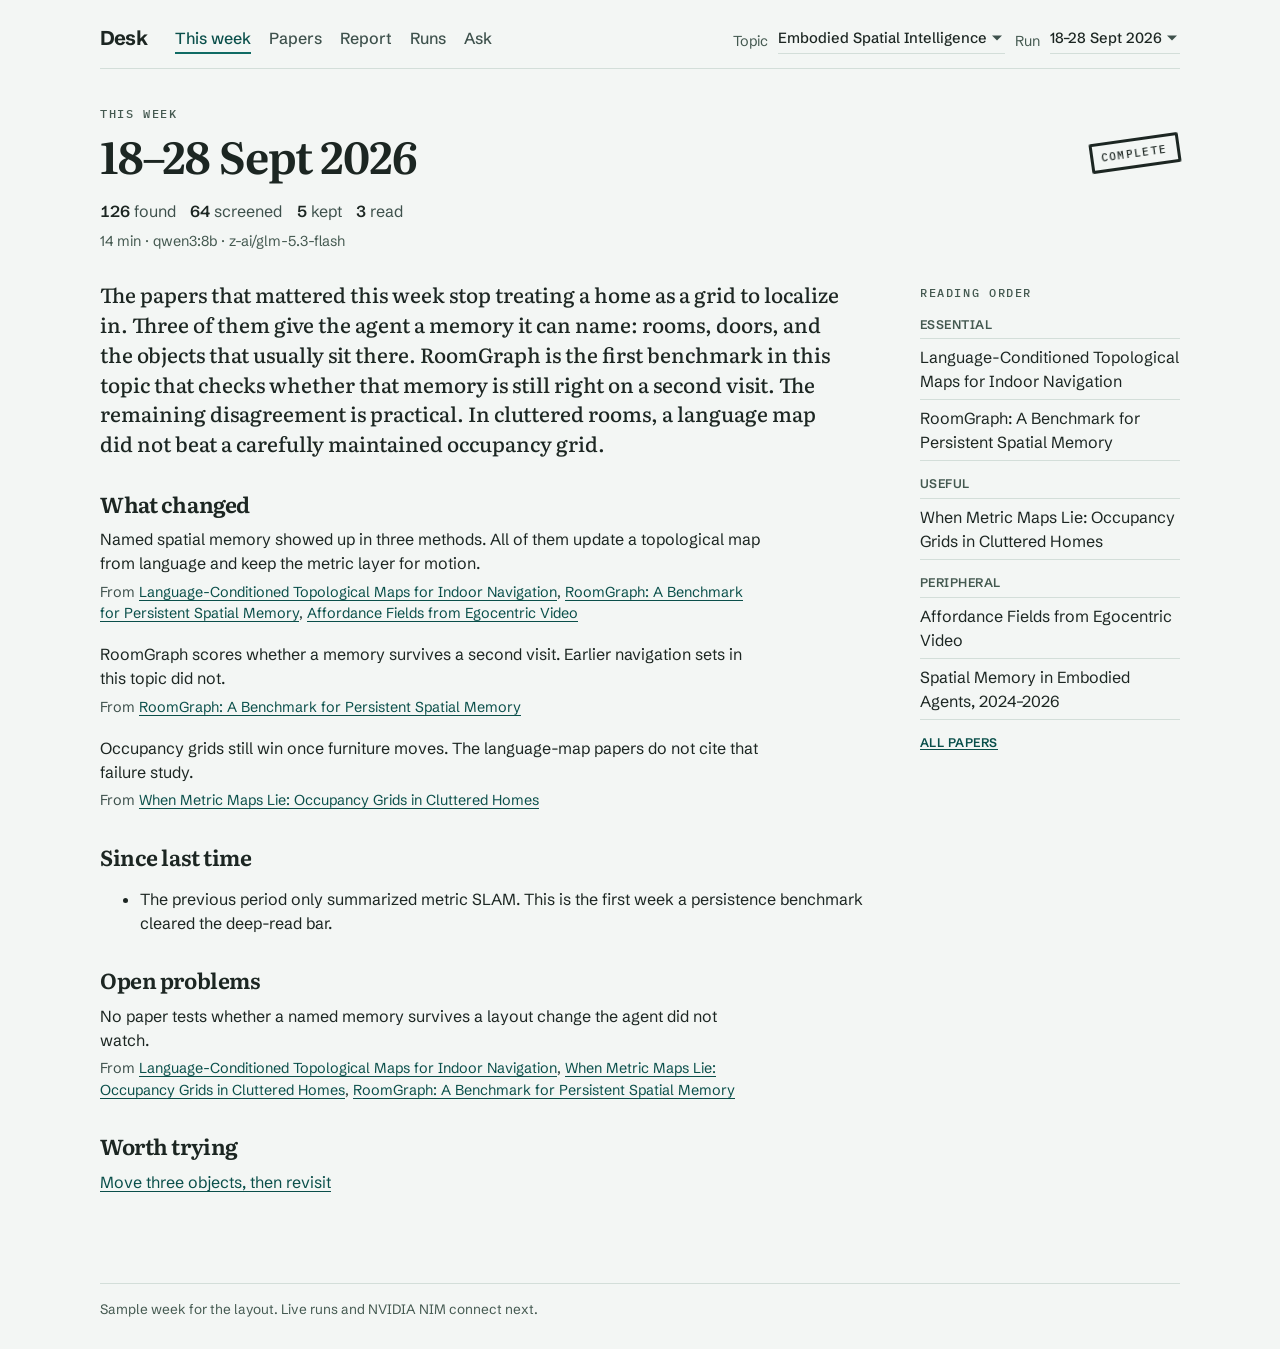
==== web/index.html @ ee6bad57 "feat(desk): add a static reading desk for weekly runs Give the local researcher a page for the week," ====
<!DOCTYPE html>
<html lang="en">
  <head>
    <meta charset="utf-8" />
    <meta name="viewport" content="width=device-width, initial-scale=1" />
    <title>Desk</title>
    <meta
      name="description"
      content="A reading desk for weekly research: runs, selected papers, the report, and questions about a paper."
    />
    <meta name="theme-color" content="#f3f6f4" />
    <link rel="preconnect" href="https://fonts.googleapis.com" />
    <link rel="preconnect" href="https://fonts.gstatic.com" crossorigin />
    <link
      href="https://fonts.googleapis.com/css2?family=IBM+Plex+Mono:wght@400;500&family=Literata:opsz,wght@7..72,480;7..72,650&family=Schibsted+Grotesk:wght@500;600;700&display=swap"
      rel="stylesheet"
    />
    <link rel="stylesheet" href="css/desk.css" />
  </head>
  <body>
    <a class="skip" href="#main">Skip to content</a>
    <div id="app" class="wrap"></div>
    <noscript>
      <p class="noscript">Desk needs JavaScript to switch topics, runs, and papers.</p>
    </noscript>
    <script src="js/data.js"></script>
    <script src="js/desk.js"></script>
  </body>
</html>
---- web/css/desk.css ----
/* Reading desk. Cool paper, ink, one tide accent. The rubber stamp is the only playful mark. */

:root {
  --paper: #f3f6f4;
  --ink: #1c2622;
  --muted: #3e514c;
  --faint: #445950;
  --line: #d3ded9;
  --card: #ffffff;
  --tide: #0f6b64;
  --tide-deep: #0a4f4a;
  --wash: #e4f2ef;
  --carmine: #9d3450;
  --sans: "Schibsted Grotesk", "Avenir Next", "Segoe UI", sans-serif;
  --serif: "Literata", "Iowan Old Style", Palatino, Georgia, serif;
  --mono: "IBM Plex Mono", ui-monospace, monospace;
  color-scheme: light;
}

*,
*::before,
*::after {
  box-sizing: border-box;
}

html {
  scroll-behavior: smooth;
}

body {
  margin: 0;
  background: var(--paper);
  color: var(--ink);
  font-family: var(--sans);
  font-size: 16px;
  line-height: 1.5;
}

::selection {
  background: var(--wash);
  color: var(--ink);
}

a {
  color: var(--tide-deep);
  text-decoration-thickness: 1px;
  text-underline-offset: 0.18em;
}

a:hover {
  color: var(--tide);
}

:focus-visible {
  outline: 2px solid var(--tide);
  outline-offset: 3px;
}

.skip {
  position: absolute;
  left: 16px;
  top: -48px;
  background: var(--ink);
  color: white;
  padding: 8px 12px;
  z-index: 5;
}

.skip:focus {
  top: 12px;
}

.wrap {
  width: min(1080px, calc(100vw - 40px));
  margin: 0 auto;
}

.topbar {
  display: grid;
  grid-template-columns: auto 1fr auto;
  grid-template-areas: "brand nav tools";
  align-items: center;
  gap: 12px 28px;
  padding: 22px 0 14px;
  position: sticky;
  top: 0;
  z-index: 3;
  background: var(--paper);
  border-bottom: 1px solid var(--line);
}

.brand {
  grid-area: brand;
  font-weight: 700;
  letter-spacing: -0.04em;
  font-size: 1.25rem;
  color: var(--ink);
  text-decoration: none;
}

.nav {
  grid-area: nav;
  display: flex;
  flex-wrap: wrap;
  gap: 6px 18px;
  min-width: 0;
}

.nav a {
  color: var(--muted);
  text-decoration: none;
  font-weight: 500;
  padding: 4px 0;
}

.nav a:hover {
  color: var(--ink);
}

.nav a[aria-current="page"] {
  color: var(--tide-deep);
  box-shadow: inset 0 -2px 0 var(--tide);
}

.tools {
  grid-area: tools;
  display: flex;
  flex-wrap: wrap;
  gap: 10px;
  justify-content: flex-end;
}

.switcher {
  appearance: none;
  font: 500 0.92rem var(--sans);
  color: var(--ink);
  background: transparent url("data:image/svg+xml,%3Csvg xmlns='http://www.w3.org/2000/svg' width='12' height='8' viewBox='0 0 12 8'%3E%3Cpath fill='%233e514c' d='M1 1.5 6 6.5 11 1.5'/%3E%3C/svg%3E") no-repeat right 2px center;
  border: none;
  border-bottom: 1px solid var(--line);
  border-radius: 0;
  padding: 6px 18px 6px 0;
  max-width: 16rem;
}

#main {
  padding: 36px 0 72px;
  outline: none;
}

.kicker {
  margin: 0 0 8px;
  font-family: var(--mono);
  font-size: 0.72rem;
  font-weight: 500;
  letter-spacing: 0.14em;
  text-transform: uppercase;
  color: var(--faint);
}

h1,
h2,
h3,
.paper-row-title {
  font-family: var(--serif);
  font-weight: 650;
  letter-spacing: -0.02em;
}

h3 {
  margin: 0 0 0.35rem;
  font-size: 1.15rem;
  line-height: 1.3;
}

h1 {
  margin: 0;
  font-size: clamp(2rem, 4vw, 2.75rem);
  line-height: 1.15;
}

h2 {
  margin: 2rem 0 0.6rem;
  font-size: 1.35rem;
  line-height: 1.25;
}

.week-head,
.page-head {
  display: flex;
  justify-content: space-between;
  align-items: flex-start;
  gap: 20px;
}

.stamp {
  flex: none;
  margin: 8px 0 0 16px;
  transform-origin: center;
  font-family: var(--mono);
  font-size: 0.68rem;
  font-weight: 500;
  letter-spacing: 0.12em;
  text-transform: uppercase;
  line-height: 1;
  padding: 0.5rem 0.7rem 0.42rem 0.55rem;
  border: 2px solid currentColor;
  box-shadow: inset 0 0 0 1px currentColor;
  border-radius: 2px;
  transform: rotate(-8deg);
}

.stamp-complete,
.stamp-running {
  color: var(--tide);
}

.stamp-degraded,
.stamp-failed {
  color: var(--carmine);
}

.stamp-land {
  animation: stamp-in 280ms ease-out both;
}

@keyframes stamp-in {
  from {
    opacity: 0;
    transform: rotate(-16deg) scale(1.06);
  }
  to {
    opacity: 1;
    transform: rotate(-8deg) scale(1);
  }
}

.funnel {
  display: flex;
  flex-wrap: wrap;
  gap: 0.35rem 0.9rem;
  margin: 18px 0 0;
  padding: 0;
  list-style: none;
  color: var(--muted);
  font-variant-numeric: tabular-nums;
}

.funnel strong {
  color: var(--ink);
  font-weight: 600;
}

.quiet {
  margin: 8px 0 0;
  color: var(--faint);
  font-size: 0.9rem;
}

.desk-grid {
  display: grid;
  grid-template-columns: minmax(0, 1fr) 260px;
  gap: 48px;
  align-items: start;
  margin-top: 28px;
}

.desk-grid > * {
  min-width: 0;
}

.lede {
  margin: 0;
  max-width: min(62ch, 100%);
  font-family: var(--serif);
  font-size: 1.28rem;
  font-weight: 480;
  line-height: 1.45;
  font-optical-sizing: auto;
}

.finding,
.idea,
.gap {
  margin: 0 0 1.1rem;
  max-width: min(66ch, 100%);
}

.finding p,
.prose p,
.gap p,
.idea p {
  margin: 0 0 0.4rem;
}

.from,
.support {
  margin: 0;
  color: var(--muted);
  font-size: 0.9rem;
}

.side {
  position: sticky;
  top: 84px;
  padding-top: 4px;
}

.shelf-label {
  margin: 14px 0 4px;
  font-size: 0.78rem;
  font-weight: 600;
  letter-spacing: 0.04em;
  text-transform: uppercase;
  color: var(--faint);
}

.shelf {
  list-style: none;
  margin: 0;
  padding: 0;
}

.shelf a {
  display: block;
  padding: 6px 0;
  text-decoration: none;
  color: var(--ink);
  border-top: 1px solid var(--line);
}

.shelf li:last-child a {
  border-bottom: 1px solid var(--line);
}

.shelf a:hover {
  color: var(--tide-deep);
}

.errors {
  margin-top: 28px;
  max-width: 66ch;
}

.errors summary {
  cursor: pointer;
  color: var(--carmine);
  font-weight: 600;
}

.error-list {
  margin: 10px 0 0;
  padding: 0;
  list-style: none;
}

.error-list li {
  padding: 8px 0;
  border-top: 1px solid var(--line);
  color: var(--muted);
}

.error-list strong {
  color: var(--ink);
  font-weight: 600;
}

.filters {
  display: flex;
  flex-wrap: wrap;
  gap: 8px;
  align-items: center;
  margin: 20px 0 8px;
}

.filters button,
.suggest button,
.button {
  font: 500 0.92rem var(--sans);
  color: var(--muted);
  background: transparent;
  border: 1px solid var(--line);
  border-radius: 999px;
  padding: 6px 12px;
  cursor: pointer;
}

.filters button[aria-pressed="true"] {
  color: var(--tide-deep);
  background: var(--wash);
  border-color: transparent;
}

.filters button:hover,
.suggest button:hover,
.button:hover {
  color: var(--ink);
  border-color: var(--muted);
}

.search {
  margin-left: auto;
  font: 500 0.95rem var(--sans);
  color: var(--ink);
  background: var(--card);
  border: 1px solid var(--line);
  border-radius: 999px;
  padding: 7px 14px;
  min-width: min(240px, 100%);
}

.paper-list {
  margin: 12px 0 0;
  padding: 0;
  list-style: none;
}

.paper-row {
  display: grid;
  grid-template-columns: 2.5rem minmax(0, 1fr);
  gap: 12px;
  padding: 16px 8px;
  border-top: 1px solid var(--line);
  text-decoration: none;
  color: inherit;
}

.paper-list li:last-child .paper-row {
  border-bottom: 1px solid var(--line);
}

.paper-row:hover {
  background: var(--wash);
}

.idx {
  font-family: var(--mono);
  font-size: 0.78rem;
  color: var(--tide);
  padding-top: 6px;
  font-variant-numeric: tabular-nums;
}

.paper-row-title {
  display: block;
  font-size: 1.25rem;
  line-height: 1.25;
  color: var(--ink);
}

.paper-row-meta,
.meta {
  display: block;
  margin-top: 4px;
  color: var(--faint);
  font-size: 0.88rem;
}

.mark {
  color: var(--carmine);
}

.paper-row-dek {
  display: block;
  margin-top: 6px;
  max-width: 68ch;
  color: var(--muted);
}

.back {
  display: inline-block;
  margin-bottom: 14px;
  font-weight: 500;
  text-decoration: none;
}

.card-block {
  margin-top: 22px;
  max-width: 68ch;
}

.card-block p,
.card-block li {
  font-family: var(--serif);
  font-size: 1.05rem;
  line-height: 1.5;
}

.card-block ul {
  margin: 0;
  padding-left: 1.1rem;
}

.claim {
  margin: 0 0 14px;
  padding: 0 0 0 14px;
  border-left: 2px solid var(--tide);
}

.claim p {
  margin: 0;
}

.claim footer {
  margin-top: 4px;
  font-family: var(--mono);
  font-size: 0.75rem;
  color: var(--faint);
}

.links {
  display: flex;
  flex-wrap: wrap;
  gap: 8px 16px;
  margin-top: 18px;
}

.run-list {
  list-style: none;
  margin: 18px 0 0;
  padding: 0;
}

.run-row {
  display: grid;
  grid-template-columns: minmax(0, 1.4fr) auto auto;
  gap: 12px 24px;
  align-items: baseline;
  padding: 16px 0;
  border-top: 1px solid var(--line);
  color: inherit;
  text-decoration: none;
}

.run-list li:last-child .run-row {
  border-bottom: 1px solid var(--line);
}

.run-row:hover .run-period {
  color: var(--tide-deep);
}

.run-period {
  font-family: var(--serif);
  font-size: 1.3rem;
  font-weight: 650;
}

.run-meta {
  color: var(--faint);
  font-variant-numeric: tabular-nums;
}

.run-row .stamp {
  transform: none;
  animation: none;
}

.ask-context {
  margin: 8px 0 0;
  color: var(--muted);
}

.suggest {
  display: flex;
  flex-wrap: wrap;
  gap: 8px;
  margin: 18px 0;
}

.thread {
  max-width: 68ch;
  margin: 0;
  padding: 0;
  list-style: none;
}

.turn {
  padding: 16px 0;
  border-top: 1px solid var(--line);
}

.turn-label {
  margin: 0 0 6px;
  font-size: 0.78rem;
  font-weight: 600;
  letter-spacing: 0.06em;
  text-transform: uppercase;
  color: var(--faint);
}

.turn p {
  margin: 0 0 0.5rem;
  font-family: var(--serif);
  font-size: 1.08rem;
  line-height: 1.5;
}

.you p {
  font-family: var(--sans);
  font-size: 1rem;
}

.cites {
  list-style: none;
  margin: 8px 0 0;
  padding: 0;
  font-family: var(--sans);
  font-size: 0.9rem;
}

.composer {
  display: flex;
  gap: 10px;
  align-items: flex-end;
  max-width: 68ch;
  margin-top: 12px;
  padding-top: 12px;
  position: sticky;
  bottom: 0;
  background: var(--paper);
}

.composer textarea {
  flex: 1;
  min-height: 52px;
  resize: vertical;
  font: 1rem/1.4 var(--sans);
  color: var(--ink);
  background: var(--card);
  border: 1px solid var(--line);
  border-radius: 8px;
  padding: 12px;
}

.primary {
  font: 600 0.95rem var(--sans);
  color: white;
  background: var(--tide);
  border: none;
  border-radius: 8px;
  padding: 12px 16px;
  cursor: pointer;
}

.primary:hover {
  background: var(--tide-deep);
}

.note {
  max-width: 68ch;
  color: var(--muted);
  font-size: 0.9rem;
}

.empty {
  margin-top: 24px;
  max-width: 48ch;
  color: var(--muted);
}

.footer {
  border-top: 1px solid var(--line);
  padding: 16px 0 28px;
  color: var(--faint);
  font-size: 0.85rem;
}

.noscript {
  width: min(1080px, calc(100% - 40px));
  margin: 24px auto;
}

@media (max-width: 860px) {
  .topbar {
    grid-template-columns: 1fr;
    grid-template-areas:
      "brand"
      "tools"
      "nav";
  }

  .tools {
    display: grid;
    grid-template-columns: auto minmax(0, 1fr);
    justify-content: stretch;
    gap: 8px 12px;
  }

  .switcher {
    width: 100%;
    max-width: none;
    min-width: 0;
  }

  .week-head,
  .page-head {
    flex-direction: column;
    align-items: flex-start;
  }

  .stamp {
    order: -1;
    margin: 0 0 10px;
  }

  .desk-grid {
    grid-template-columns: 1fr;
    gap: 28px;
  }

  .side {
    position: static;
  }

  .search {
    margin-left: 0;
    width: 100%;
  }

  .run-row {
    grid-template-columns: 1fr;
  }
}

@media (prefers-reduced-motion: reduce) {
  html {
    scroll-behavior: auto;
  }

  .stamp-land {
    animation: none;
  }
}
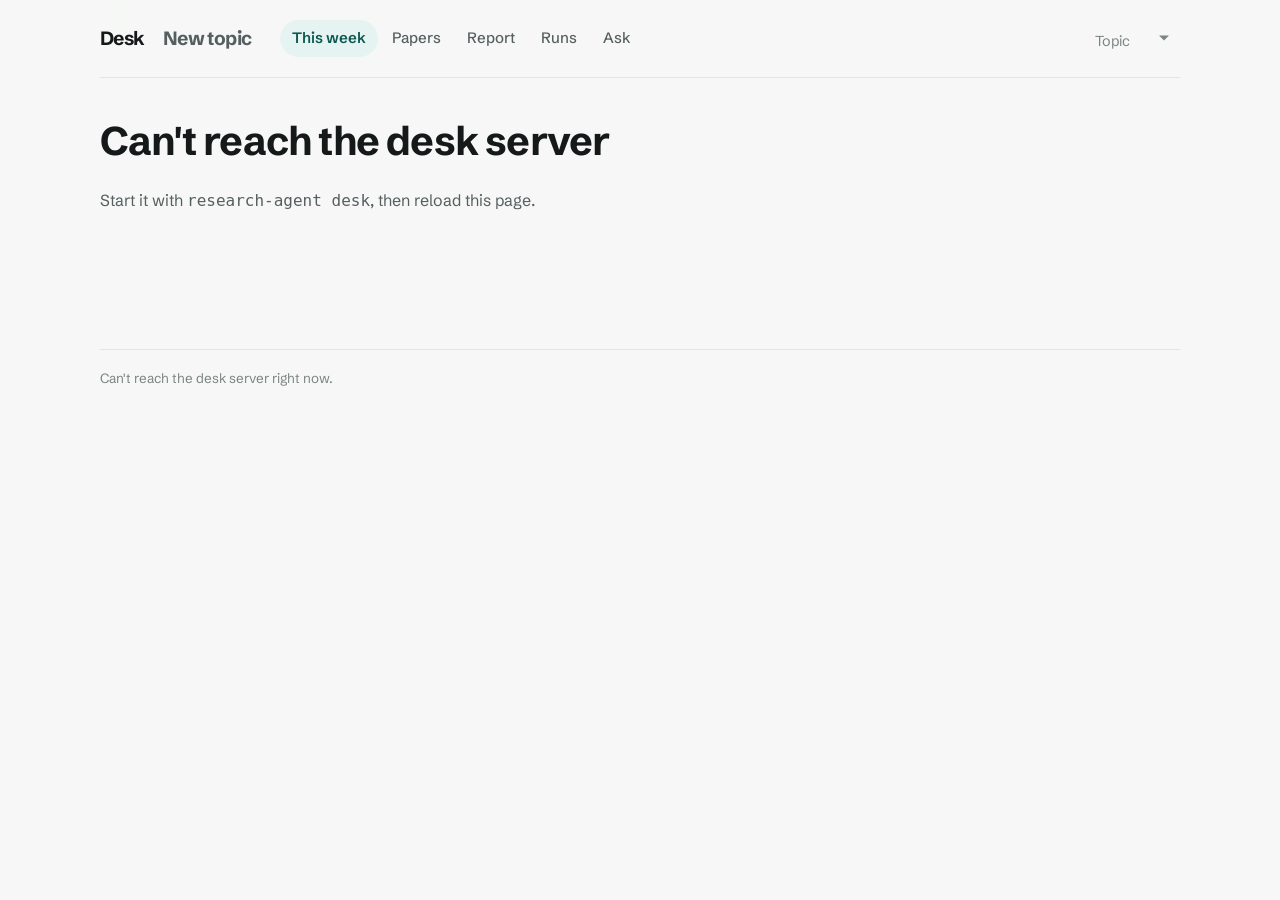
==== commit daf82a85: "feat(desk): remove sample data, add clear-data actions, fix NIM thinking mode - Deletes web/js/data." ====
--- a/web/index.html
+++ b/web/index.html
@@ -23,7 +23,6 @@
     <noscript>
       <p class="noscript">Desk needs JavaScript to switch topics, runs, and papers.</p>
     </noscript>
-    <script src="js/data.js"></script>
     <script src="js/desk.js"></script>
   </body>
 </html>
--- a/web/css/desk.css
+++ b/web/css/desk.css
@@ -1,19 +1,31 @@
-/* Reading desk. Cool paper, ink, one tide accent. The rubber stamp is the only playful mark. */
+/* Reading desk. Clean neutral surface, one accent, soft elevation. */
 
 :root {
-  --paper: #f3f6f4;
-  --ink: #1c2622;
-  --muted: #3e514c;
-  --faint: #445950;
-  --line: #d3ded9;
-  --card: #ffffff;
-  --tide: #0f6b64;
-  --tide-deep: #0a4f4a;
-  --wash: #e4f2ef;
-  --carmine: #9d3450;
+  --bg: #f6f7f6;
+  --surface: #ffffff;
+  --surface-2: #eef0ef;
+  --ink: #15191a;
+  --muted: #565f60;
+  --faint: #7c8484;
+  --line: #e3e6e4;
+  --line-strong: #d1d6d3;
+  --tide: #0e7c72;
+  --tide-deep: #0a5850;
+  --wash: #e6f4f1;
+  --carmine: #ae3155;
+  --carmine-wash: #fbe9ee;
   --sans: "Schibsted Grotesk", "Avenir Next", "Segoe UI", sans-serif;
   --serif: "Literata", "Iowan Old Style", Palatino, Georgia, serif;
   --mono: "IBM Plex Mono", ui-monospace, monospace;
+  --radius-sm: 8px;
+  --radius-md: 12px;
+  --radius-lg: 18px;
+  --shadow-sm: 0 1px 2px rgba(21, 25, 26, 0.05), 0 1px 1px rgba(21, 25, 26, 0.04);
+  --shadow-md: 0 6px 16px rgba(21, 25, 26, 0.08), 0 2px 6px rgba(21, 25, 26, 0.05);
+  --shadow-lg: 0 16px 40px rgba(21, 25, 26, 0.14), 0 4px 12px rgba(21, 25, 26, 0.06);
+  --ease: cubic-bezier(0.2, 0, 0, 1);
+  --fast: 120ms;
+  --speed: 180ms;
   color-scheme: light;
 }
 
@@ -29,11 +41,12 @@
 
 body {
   margin: 0;
-  background: var(--paper);
+  background: var(--bg);
   color: var(--ink);
   font-family: var(--sans);
   font-size: 16px;
   line-height: 1.5;
+  -webkit-font-smoothing: antialiased;
 }
 
 ::selection {
@@ -45,6 +58,7 @@
   color: var(--tide-deep);
   text-decoration-thickness: 1px;
   text-underline-offset: 0.18em;
+  transition: color var(--fast) var(--ease);
 }
 
 a:hover {
@@ -53,7 +67,8 @@
 
 :focus-visible {
   outline: 2px solid var(--tide);
-  outline-offset: 3px;
+  outline-offset: 2px;
+  border-radius: 4px;
 }
 
 .skip {
@@ -63,7 +78,9 @@
   background: var(--ink);
   color: white;
   padding: 8px 12px;
+  border-radius: var(--radius-sm);
   z-index: 5;
+  transition: top var(--speed) var(--ease);
 }
 
 .skip:focus {
@@ -81,28 +98,55 @@
   grid-template-areas: "brand nav tools";
   align-items: center;
   gap: 12px 28px;
-  padding: 22px 0 14px;
+  padding: 20px 0;
   position: sticky;
   top: 0;
   z-index: 3;
-  background: var(--paper);
+  background: color-mix(in srgb, var(--bg) 88%, transparent);
+  backdrop-filter: saturate(180%) blur(10px);
+  -webkit-backdrop-filter: saturate(180%) blur(10px);
   border-bottom: 1px solid var(--line);
 }
 
+.brand-group {
+  grid-area: brand;
+  display: flex;
+  align-items: center;
+  gap: 18px;
+  min-width: 0;
+}
+
 .brand {
-  grid-area: brand;
   font-weight: 700;
-  letter-spacing: -0.04em;
-  font-size: 1.25rem;
+  letter-spacing: -0.03em;
+  font-size: 1.2rem;
   color: var(--ink);
   text-decoration: none;
+}
+
+.brand-action {
+  font-weight: 700;
+  letter-spacing: -0.03em;
+  font-size: 1.2rem;
+  color: var(--muted);
+  text-decoration: none;
+  transition: color var(--fast) var(--ease);
+}
+
+.brand-action:hover {
+  color: var(--ink);
+}
+
+.brand-action[aria-current="page"] {
+  color: var(--tide-deep);
 }
 
 .nav {
   grid-area: nav;
   display: flex;
   flex-wrap: wrap;
-  gap: 6px 18px;
+  align-items: center;
+  gap: 2px;
   min-width: 0;
 }
 
@@ -110,16 +154,23 @@
   color: var(--muted);
   text-decoration: none;
   font-weight: 500;
-  padding: 4px 0;
+  font-size: 0.94rem;
+  padding: 7px 12px;
+  border-radius: 999px;
+  transition:
+    color var(--fast) var(--ease),
+    background-color var(--fast) var(--ease);
 }
 
 .nav a:hover {
   color: var(--ink);
+  background: var(--surface-2);
 }
 
 .nav a[aria-current="page"] {
   color: var(--tide-deep);
-  box-shadow: inset 0 -2px 0 var(--tide);
+  background: var(--wash);
+  font-weight: 600;
 }
 
 .tools {
@@ -128,22 +179,38 @@
   flex-wrap: wrap;
   gap: 10px;
   justify-content: flex-end;
+  align-items: center;
 }
 
 .switcher {
   appearance: none;
-  font: 500 0.92rem var(--sans);
-  color: var(--ink);
-  background: transparent url("data:image/svg+xml,%3Csvg xmlns='http://www.w3.org/2000/svg' width='12' height='8' viewBox='0 0 12 8'%3E%3Cpath fill='%233e514c' d='M1 1.5 6 6.5 11 1.5'/%3E%3C/svg%3E") no-repeat right 2px center;
+  font: 600 0.9rem var(--sans);
+  color: var(--muted);
+  background: transparent
+    url("data:image/svg+xml,%3Csvg xmlns='http://www.w3.org/2000/svg' width='12' height='8' viewBox='0 0 12 8'%3E%3Cpath fill='%237c8484' d='M1 1.5 6 6.5 11 1.5'/%3E%3C/svg%3E")
+    no-repeat right 10px center;
   border: none;
-  border-bottom: 1px solid var(--line);
-  border-radius: 0;
-  padding: 6px 18px 6px 0;
+  border-radius: 999px;
+  padding: 8px 28px 8px 12px;
   max-width: 16rem;
+  cursor: pointer;
+  transition:
+    background-color var(--fast) var(--ease),
+    color var(--fast) var(--ease);
+}
+
+.switcher:hover {
+  color: var(--ink);
+  background-color: var(--surface-2);
+}
+
+.switcher:focus-visible {
+  outline: none;
+  box-shadow: 0 0 0 3px var(--wash);
 }
 
 #main {
-  padding: 36px 0 72px;
+  padding: 40px 0 80px;
   outline: none;
 }
 
@@ -159,29 +226,29 @@
 
 h1,
 h2,
-h3,
-.paper-row-title {
-  font-family: var(--serif);
-  font-weight: 650;
+h3 {
+  font-family: var(--sans);
+  font-weight: 700;
   letter-spacing: -0.02em;
+  color: var(--ink);
 }
 
 h3 {
   margin: 0 0 0.35rem;
-  font-size: 1.15rem;
+  font-size: 1.1rem;
   line-height: 1.3;
 }
 
 h1 {
   margin: 0;
-  font-size: clamp(2rem, 4vw, 2.75rem);
+  font-size: clamp(1.9rem, 3.4vw, 2.5rem);
   line-height: 1.15;
 }
 
 h2 {
-  margin: 2rem 0 0.6rem;
-  font-size: 1.35rem;
-  line-height: 1.25;
+  margin: 2.2rem 0 0.7rem;
+  font-size: 1.25rem;
+  line-height: 1.3;
 }
 
 .week-head,
@@ -194,51 +261,55 @@
 
 .stamp {
   flex: none;
-  margin: 8px 0 0 16px;
-  transform-origin: center;
-  font-family: var(--mono);
-  font-size: 0.68rem;
-  font-weight: 500;
-  letter-spacing: 0.12em;
-  text-transform: uppercase;
+  display: inline-flex;
+  align-items: center;
+  gap: 6px;
+  margin: 4px 0 0;
+  font-family: var(--sans);
+  font-size: 0.78rem;
+  font-weight: 600;
+  letter-spacing: 0.02em;
   line-height: 1;
-  padding: 0.5rem 0.7rem 0.42rem 0.55rem;
-  border: 2px solid currentColor;
-  box-shadow: inset 0 0 0 1px currentColor;
-  border-radius: 2px;
-  transform: rotate(-8deg);
-}
-
-.stamp-complete,
-.stamp-running {
-  color: var(--tide);
+  padding: 7px 12px;
+  border-radius: 999px;
+  background: var(--wash);
+  color: var(--tide-deep);
+}
+
+.stamp::before {
+  content: "";
+  width: 6px;
+  height: 6px;
+  border-radius: 50%;
+  background: currentColor;
 }
 
 .stamp-degraded,
 .stamp-failed {
+  background: var(--carmine-wash);
   color: var(--carmine);
 }
 
 .stamp-land {
-  animation: stamp-in 280ms ease-out both;
+  animation: stamp-in 220ms var(--ease) both;
 }
 
 @keyframes stamp-in {
   from {
     opacity: 0;
-    transform: rotate(-16deg) scale(1.06);
+    transform: translateY(-3px);
   }
   to {
     opacity: 1;
-    transform: rotate(-8deg) scale(1);
+    transform: translateY(0);
   }
 }
 
 .funnel {
   display: flex;
   flex-wrap: wrap;
-  gap: 0.35rem 0.9rem;
-  margin: 18px 0 0;
+  gap: 0.35rem 1.1rem;
+  margin: 20px 0 0;
   padding: 0;
   list-style: none;
   color: var(--muted);
@@ -247,7 +318,7 @@
 
 .funnel strong {
   color: var(--ink);
-  font-weight: 600;
+  font-weight: 700;
 }
 
 .quiet {
@@ -272,17 +343,22 @@
   margin: 0;
   max-width: min(62ch, 100%);
   font-family: var(--serif);
-  font-size: 1.28rem;
+  font-size: 1.24rem;
   font-weight: 480;
-  line-height: 1.45;
+  line-height: 1.5;
+  color: var(--muted);
   font-optical-sizing: auto;
 }
 
 .finding,
 .idea,
 .gap {
-  margin: 0 0 1.1rem;
+  margin: 0 0 14px;
   max-width: min(66ch, 100%);
+  padding: 16px 18px;
+  background: var(--surface);
+  border: 1px solid var(--line);
+  border-radius: var(--radius-md);
 }
 
 .finding p,
@@ -296,20 +372,20 @@
 .support {
   margin: 0;
   color: var(--muted);
-  font-size: 0.9rem;
+  font-size: 0.88rem;
 }
 
 .side {
   position: sticky;
-  top: 84px;
+  top: 96px;
   padding-top: 4px;
 }
 
 .shelf-label {
-  margin: 14px 0 4px;
-  font-size: 0.78rem;
-  font-weight: 600;
-  letter-spacing: 0.04em;
+  margin: 16px 0 6px;
+  font-size: 0.76rem;
+  font-weight: 700;
+  letter-spacing: 0.05em;
   text-transform: uppercase;
   color: var(--faint);
 }
@@ -322,18 +398,17 @@
 
 .shelf a {
   display: block;
-  padding: 6px 0;
+  padding: 8px 10px;
+  margin: 0 -10px;
+  border-radius: var(--radius-sm);
   text-decoration: none;
   color: var(--ink);
-  border-top: 1px solid var(--line);
-}
-
-.shelf li:last-child a {
-  border-bottom: 1px solid var(--line);
+  transition: background-color var(--fast) var(--ease);
 }
 
 .shelf a:hover {
   color: var(--tide-deep);
+  background: var(--surface-2);
 }
 
 .errors {
@@ -354,7 +429,7 @@
 }
 
 .error-list li {
-  padding: 8px 0;
+  padding: 10px 0;
   border-top: 1px solid var(--line);
   color: var(--muted);
 }
@@ -365,71 +440,117 @@
 }
 
 .filters {
-  display: flex;
+  display: inline-flex;
   flex-wrap: wrap;
-  gap: 8px;
+  gap: 2px;
   align-items: center;
   margin: 20px 0 8px;
-}
-
-.filters button,
+  padding: 4px;
+  background: var(--surface-2);
+  border-radius: 999px;
+}
+
+.filters button {
+  font: 500 0.88rem var(--sans);
+  color: var(--muted);
+  background: transparent;
+  border: none;
+  border-radius: 999px;
+  padding: 6px 14px;
+  cursor: pointer;
+  transition:
+    color var(--fast) var(--ease),
+    background-color var(--fast) var(--ease),
+    box-shadow var(--fast) var(--ease);
+}
+
+.filters button[aria-pressed="true"] {
+  color: var(--ink);
+  background: var(--surface);
+  box-shadow: var(--shadow-sm);
+  font-weight: 600;
+}
+
+.filters button:not([aria-pressed="true"]):hover {
+  color: var(--ink);
+}
+
 .suggest button,
 .button {
-  font: 500 0.92rem var(--sans);
-  color: var(--muted);
-  background: transparent;
+  font: 500 0.9rem var(--sans);
+  color: var(--muted);
+  background: var(--surface);
   border: 1px solid var(--line);
-  border-radius: 999px;
-  padding: 6px 12px;
+  border-radius: var(--radius-sm);
+  padding: 8px 14px;
   cursor: pointer;
-}
-
-.filters button[aria-pressed="true"] {
-  color: var(--tide-deep);
-  background: var(--wash);
-  border-color: transparent;
-}
-
-.filters button:hover,
+  transition:
+    color var(--fast) var(--ease),
+    border-color var(--fast) var(--ease),
+    box-shadow var(--fast) var(--ease),
+    transform var(--fast) var(--ease);
+}
+
 .suggest button:hover,
 .button:hover {
   color: var(--ink);
-  border-color: var(--muted);
+  border-color: var(--line-strong);
+  box-shadow: var(--shadow-sm);
+}
+
+.button:active {
+  transform: scale(0.98);
 }
 
 .search {
   margin-left: auto;
-  font: 500 0.95rem var(--sans);
-  color: var(--ink);
-  background: var(--card);
+  font: 500 0.94rem var(--sans);
+  color: var(--ink);
+  background: var(--surface);
   border: 1px solid var(--line);
-  border-radius: 999px;
-  padding: 7px 14px;
+  border-radius: var(--radius-sm);
+  padding: 8px 14px;
   min-width: min(240px, 100%);
+  transition:
+    border-color var(--fast) var(--ease),
+    box-shadow var(--fast) var(--ease);
+}
+
+.search:focus-visible {
+  outline: none;
+  border-color: var(--tide);
+  box-shadow: 0 0 0 3px var(--wash);
 }
 
 .paper-list {
-  margin: 12px 0 0;
+  margin: 16px 0 0;
   padding: 0;
   list-style: none;
+  display: flex;
+  flex-direction: column;
+  gap: 8px;
 }
 
 .paper-row {
   display: grid;
   grid-template-columns: 2.5rem minmax(0, 1fr);
   gap: 12px;
-  padding: 16px 8px;
-  border-top: 1px solid var(--line);
+  padding: 16px;
+  background: var(--surface);
+  border: 1px solid var(--line);
+  border-radius: var(--radius-md);
   text-decoration: none;
   color: inherit;
-}
-
-.paper-list li:last-child .paper-row {
-  border-bottom: 1px solid var(--line);
+  transition:
+    border-color var(--fast) var(--ease),
+    box-shadow var(--speed) var(--ease),
+    transform var(--speed) var(--ease);
 }
 
 .paper-row:hover {
-  background: var(--wash);
+  border-color: var(--line-strong);
+  box-shadow: var(--shadow-md);
+  transform: translateY(-1px);
 }
 
 .idx {
@@ -442,8 +563,11 @@
 
 .paper-row-title {
   display: block;
-  font-size: 1.25rem;
-  line-height: 1.25;
+  font-family: var(--sans);
+  font-weight: 650;
+  letter-spacing: -0.01em;
+  font-size: 1.15rem;
+  line-height: 1.3;
   color: var(--ink);
 }
 
@@ -452,7 +576,7 @@
   display: block;
   margin-top: 4px;
   color: var(--faint);
-  font-size: 0.88rem;
+  font-size: 0.86rem;
 }
 
 .mark {
@@ -482,7 +606,7 @@
 .card-block li {
   font-family: var(--serif);
   font-size: 1.05rem;
-  line-height: 1.5;
+  line-height: 1.55;
 }
 
 .card-block ul {
@@ -492,7 +616,7 @@
 
 .claim {
   margin: 0 0 14px;
-  padding: 0 0 0 14px;
+  padding: 2px 0 2px 14px;
   border-left: 2px solid var(--tide);
 }
 
@@ -518,21 +642,70 @@
   list-style: none;
   margin: 18px 0 0;
   padding: 0;
+  display: flex;
+  flex-direction: column;
+  gap: 8px;
+}
+
+.run-item {
+  display: flex;
+  align-items: stretch;
+  gap: 8px;
+}
+
+.run-item .run-row {
+  flex: 1;
+  min-width: 0;
+}
+
+.run-clear {
+  flex: none;
+  align-self: center;
+  font: 500 0.82rem var(--sans);
+  color: var(--faint);
+  background: transparent;
+  border: 1px solid var(--line);
+  border-radius: var(--radius-sm);
+  padding: 8px 14px;
+  cursor: pointer;
+  transition:
+    color var(--fast) var(--ease),
+    border-color var(--fast) var(--ease);
+}
+
+.run-clear:hover {
+  color: var(--carmine);
+  border-color: var(--carmine);
+}
+
+.week-actions {
+  flex: none;
+  display: flex;
+  align-items: center;
+  gap: 10px;
 }
 
 .run-row {
   display: grid;
   grid-template-columns: minmax(0, 1.4fr) auto auto;
   gap: 12px 24px;
-  align-items: baseline;
-  padding: 16px 0;
-  border-top: 1px solid var(--line);
+  align-items: center;
+  padding: 16px;
+  background: var(--surface);
+  border: 1px solid var(--line);
+  border-radius: var(--radius-md);
   color: inherit;
   text-decoration: none;
-}
-
-.run-list li:last-child .run-row {
-  border-bottom: 1px solid var(--line);
+  transition:
+    border-color var(--fast) var(--ease),
+    box-shadow var(--speed) var(--ease),
+    transform var(--speed) var(--ease);
+}
+
+.run-row:hover {
+  border-color: var(--line-strong);
+  box-shadow: var(--shadow-md);
+  transform: translateY(-1px);
 }
 
 .run-row:hover .run-period {
@@ -540,19 +713,17 @@
 }
 
 .run-period {
-  font-family: var(--serif);
-  font-size: 1.3rem;
-  font-weight: 650;
+  font-family: var(--sans);
+  font-size: 1.15rem;
+  font-weight: 700;
+  letter-spacing: -0.01em;
+  color: var(--ink);
+  transition: color var(--fast) var(--ease);
 }
 
 .run-meta {
   color: var(--faint);
   font-variant-numeric: tabular-nums;
-}
-
-.run-row .stamp {
-  transform: none;
-  animation: none;
 }
 
 .ask-context {
@@ -575,14 +746,17 @@
 }
 
 .turn {
-  padding: 16px 0;
-  border-top: 1px solid var(--line);
+  padding: 18px 20px;
+  margin-bottom: 10px;
+  background: var(--surface);
+  border: 1px solid var(--line);
+  border-radius: var(--radius-md);
 }
 
 .turn-label {
   margin: 0 0 6px;
-  font-size: 0.78rem;
-  font-weight: 600;
+  font-size: 0.76rem;
+  font-weight: 700;
   letter-spacing: 0.06em;
   text-transform: uppercase;
   color: var(--faint);
@@ -591,13 +765,18 @@
 .turn p {
   margin: 0 0 0.5rem;
   font-family: var(--serif);
-  font-size: 1.08rem;
-  line-height: 1.5;
+  font-size: 1.06rem;
+  line-height: 1.55;
 }
 
 .you p {
   font-family: var(--sans);
   font-size: 1rem;
+}
+
+.you {
+  background: var(--surface-2);
+  border-color: transparent;
 }
 
 .cites {
@@ -613,37 +792,60 @@
   gap: 10px;
   align-items: flex-end;
   max-width: 68ch;
-  margin-top: 12px;
-  padding-top: 12px;
+  margin-top: 16px;
+  padding: 12px;
   position: sticky;
-  bottom: 0;
-  background: var(--paper);
+  bottom: 16px;
+  background: var(--surface);
+  border: 1px solid var(--line);
+  border-radius: var(--radius-lg);
+  box-shadow: var(--shadow-lg);
 }
 
 .composer textarea {
   flex: 1;
-  min-height: 52px;
+  min-height: 48px;
   resize: vertical;
   font: 1rem/1.4 var(--sans);
   color: var(--ink);
-  background: var(--card);
-  border: 1px solid var(--line);
-  border-radius: 8px;
-  padding: 12px;
+  background: transparent;
+  border: none;
+  padding: 8px;
+}
+
+.composer textarea:focus-visible {
+  outline: none;
 }
 
 .primary {
-  font: 600 0.95rem var(--sans);
+  font: 600 0.92rem var(--sans);
   color: white;
   background: var(--tide);
   border: none;
-  border-radius: 8px;
-  padding: 12px 16px;
+  border-radius: var(--radius-sm);
+  padding: 11px 18px;
   cursor: pointer;
+  box-shadow: var(--shadow-sm);
+  transition:
+    background-color var(--fast) var(--ease),
+    box-shadow var(--fast) var(--ease),
+    transform var(--fast) var(--ease);
 }
 
 .primary:hover {
   background: var(--tide-deep);
+  box-shadow: var(--shadow-md);
+}
+
+.primary:active {
+  transform: scale(0.98);
+}
+
+.primary:disabled {
+  opacity: 0.6;
+  cursor: not-allowed;
+  box-shadow: none;
+  transform: none;
 }
 
 .note {
@@ -660,9 +862,112 @@
 
 .footer {
   border-top: 1px solid var(--line);
-  padding: 16px 0 28px;
+  margin-top: 40px;
+  padding: 18px 0 32px;
   color: var(--faint);
-  font-size: 0.85rem;
+  font-size: 0.84rem;
+}
+
+.panel {
+  margin-top: 28px;
+  max-width: 520px;
+  padding: 28px;
+  background: var(--surface);
+  border: 1px solid var(--line);
+  border-radius: var(--radius-lg);
+  box-shadow: var(--shadow-sm);
+}
+
+.topic-form {
+  display: flex;
+  flex-direction: column;
+  gap: 20px;
+}
+
+.field {
+  display: flex;
+  flex-direction: column;
+  gap: 6px;
+}
+
+.field label {
+  font: 600 0.85rem var(--sans);
+  color: var(--muted);
+}
+
+.field input[type="text"],
+.field textarea {
+  font: 1rem/1.4 var(--sans);
+  color: var(--ink);
+  background: var(--surface);
+  border: 1px solid var(--line);
+  border-radius: var(--radius-sm);
+  padding: 10px 12px;
+  transition:
+    border-color var(--fast) var(--ease),
+    box-shadow var(--fast) var(--ease);
+}
+
+.field input[type="text"]:focus-visible,
+.field textarea:focus-visible {
+  outline: none;
+  border-color: var(--tide);
+  box-shadow: 0 0 0 3px var(--wash);
+}
+
+.field textarea {
+  resize: vertical;
+  min-height: 76px;
+}
+
+.form-actions {
+  display: flex;
+  gap: 10px;
+  margin-top: 4px;
+}
+
+.keyword-review {
+  margin-top: 28px;
+  max-width: 520px;
+}
+
+.keyword-chips {
+  display: flex;
+  flex-wrap: wrap;
+  gap: 8px;
+  margin: 14px 0 24px;
+  padding: 0;
+  list-style: none;
+}
+
+.keyword-chip {
+  font: 500 0.86rem var(--sans);
+  color: var(--tide-deep);
+  background: var(--wash);
+  border-radius: 999px;
+  padding: 6px 14px;
+}
+
+.keyword-chip[data-empty="true"] {
+  color: var(--faint);
+  background: transparent;
+  border: 1px dashed var(--line-strong);
+}
+
+.status-line {
+  margin-top: 18px;
+  max-width: 520px;
+  font-size: 0.9rem;
+  color: var(--muted);
+  min-height: 1.2em;
+}
+
+.status-line[data-tone="error"] {
+  color: var(--carmine);
+}
+
+.status-line[data-tone="success"] {
+  color: var(--tide-deep);
 }
 
 .noscript {
@@ -720,6 +1025,10 @@
   .run-row {
     grid-template-columns: 1fr;
   }
+
+  .panel {
+    padding: 20px;
+  }
 }
 
 @media (prefers-reduced-motion: reduce) {
@@ -727,7 +1036,12 @@
     scroll-behavior: auto;
   }
 
-  .stamp-land {
-    animation: none;
-  }
-}
+  *,
+  *::before,
+  *::after {
+    animation-duration: 0.01ms !important;
+    animation-iteration-count: 1 !important;
+    transition-duration: 0.01ms !important;
+    scroll-behavior: auto !important;
+  }
+}
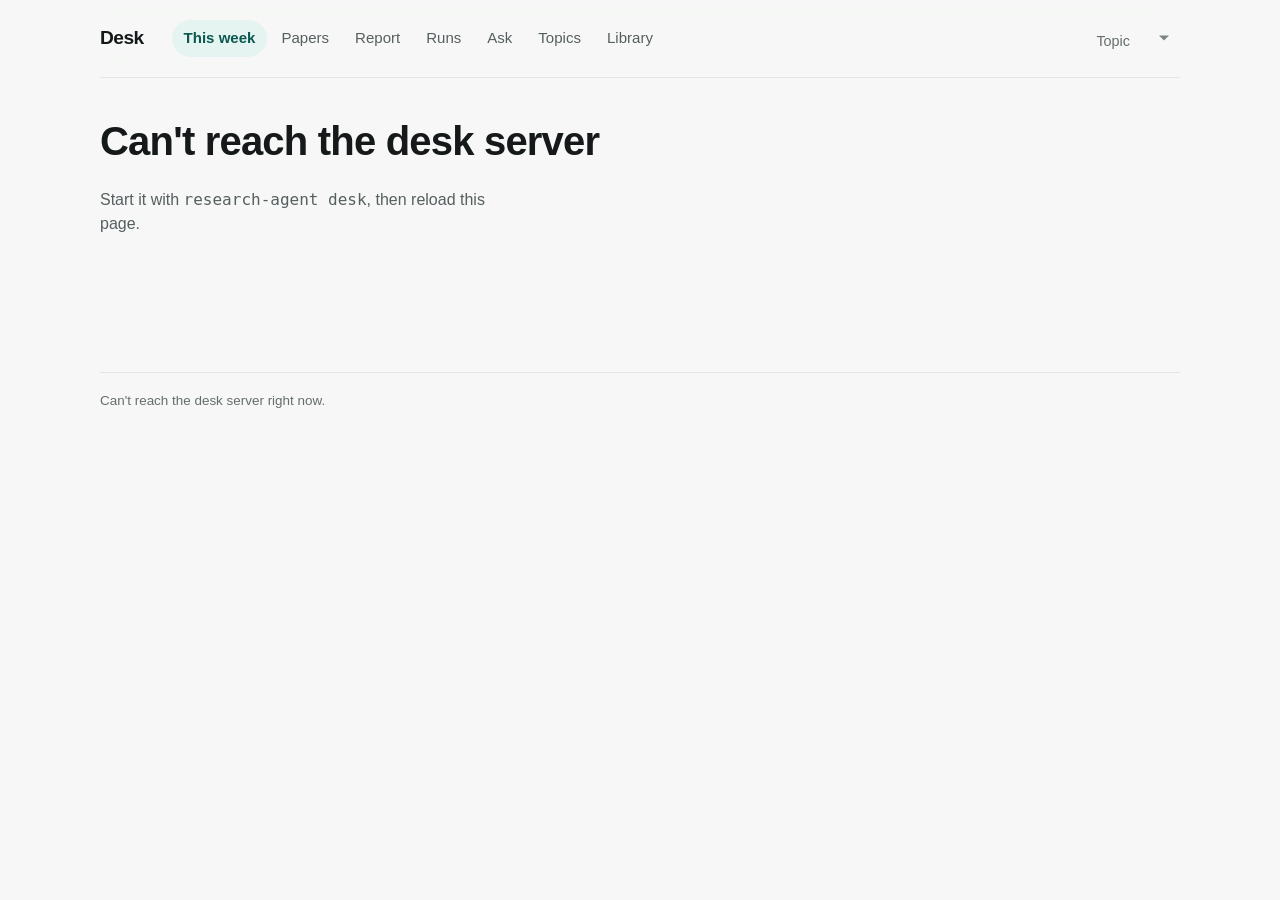
==== commit 6a604e90: "feat(desk): self-host fonts, add a favicon, fix period labels and contrast The page makes no third-p" ====
--- a/web/index.html
+++ b/web/index.html
@@ -9,12 +9,8 @@
       content="A reading desk for weekly research: runs, selected papers, the report, and questions about a paper."
     />
     <meta name="theme-color" content="#f3f6f4" />
-    <link rel="preconnect" href="https://fonts.googleapis.com" />
-    <link rel="preconnect" href="https://fonts.gstatic.com" crossorigin />
-    <link
-      href="https://fonts.googleapis.com/css2?family=IBM+Plex+Mono:wght@400;500&family=Literata:opsz,wght@7..72,480;7..72,650&family=Schibsted+Grotesk:wght@500;600;700&display=swap"
-      rel="stylesheet"
-    />
+    <link rel="icon" href="favicon.svg" type="image/svg+xml" />
+    <link rel="stylesheet" href="fonts/fonts.css" />
     <link rel="stylesheet" href="css/desk.css" />
   </head>
   <body>
--- a/web/fonts/fonts.css
+++ b/web/fonts/fonts.css
@@ -0,0 +1,141 @@
+/* Self-hosted Google Fonts (latin and latin-ext subsets), SIL Open Font License 1.1: see OFL-*.txt. */
+
+/* IBM Plex Mono 400, latin-ext */
+@font-face {
+  font-family: "IBM Plex Mono";
+  font-style: normal;
+  font-weight: 400;
+  font-display: swap;
+  src: url("ibm-plex-mono-400-latin-ext.woff2") format("woff2");
+  unicode-range: U+0100-02BA, U+02BD-02C5, U+02C7-02CC, U+02CE-02D7, U+02DD-02FF, U+0304, U+0308, U+0329, U+1D00-1DBF, U+1E00-1E9F, U+1EF2-1EFF, U+2020, U+20A0-20AB, U+20AD-20C4, U+2113, U+2C60-2C7F, U+A720-A7FF;
+}
+
+/* IBM Plex Mono 400, latin */
+@font-face {
+  font-family: "IBM Plex Mono";
+  font-style: normal;
+  font-weight: 400;
+  font-display: swap;
+  src: url("ibm-plex-mono-400-latin.woff2") format("woff2");
+  unicode-range: U+0000-00FF, U+0131, U+0152-0153, U+02BB-02BC, U+02C6, U+02DA, U+02DC, U+0304, U+0308, U+0329, U+2000-206F, U+20AC, U+2122, U+2191, U+2193, U+2212, U+2215, U+FEFF, U+FFFD;
+}
+
+/* IBM Plex Mono 500, latin-ext */
+@font-face {
+  font-family: "IBM Plex Mono";
+  font-style: normal;
+  font-weight: 500;
+  font-display: swap;
+  src: url("ibm-plex-mono-500-latin-ext.woff2") format("woff2");
+  unicode-range: U+0100-02BA, U+02BD-02C5, U+02C7-02CC, U+02CE-02D7, U+02DD-02FF, U+0304, U+0308, U+0329, U+1D00-1DBF, U+1E00-1E9F, U+1EF2-1EFF, U+2020, U+20A0-20AB, U+20AD-20C4, U+2113, U+2C60-2C7F, U+A720-A7FF;
+}
+
+/* IBM Plex Mono 500, latin */
+@font-face {
+  font-family: "IBM Plex Mono";
+  font-style: normal;
+  font-weight: 500;
+  font-display: swap;
+  src: url("ibm-plex-mono-500-latin.woff2") format("woff2");
+  unicode-range: U+0000-00FF, U+0131, U+0152-0153, U+02BB-02BC, U+02C6, U+02DA, U+02DC, U+0304, U+0308, U+0329, U+2000-206F, U+20AC, U+2122, U+2191, U+2193, U+2212, U+2215, U+FEFF, U+FFFD;
+}
+
+/* Literata 480, latin-ext */
+@font-face {
+  font-family: "Literata";
+  font-style: normal;
+  font-weight: 480;
+  font-display: swap;
+  src: url("literata-var-latin-ext.woff2") format("woff2");
+  unicode-range: U+0100-02BA, U+02BD-02C5, U+02C7-02CC, U+02CE-02D7, U+02DD-02FF, U+0304, U+0308, U+0329, U+1D00-1DBF, U+1E00-1E9F, U+1EF2-1EFF, U+2020, U+20A0-20AB, U+20AD-20C4, U+2113, U+2C60-2C7F, U+A720-A7FF;
+}
+
+/* Literata 480, latin */
+@font-face {
+  font-family: "Literata";
+  font-style: normal;
+  font-weight: 480;
+  font-display: swap;
+  src: url("literata-var-latin.woff2") format("woff2");
+  unicode-range: U+0000-00FF, U+0131, U+0152-0153, U+02BB-02BC, U+02C6, U+02DA, U+02DC, U+0304, U+0308, U+0329, U+2000-206F, U+20AC, U+2122, U+2191, U+2193, U+2212, U+2215, U+FEFF, U+FFFD;
+}
+
+/* Literata 650, latin-ext */
+@font-face {
+  font-family: "Literata";
+  font-style: normal;
+  font-weight: 650;
+  font-display: swap;
+  src: url("literata-var-latin-ext.woff2") format("woff2");
+  unicode-range: U+0100-02BA, U+02BD-02C5, U+02C7-02CC, U+02CE-02D7, U+02DD-02FF, U+0304, U+0308, U+0329, U+1D00-1DBF, U+1E00-1E9F, U+1EF2-1EFF, U+2020, U+20A0-20AB, U+20AD-20C4, U+2113, U+2C60-2C7F, U+A720-A7FF;
+}
+
+/* Literata 650, latin */
+@font-face {
+  font-family: "Literata";
+  font-style: normal;
+  font-weight: 650;
+  font-display: swap;
+  src: url("literata-var-latin.woff2") format("woff2");
+  unicode-range: U+0000-00FF, U+0131, U+0152-0153, U+02BB-02BC, U+02C6, U+02DA, U+02DC, U+0304, U+0308, U+0329, U+2000-206F, U+20AC, U+2122, U+2191, U+2193, U+2212, U+2215, U+FEFF, U+FFFD;
+}
+
+/* Schibsted Grotesk 500, latin-ext */
+@font-face {
+  font-family: "Schibsted Grotesk";
+  font-style: normal;
+  font-weight: 500;
+  font-display: swap;
+  src: url("schibsted-grotesk-var-latin-ext.woff2") format("woff2");
+  unicode-range: U+0100-02BA, U+02BD-02C5, U+02C7-02CC, U+02CE-02D7, U+02DD-02FF, U+0304, U+0308, U+0329, U+1D00-1DBF, U+1E00-1E9F, U+1EF2-1EFF, U+2020, U+20A0-20AB, U+20AD-20C4, U+2113, U+2C60-2C7F, U+A720-A7FF;
+}
+
+/* Schibsted Grotesk 500, latin */
+@font-face {
+  font-family: "Schibsted Grotesk";
+  font-style: normal;
+  font-weight: 500;
+  font-display: swap;
+  src: url("schibsted-grotesk-var-latin.woff2") format("woff2");
+  unicode-range: U+0000-00FF, U+0131, U+0152-0153, U+02BB-02BC, U+02C6, U+02DA, U+02DC, U+0304, U+0308, U+0329, U+2000-206F, U+20AC, U+2122, U+2191, U+2193, U+2212, U+2215, U+FEFF, U+FFFD;
+}
+
+/* Schibsted Grotesk 600, latin-ext */
+@font-face {
+  font-family: "Schibsted Grotesk";
+  font-style: normal;
+  font-weight: 600;
+  font-display: swap;
+  src: url("schibsted-grotesk-var-latin-ext.woff2") format("woff2");
+  unicode-range: U+0100-02BA, U+02BD-02C5, U+02C7-02CC, U+02CE-02D7, U+02DD-02FF, U+0304, U+0308, U+0329, U+1D00-1DBF, U+1E00-1E9F, U+1EF2-1EFF, U+2020, U+20A0-20AB, U+20AD-20C4, U+2113, U+2C60-2C7F, U+A720-A7FF;
+}
+
+/* Schibsted Grotesk 600, latin */
+@font-face {
+  font-family: "Schibsted Grotesk";
+  font-style: normal;
+  font-weight: 600;
+  font-display: swap;
+  src: url("schibsted-grotesk-var-latin.woff2") format("woff2");
+  unicode-range: U+0000-00FF, U+0131, U+0152-0153, U+02BB-02BC, U+02C6, U+02DA, U+02DC, U+0304, U+0308, U+0329, U+2000-206F, U+20AC, U+2122, U+2191, U+2193, U+2212, U+2215, U+FEFF, U+FFFD;
+}
+
+/* Schibsted Grotesk 700, latin-ext */
+@font-face {
+  font-family: "Schibsted Grotesk";
+  font-style: normal;
+  font-weight: 700;
+  font-display: swap;
+  src: url("schibsted-grotesk-var-latin-ext.woff2") format("woff2");
+  unicode-range: U+0100-02BA, U+02BD-02C5, U+02C7-02CC, U+02CE-02D7, U+02DD-02FF, U+0304, U+0308, U+0329, U+1D00-1DBF, U+1E00-1E9F, U+1EF2-1EFF, U+2020, U+20A0-20AB, U+20AD-20C4, U+2113, U+2C60-2C7F, U+A720-A7FF;
+}
+
+/* Schibsted Grotesk 700, latin */
+@font-face {
+  font-family: "Schibsted Grotesk";
+  font-style: normal;
+  font-weight: 700;
+  font-display: swap;
+  src: url("schibsted-grotesk-var-latin.woff2") format("woff2");
+  unicode-range: U+0000-00FF, U+0131, U+0152-0153, U+02BB-02BC, U+02C6, U+02DA, U+02DC, U+0304, U+0308, U+0329, U+2000-206F, U+20AC, U+2122, U+2191, U+2193, U+2212, U+2215, U+FEFF, U+FFFD;
+}
--- a/web/css/desk.css
+++ b/web/css/desk.css
@@ -6,7 +6,7 @@
   --surface-2: #eef0ef;
   --ink: #15191a;
   --muted: #565f60;
-  --faint: #7c8484;
+  --faint: #656d6d;
   --line: #e3e6e4;
   --line-strong: #d1d6d3;
   --tide: #0e7c72;
@@ -124,23 +124,6 @@
   text-decoration: none;
 }
 
-.brand-action {
-  font-weight: 700;
-  letter-spacing: -0.03em;
-  font-size: 1.2rem;
-  color: var(--muted);
-  text-decoration: none;
-  transition: color var(--fast) var(--ease);
-}
-
-.brand-action:hover {
-  color: var(--ink);
-}
-
-.brand-action[aria-current="page"] {
-  color: var(--tide-deep);
-}
-
 .nav {
   grid-area: nav;
   display: flex;
@@ -192,7 +175,10 @@
   border: none;
   border-radius: 999px;
   padding: 8px 28px 8px 12px;
-  max-width: 16rem;
+  max-width: 11rem;
+  overflow: hidden;
+  white-space: nowrap;
+  text-overflow: ellipsis;
   cursor: pointer;
   transition:
     background-color var(--fast) var(--ease),
@@ -896,6 +882,8 @@
 }
 
 .field input[type="text"],
+.field input[type="number"],
+.field select,
 .field textarea {
   font: 1rem/1.4 var(--sans);
   color: var(--ink);
@@ -909,6 +897,8 @@
 }
 
 .field input[type="text"]:focus-visible,
+.field input[type="number"]:focus-visible,
+.field select:focus-visible,
 .field textarea:focus-visible {
   outline: none;
   border-color: var(--tide);
@@ -918,6 +908,259 @@
 .field textarea {
   resize: vertical;
   min-height: 76px;
+}
+
+fieldset.field {
+  margin: 0;
+  padding: 0;
+  border: none;
+}
+
+.field legend {
+  font: 600 0.85rem var(--sans);
+  color: var(--muted);
+  padding: 0;
+  margin-bottom: 10px;
+}
+
+.field-row {
+  display: grid;
+  grid-template-columns: repeat(2, minmax(0, 1fr));
+  gap: 16px;
+}
+
+.checks {
+  display: flex;
+  flex-wrap: wrap;
+  gap: 8px 18px;
+}
+
+.check {
+  display: flex;
+  align-items: center;
+  gap: 8px;
+  font: 500 0.92rem var(--sans);
+  color: var(--ink);
+}
+
+.check input {
+  accent-color: var(--tide);
+  width: 16px;
+  height: 16px;
+}
+
+a.button,
+a.primary {
+  display: inline-flex;
+  align-items: center;
+  text-decoration: none;
+}
+
+.health-list + .form-actions {
+  margin-top: 18px;
+}
+
+.button:disabled {
+  opacity: 0.5;
+  cursor: not-allowed;
+  box-shadow: none;
+}
+
+.topic-row:hover {
+  transform: none;
+}
+
+.topic-row .run-meta {
+  display: block;
+  margin-top: 4px;
+  font-variant-numeric: normal;
+}
+
+.reading-bar {
+  display: flex;
+  gap: 8px;
+  margin-top: 12px;
+}
+
+.vote[aria-pressed="true"] {
+  color: var(--tide-deep);
+  background: var(--wash);
+  border-color: var(--tide);
+}
+
+.screen-row .reading-bar {
+  margin-top: 8px;
+}
+
+.vote-hint {
+  margin-top: 6px;
+  font-size: 0.85rem;
+}
+
+.unread-dot {
+  display: inline-block;
+  width: 8px;
+  height: 8px;
+  margin-right: 8px;
+  vertical-align: middle;
+  border-radius: 50%;
+  background: var(--tide);
+}
+
+.saved-mark {
+  color: var(--tide-deep);
+}
+
+.visually-hidden {
+  position: absolute;
+  width: 1px;
+  height: 1px;
+  overflow: hidden;
+  clip: rect(0 0 0 0);
+  white-space: nowrap;
+}
+
+.screen-list {
+  list-style: none;
+  margin: 18px 0 0;
+  padding: 0;
+  display: flex;
+  flex-direction: column;
+  gap: 8px;
+  max-width: 820px;
+}
+
+.screen-row {
+  display: grid;
+  grid-template-columns: 52px minmax(0, 1fr);
+  gap: 14px;
+  padding: 14px 16px;
+  background: var(--surface);
+  border: 1px solid var(--line);
+  border-radius: var(--radius-md);
+}
+
+.screen-row[data-kept="false"] {
+  background: transparent;
+}
+
+.screen-row p {
+  margin: 0;
+}
+
+.screen-title {
+  font: 600 0.98rem var(--sans);
+}
+
+.screen-title a {
+  color: var(--ink);
+}
+
+.screen-score {
+  font: 600 0.92rem var(--mono, monospace);
+  font-variant-numeric: tabular-nums;
+  color: var(--tide-deep);
+}
+
+.screen-row[data-kept="false"] .screen-score {
+  color: var(--faint);
+}
+
+.health-list {
+  list-style: none;
+  margin: 20px 0 0;
+  padding: 0;
+  display: flex;
+  flex-direction: column;
+  gap: 10px;
+  max-width: 760px;
+}
+
+.health-item {
+  display: grid;
+  grid-template-columns: 88px minmax(0, 1fr);
+  gap: 14px;
+  align-items: start;
+  padding: 14px 16px;
+  background: var(--surface);
+  border: 1px solid var(--line);
+  border-radius: var(--radius-md);
+}
+
+.health-item p {
+  margin: 0;
+}
+
+.health-name {
+  font: 600 0.98rem var(--sans);
+  color: var(--ink);
+}
+
+.health-fix {
+  margin-top: 6px !important;
+  font-size: 0.9rem;
+  color: var(--ink);
+}
+
+.health-status {
+  justify-self: start;
+  font: 600 0.78rem var(--sans);
+  border-radius: 999px;
+  padding: 4px 10px;
+  color: var(--tide-deep);
+  background: var(--wash);
+}
+
+.health-status[data-status="warn"] {
+  color: #8a5a00;
+  background: #fbf1dc;
+}
+
+.health-status[data-status="fail"] {
+  color: white;
+  background: var(--carmine);
+}
+
+.footer a {
+  color: inherit;
+  margin-left: 8px;
+}
+
+.run-banner {
+  margin-top: 18px;
+  padding: 12px 16px;
+  background: var(--wash);
+  border-radius: var(--radius-md);
+  font: 500 0.92rem var(--sans);
+  color: var(--tide-deep);
+}
+
+.run-banner p {
+  margin: 0;
+}
+
+.run-banner p + p {
+  margin-top: 6px;
+}
+
+.banner-notice[data-tone="error"] {
+  color: var(--carmine);
+}
+
+.banner-dismiss {
+  margin-left: 6px;
+  font: 600 0.95rem/1 var(--sans);
+  color: inherit;
+  background: transparent;
+  border: none;
+  cursor: pointer;
+}
+
+.topic-actions {
+  display: flex;
+  flex-wrap: wrap;
+  justify-content: flex-end;
+  gap: 8px;
 }
 
 .form-actions {
@@ -948,6 +1191,47 @@
   padding: 6px 14px;
 }
 
+.keyword-chip {
+  display: inline-flex;
+  align-items: center;
+  gap: 6px;
+}
+
+.chip-remove {
+  font: 600 0.95rem/1 var(--sans);
+  color: var(--tide-deep);
+  background: transparent;
+  border: none;
+  border-radius: 999px;
+  padding: 0 2px;
+  cursor: pointer;
+}
+
+.chip-remove:hover,
+.chip-remove:focus-visible {
+  color: var(--carmine);
+}
+
+.keyword-add {
+  display: flex;
+  gap: 8px;
+}
+
+.keyword-add input {
+  flex: 1;
+  min-width: 0;
+}
+
+.advanced summary {
+  font: 600 0.85rem var(--sans);
+  color: var(--muted);
+  cursor: pointer;
+}
+
+.advanced[open] summary {
+  margin-bottom: 16px;
+}
+
 .keyword-chip[data-empty="true"] {
   color: var(--faint);
   background: transparent;
@@ -975,7 +1259,8 @@
   margin: 24px auto;
 }
 
-@media (max-width: 860px) {
+/* The header stacks before the body does: brand, six links and two switchers need ~1080px. */
+@media (max-width: 1080px) {
   .topbar {
     grid-template-columns: 1fr;
     grid-template-areas:
@@ -996,7 +1281,9 @@
     max-width: none;
     min-width: 0;
   }
-
+}
+
+@media (max-width: 860px) {
   .week-head,
   .page-head {
     flex-direction: column;
@@ -1028,6 +1315,70 @@
 
   .panel {
     padding: 20px;
+  }
+}
+
+.library-list .paper-row {
+  grid-template-columns: 1fr;
+}
+
+.pager {
+  display: flex;
+  align-items: center;
+  justify-content: flex-end;
+  gap: 8px;
+  margin-top: 18px;
+}
+
+.pager .quiet {
+  margin-right: auto;
+}
+
+.export-line {
+  margin-top: 20px;
+}
+
+.report-actions {
+  display: flex;
+  gap: 8px;
+  margin-top: 14px;
+}
+
+/* A printed or saved-as-PDF report is the report alone: no navigation, buttons or banners. */
+@page {
+  margin: 18mm 16mm;
+}
+
+@media print {
+  .topbar,
+  .footer,
+  #run-banner,
+  .skip,
+  .report-actions,
+  .reading-bar,
+  .vote-hint,
+  .filters,
+  .stamp {
+    display: none !important;
+  }
+
+  body {
+    background: white;
+    color: black;
+  }
+
+  #main {
+    padding: 0;
+  }
+
+  a {
+    color: inherit;
+    text-decoration: none;
+  }
+
+  section,
+  article {
+    break-inside: avoid;
   }
 }
 
@@ -1045,3 +1396,48 @@
     scroll-behavior: auto !important;
   }
 }
+
+/* Confirm dialog for destructive actions; see confirmAction() in desk.js. */
+.confirm {
+  max-width: min(28rem, calc(100vw - 32px));
+  padding: 22px 24px;
+  color: var(--ink);
+  background: var(--surface);
+  border: 1px solid var(--line);
+  border-radius: var(--radius-lg);
+  box-shadow: var(--shadow-lg);
+}
+
+.confirm::backdrop {
+  background: rgba(21, 25, 26, 0.32);
+}
+
+.confirm p {
+  margin: 0 0 18px;
+  font: 1rem/1.5 var(--sans);
+}
+
+.confirm .form-actions {
+  justify-content: flex-end;
+  margin: 0;
+}
+
+.danger {
+  font: 600 0.92rem var(--sans);
+  color: white;
+  background: var(--carmine);
+  border: none;
+  border-radius: var(--radius-sm);
+  padding: 9px 16px;
+  cursor: pointer;
+}
+
+.danger:hover {
+  background: #8f2645;
+}
+
+.danger:focus-visible,
+.confirm .button:focus-visible {
+  outline: 2px solid var(--tide);
+  outline-offset: 2px;
+}
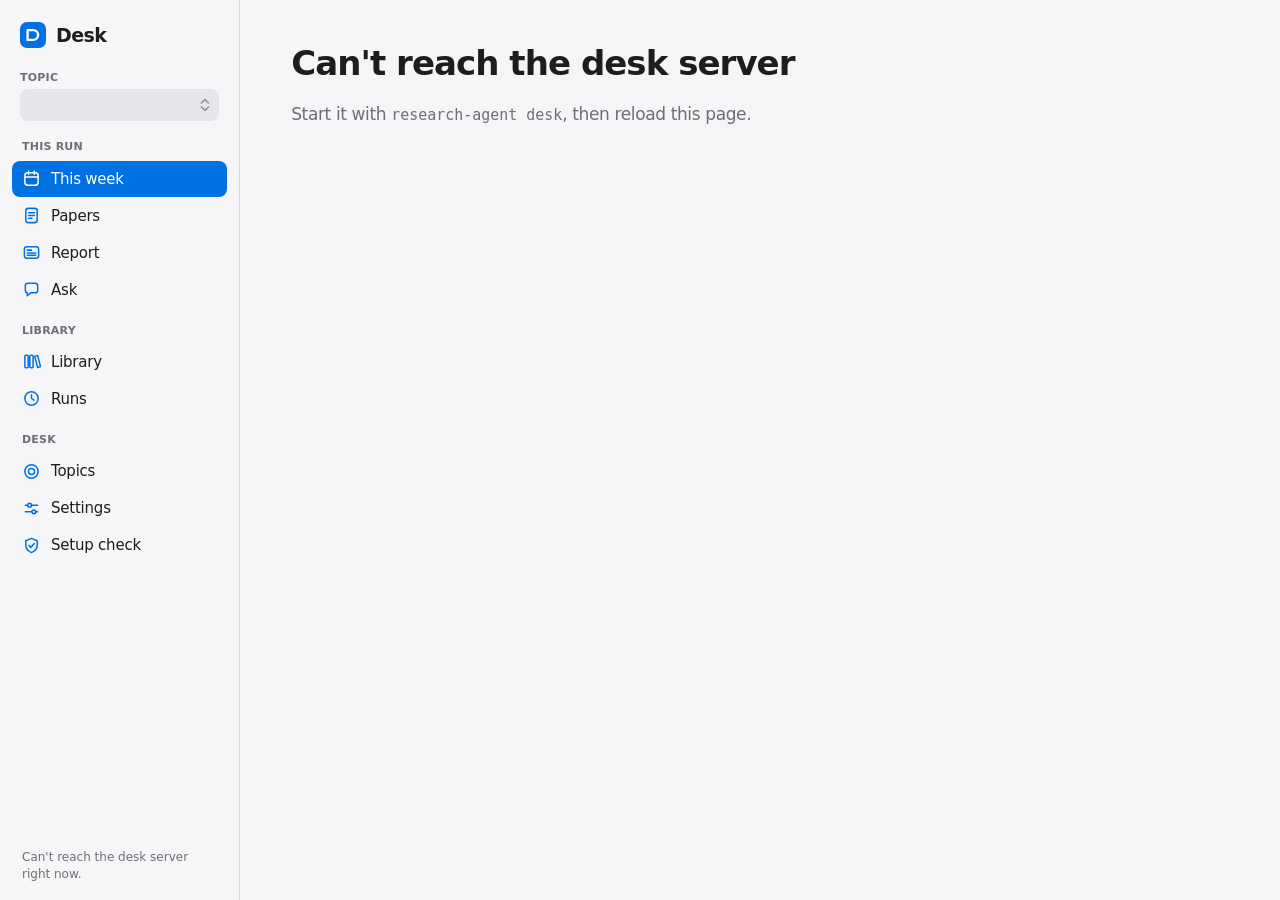
==== commit fb91f2c6: "feat(desk): redesign the desk in the Apple manner System font with size-specific tracking, system co" ====
--- a/web/index.html
+++ b/web/index.html
@@ -8,14 +8,14 @@
       name="description"
       content="A reading desk for weekly research: runs, selected papers, the report, and questions about a paper."
     />
-    <meta name="theme-color" content="#f3f6f4" />
+    <meta name="theme-color" content="#f5f5f7" media="(prefers-color-scheme: light)" />
+    <meta name="theme-color" content="#000000" media="(prefers-color-scheme: dark)" />
     <link rel="icon" href="favicon.svg" type="image/svg+xml" />
-    <link rel="stylesheet" href="fonts/fonts.css" />
     <link rel="stylesheet" href="css/desk.css" />
   </head>
   <body>
     <a class="skip" href="#main">Skip to content</a>
-    <div id="app" class="wrap"></div>
+    <div id="app" class="app"></div>
     <noscript>
       <p class="noscript">Desk needs JavaScript to switch topics, runs, and papers.</p>
     </noscript>
--- a/web/css/desk.css
+++ b/web/css/desk.css
@@ -1,32 +1,75 @@
-/* Reading desk. Clean neutral surface, one accent, soft elevation. */
+/* Reading desk, in the Apple manner (see .claude/skills/apple-design).
+
+   The system font with size-specific tracking; neutral system surfaces that adapt to light and
+   dark; translucent chrome with content underneath; grouped inset lists instead of bordered
+   cards; feedback on press, not on release. Every colour pair meets WCAG AA. */
 
 :root {
-  --bg: #f6f7f6;
+  --bg: #f5f5f7;
   --surface: #ffffff;
-  --surface-2: #eef0ef;
-  --ink: #15191a;
-  --muted: #565f60;
-  --faint: #656d6d;
-  --line: #e3e6e4;
-  --line-strong: #d1d6d3;
-  --tide: #0e7c72;
-  --tide-deep: #0a5850;
-  --wash: #e6f4f1;
-  --carmine: #ae3155;
-  --carmine-wash: #fbe9ee;
-  --sans: "Schibsted Grotesk", "Avenir Next", "Segoe UI", sans-serif;
-  --serif: "Literata", "Iowan Old Style", Palatino, Georgia, serif;
-  --mono: "IBM Plex Mono", ui-monospace, monospace;
-  --radius-sm: 8px;
-  --radius-md: 12px;
-  --radius-lg: 18px;
-  --shadow-sm: 0 1px 2px rgba(21, 25, 26, 0.05), 0 1px 1px rgba(21, 25, 26, 0.04);
-  --shadow-md: 0 6px 16px rgba(21, 25, 26, 0.08), 0 2px 6px rgba(21, 25, 26, 0.05);
-  --shadow-lg: 0 16px 40px rgba(21, 25, 26, 0.14), 0 4px 12px rgba(21, 25, 26, 0.06);
-  --ease: cubic-bezier(0.2, 0, 0, 1);
+  --fill: rgba(118, 118, 128, 0.12);
+  --fill-strong: rgba(118, 118, 128, 0.2);
+  --label: #1d1d1f;
+  --secondary: #6e6e73;
+  --separator: rgba(60, 60, 67, 0.16);
+  --accent: #0071e3;
+  --link: #0066cc;
+  --on-accent: #ffffff;
+  --accent-tint: #e5f0fd;
+  --accent-text: #0058b0;
+  --green: #1b7a33;
+  --green-tint: #e3f3e7;
+  --orange: #9a4500;
+  --orange-tint: #fdeedc;
+  --red: #c00012;
+  --red-fill: #d70015;
+  --red-tint: #fde8ea;
+  --material: rgba(246, 246, 248, 0.78);
+  --material-edge: rgba(255, 255, 255, 0.6);
+  --scrim: rgba(0, 0, 0, 0.28);
+  --shadow-card: 0 1px 2px rgba(0, 0, 0, 0.04);
+  --shadow-float: 0 12px 32px rgba(0, 0, 0, 0.12), 0 2px 6px rgba(0, 0, 0, 0.06);
+  --sidebar-bg: #f0f0f3;
+  --focus: 0 0 0 4px rgba(0, 113, 227, 0.35);
+  --font: -apple-system, BlinkMacSystemFont, "SF Pro Text", system-ui, "Segoe UI", Roboto, "Helvetica Neue", Arial, sans-serif;
+  --font-display: -apple-system, BlinkMacSystemFont, "SF Pro Display", system-ui, "Segoe UI", Roboto, "Helvetica Neue", Arial, sans-serif;
+  --mono: ui-monospace, "SF Mono", SFMono-Regular, Menlo, Consolas, monospace;
+  --r-control: 8px;
+  --r-card: 14px;
+  --r-group: 12px;
+  --r-pill: 980px;
+  --ease: cubic-bezier(0.25, 0.1, 0.25, 1);
   --fast: 120ms;
-  --speed: 180ms;
-  color-scheme: light;
+  --speed: 220ms;
+  --sidebar-width: 15rem;
+  color-scheme: light dark;
+}
+
+@media (prefers-color-scheme: dark) {
+  :root {
+    --bg: #000000;
+    --surface: #1c1c1e;
+    --fill: rgba(118, 118, 128, 0.24);
+    --fill-strong: rgba(118, 118, 128, 0.36);
+    --label: #f5f5f7;
+    --secondary: #a1a1a6;
+    --separator: rgba(84, 84, 88, 0.6);
+    --link: #2997ff;
+    --accent-tint: #0d2640;
+    --accent-text: #5eb1ff;
+    --green: #30d158;
+    --green-tint: #0f2e19;
+    --orange: #ffb340;
+    --orange-tint: #33230a;
+    --red: #ff6961;
+    --red-tint: #3a1513;
+    --material: rgba(28, 28, 30, 0.78);
+    --material-edge: rgba(255, 255, 255, 0.08);
+    --scrim: rgba(0, 0, 0, 0.5);
+    --shadow-card: none;
+    --shadow-float: 0 12px 32px rgba(0, 0, 0, 0.5);
+    --sidebar-bg: #1c1c1e;
+  }
 }
 
 *,
@@ -36,979 +79,75 @@
 }
 
 html {
-  scroll-behavior: smooth;
+  -webkit-text-size-adjust: 100%;
 }
 
 body {
   margin: 0;
   background: var(--bg);
-  color: var(--ink);
-  font-family: var(--sans);
-  font-size: 16px;
-  line-height: 1.5;
+  color: var(--label);
+  font: 400 1.0625rem/1.47 var(--font);
+  letter-spacing: -0.022em;
   -webkit-font-smoothing: antialiased;
+  -moz-osx-font-smoothing: grayscale;
 }
 
 ::selection {
-  background: var(--wash);
-  color: var(--ink);
+  background: var(--accent-tint);
 }
 
 a {
-  color: var(--tide-deep);
-  text-decoration-thickness: 1px;
+  color: var(--link);
+  text-decoration: none;
+}
+
+a:hover {
+  text-decoration: underline;
   text-underline-offset: 0.18em;
-  transition: color var(--fast) var(--ease);
-}
-
-a:hover {
-  color: var(--tide);
 }
 
 :focus-visible {
-  outline: 2px solid var(--tide);
-  outline-offset: 2px;
-  border-radius: 4px;
-}
-
-.skip {
-  position: absolute;
-  left: 16px;
-  top: -48px;
-  background: var(--ink);
-  color: white;
-  padding: 8px 12px;
-  border-radius: var(--radius-sm);
-  z-index: 5;
-  transition: top var(--speed) var(--ease);
-}
-
-.skip:focus {
-  top: 12px;
-}
-
-.wrap {
-  width: min(1080px, calc(100vw - 40px));
-  margin: 0 auto;
-}
-
-.topbar {
-  display: grid;
-  grid-template-columns: auto 1fr auto;
-  grid-template-areas: "brand nav tools";
-  align-items: center;
-  gap: 12px 28px;
-  padding: 20px 0;
-  position: sticky;
-  top: 0;
-  z-index: 3;
-  background: color-mix(in srgb, var(--bg) 88%, transparent);
-  backdrop-filter: saturate(180%) blur(10px);
-  -webkit-backdrop-filter: saturate(180%) blur(10px);
-  border-bottom: 1px solid var(--line);
-}
-
-.brand-group {
-  grid-area: brand;
-  display: flex;
-  align-items: center;
-  gap: 18px;
-  min-width: 0;
-}
-
-.brand {
-  font-weight: 700;
-  letter-spacing: -0.03em;
-  font-size: 1.2rem;
-  color: var(--ink);
-  text-decoration: none;
-}
-
-.nav {
-  grid-area: nav;
-  display: flex;
-  flex-wrap: wrap;
-  align-items: center;
-  gap: 2px;
-  min-width: 0;
-}
-
-.nav a {
-  color: var(--muted);
-  text-decoration: none;
-  font-weight: 500;
-  font-size: 0.94rem;
-  padding: 7px 12px;
-  border-radius: 999px;
-  transition:
-    color var(--fast) var(--ease),
-    background-color var(--fast) var(--ease);
-}
-
-.nav a:hover {
-  color: var(--ink);
-  background: var(--surface-2);
-}
-
-.nav a[aria-current="page"] {
-  color: var(--tide-deep);
-  background: var(--wash);
-  font-weight: 600;
-}
-
-.tools {
-  grid-area: tools;
-  display: flex;
-  flex-wrap: wrap;
-  gap: 10px;
-  justify-content: flex-end;
-  align-items: center;
-}
-
-.switcher {
-  appearance: none;
-  font: 600 0.9rem var(--sans);
-  color: var(--muted);
-  background: transparent
-    url("data:image/svg+xml,%3Csvg xmlns='http://www.w3.org/2000/svg' width='12' height='8' viewBox='0 0 12 8'%3E%3Cpath fill='%237c8484' d='M1 1.5 6 6.5 11 1.5'/%3E%3C/svg%3E")
-    no-repeat right 10px center;
-  border: none;
-  border-radius: 999px;
-  padding: 8px 28px 8px 12px;
-  max-width: 11rem;
-  overflow: hidden;
-  white-space: nowrap;
-  text-overflow: ellipsis;
-  cursor: pointer;
-  transition:
-    background-color var(--fast) var(--ease),
-    color var(--fast) var(--ease);
-}
-
-.switcher:hover {
-  color: var(--ink);
-  background-color: var(--surface-2);
-}
-
-.switcher:focus-visible {
   outline: none;
-  box-shadow: 0 0 0 3px var(--wash);
-}
-
-#main {
-  padding: 40px 0 80px;
-  outline: none;
-}
-
-.kicker {
-  margin: 0 0 8px;
-  font-family: var(--mono);
-  font-size: 0.72rem;
-  font-weight: 500;
-  letter-spacing: 0.14em;
-  text-transform: uppercase;
-  color: var(--faint);
+  box-shadow: var(--focus);
+  border-radius: var(--r-control);
 }
 
 h1,
 h2,
 h3 {
-  font-family: var(--sans);
+  font-family: var(--font-display);
+  color: var(--label);
+}
+
+/* Tracking and leading change with size: tight and negative for large type, near zero for body. */
+h1 {
+  margin: 0;
+  font-size: clamp(1.75rem, 3vw, 2.125rem);
   font-weight: 700;
+  line-height: 1.12;
+  letter-spacing: -0.028em;
+  text-wrap: balance;
+}
+
+h2 {
+  margin: 2.25rem 0 0.75rem;
+  font-size: 1.375rem;
+  font-weight: 700;
+  line-height: 1.25;
   letter-spacing: -0.02em;
-  color: var(--ink);
 }
 
 h3 {
   margin: 0 0 0.35rem;
-  font-size: 1.1rem;
+  font-size: 1.0625rem;
+  font-weight: 600;
   line-height: 1.3;
 }
 
-h1 {
-  margin: 0;
-  font-size: clamp(1.9rem, 3.4vw, 2.5rem);
-  line-height: 1.15;
-}
-
-h2 {
-  margin: 2.2rem 0 0.7rem;
-  font-size: 1.25rem;
-  line-height: 1.3;
-}
-
-.week-head,
-.page-head {
-  display: flex;
-  justify-content: space-between;
-  align-items: flex-start;
-  gap: 20px;
-}
-
-.stamp {
-  flex: none;
-  display: inline-flex;
-  align-items: center;
-  gap: 6px;
-  margin: 4px 0 0;
-  font-family: var(--sans);
-  font-size: 0.78rem;
-  font-weight: 600;
-  letter-spacing: 0.02em;
-  line-height: 1;
-  padding: 7px 12px;
-  border-radius: 999px;
-  background: var(--wash);
-  color: var(--tide-deep);
-}
-
-.stamp::before {
-  content: "";
-  width: 6px;
-  height: 6px;
-  border-radius: 50%;
-  background: currentColor;
-}
-
-.stamp-degraded,
-.stamp-failed {
-  background: var(--carmine-wash);
-  color: var(--carmine);
-}
-
-.stamp-land {
-  animation: stamp-in 220ms var(--ease) both;
-}
-
-@keyframes stamp-in {
-  from {
-    opacity: 0;
-    transform: translateY(-3px);
-  }
-  to {
-    opacity: 1;
-    transform: translateY(0);
-  }
-}
-
-.funnel {
-  display: flex;
-  flex-wrap: wrap;
-  gap: 0.35rem 1.1rem;
-  margin: 20px 0 0;
-  padding: 0;
-  list-style: none;
-  color: var(--muted);
-  font-variant-numeric: tabular-nums;
-}
-
-.funnel strong {
-  color: var(--ink);
-  font-weight: 700;
-}
-
-.quiet {
-  margin: 8px 0 0;
-  color: var(--faint);
-  font-size: 0.9rem;
-}
-
-.desk-grid {
-  display: grid;
-  grid-template-columns: minmax(0, 1fr) 260px;
-  gap: 48px;
-  align-items: start;
-  margin-top: 28px;
-}
-
-.desk-grid > * {
-  min-width: 0;
-}
-
-.lede {
-  margin: 0;
-  max-width: min(62ch, 100%);
-  font-family: var(--serif);
-  font-size: 1.24rem;
-  font-weight: 480;
-  line-height: 1.5;
-  color: var(--muted);
-  font-optical-sizing: auto;
-}
-
-.finding,
-.idea,
-.gap {
-  margin: 0 0 14px;
-  max-width: min(66ch, 100%);
-  padding: 16px 18px;
-  background: var(--surface);
-  border: 1px solid var(--line);
-  border-radius: var(--radius-md);
-}
-
-.finding p,
-.prose p,
-.gap p,
-.idea p {
-  margin: 0 0 0.4rem;
-}
-
-.from,
-.support {
-  margin: 0;
-  color: var(--muted);
-  font-size: 0.88rem;
-}
-
-.side {
-  position: sticky;
-  top: 96px;
-  padding-top: 4px;
-}
-
-.shelf-label {
-  margin: 16px 0 6px;
-  font-size: 0.76rem;
-  font-weight: 700;
-  letter-spacing: 0.05em;
-  text-transform: uppercase;
-  color: var(--faint);
-}
-
-.shelf {
-  list-style: none;
-  margin: 0;
-  padding: 0;
-}
-
-.shelf a {
-  display: block;
-  padding: 8px 10px;
-  margin: 0 -10px;
-  border-radius: var(--radius-sm);
-  text-decoration: none;
-  color: var(--ink);
-  transition: background-color var(--fast) var(--ease);
-}
-
-.shelf a:hover {
-  color: var(--tide-deep);
-  background: var(--surface-2);
-}
-
-.errors {
-  margin-top: 28px;
-  max-width: 66ch;
-}
-
-.errors summary {
-  cursor: pointer;
-  color: var(--carmine);
-  font-weight: 600;
-}
-
-.error-list {
-  margin: 10px 0 0;
-  padding: 0;
-  list-style: none;
-}
-
-.error-list li {
-  padding: 10px 0;
-  border-top: 1px solid var(--line);
-  color: var(--muted);
-}
-
-.error-list strong {
-  color: var(--ink);
-  font-weight: 600;
-}
-
-.filters {
-  display: inline-flex;
-  flex-wrap: wrap;
-  gap: 2px;
-  align-items: center;
-  margin: 20px 0 8px;
-  padding: 4px;
-  background: var(--surface-2);
-  border-radius: 999px;
-}
-
-.filters button {
-  font: 500 0.88rem var(--sans);
-  color: var(--muted);
-  background: transparent;
-  border: none;
-  border-radius: 999px;
-  padding: 6px 14px;
-  cursor: pointer;
-  transition:
-    color var(--fast) var(--ease),
-    background-color var(--fast) var(--ease),
-    box-shadow var(--fast) var(--ease);
-}
-
-.filters button[aria-pressed="true"] {
-  color: var(--ink);
-  background: var(--surface);
-  box-shadow: var(--shadow-sm);
-  font-weight: 600;
-}
-
-.filters button:not([aria-pressed="true"]):hover {
-  color: var(--ink);
-}
-
-.suggest button,
-.button {
-  font: 500 0.9rem var(--sans);
-  color: var(--muted);
-  background: var(--surface);
-  border: 1px solid var(--line);
-  border-radius: var(--radius-sm);
-  padding: 8px 14px;
-  cursor: pointer;
-  transition:
-    color var(--fast) var(--ease),
-    border-color var(--fast) var(--ease),
-    box-shadow var(--fast) var(--ease),
-    transform var(--fast) var(--ease);
-}
-
-.suggest button:hover,
-.button:hover {
-  color: var(--ink);
-  border-color: var(--line-strong);
-  box-shadow: var(--shadow-sm);
-}
-
-.button:active {
-  transform: scale(0.98);
-}
-
-.search {
-  margin-left: auto;
-  font: 500 0.94rem var(--sans);
-  color: var(--ink);
-  background: var(--surface);
-  border: 1px solid var(--line);
-  border-radius: var(--radius-sm);
-  padding: 8px 14px;
-  min-width: min(240px, 100%);
-  transition:
-    border-color var(--fast) var(--ease),
-    box-shadow var(--fast) var(--ease);
-}
-
-.search:focus-visible {
-  outline: none;
-  border-color: var(--tide);
-  box-shadow: 0 0 0 3px var(--wash);
-}
-
-.paper-list {
-  margin: 16px 0 0;
-  padding: 0;
-  list-style: none;
-  display: flex;
-  flex-direction: column;
-  gap: 8px;
-}
-
-.paper-row {
-  display: grid;
-  grid-template-columns: 2.5rem minmax(0, 1fr);
-  gap: 12px;
-  padding: 16px;
-  background: var(--surface);
-  border: 1px solid var(--line);
-  border-radius: var(--radius-md);
-  text-decoration: none;
-  color: inherit;
-  transition:
-    border-color var(--fast) var(--ease),
-    box-shadow var(--speed) var(--ease),
-    transform var(--speed) var(--ease);
-}
-
-.paper-row:hover {
-  border-color: var(--line-strong);
-  box-shadow: var(--shadow-md);
-  transform: translateY(-1px);
-}
-
-.idx {
-  font-family: var(--mono);
-  font-size: 0.78rem;
-  color: var(--tide);
-  padding-top: 6px;
-  font-variant-numeric: tabular-nums;
-}
-
-.paper-row-title {
-  display: block;
-  font-family: var(--sans);
-  font-weight: 650;
-  letter-spacing: -0.01em;
-  font-size: 1.15rem;
-  line-height: 1.3;
-  color: var(--ink);
-}
-
-.paper-row-meta,
-.meta {
-  display: block;
-  margin-top: 4px;
-  color: var(--faint);
-  font-size: 0.86rem;
-}
-
-.mark {
-  color: var(--carmine);
-}
-
-.paper-row-dek {
-  display: block;
-  margin-top: 6px;
-  max-width: 68ch;
-  color: var(--muted);
-}
-
-.back {
-  display: inline-block;
-  margin-bottom: 14px;
-  font-weight: 500;
-  text-decoration: none;
-}
-
-.card-block {
-  margin-top: 22px;
-  max-width: 68ch;
-}
-
-.card-block p,
-.card-block li {
-  font-family: var(--serif);
-  font-size: 1.05rem;
-  line-height: 1.55;
-}
-
-.card-block ul {
-  margin: 0;
-  padding-left: 1.1rem;
-}
-
-.claim {
-  margin: 0 0 14px;
-  padding: 2px 0 2px 14px;
-  border-left: 2px solid var(--tide);
-}
-
-.claim p {
-  margin: 0;
-}
-
-.claim footer {
-  margin-top: 4px;
-  font-family: var(--mono);
-  font-size: 0.75rem;
-  color: var(--faint);
-}
-
-.links {
-  display: flex;
-  flex-wrap: wrap;
-  gap: 8px 16px;
-  margin-top: 18px;
-}
-
-.run-list {
-  list-style: none;
-  margin: 18px 0 0;
-  padding: 0;
-  display: flex;
-  flex-direction: column;
-  gap: 8px;
-}
-
-.run-item {
-  display: flex;
-  align-items: stretch;
-  gap: 8px;
-}
-
-.run-item .run-row {
-  flex: 1;
-  min-width: 0;
-}
-
-.run-clear {
-  flex: none;
-  align-self: center;
-  font: 500 0.82rem var(--sans);
-  color: var(--faint);
-  background: transparent;
-  border: 1px solid var(--line);
-  border-radius: var(--radius-sm);
-  padding: 8px 14px;
-  cursor: pointer;
-  transition:
-    color var(--fast) var(--ease),
-    border-color var(--fast) var(--ease);
-}
-
-.run-clear:hover {
-  color: var(--carmine);
-  border-color: var(--carmine);
-}
-
-.week-actions {
-  flex: none;
-  display: flex;
-  align-items: center;
-  gap: 10px;
-}
-
-.run-row {
-  display: grid;
-  grid-template-columns: minmax(0, 1.4fr) auto auto;
-  gap: 12px 24px;
-  align-items: center;
-  padding: 16px;
-  background: var(--surface);
-  border: 1px solid var(--line);
-  border-radius: var(--radius-md);
-  color: inherit;
-  text-decoration: none;
-  transition:
-    border-color var(--fast) var(--ease),
-    box-shadow var(--speed) var(--ease),
-    transform var(--speed) var(--ease);
-}
-
-.run-row:hover {
-  border-color: var(--line-strong);
-  box-shadow: var(--shadow-md);
-  transform: translateY(-1px);
-}
-
-.run-row:hover .run-period {
-  color: var(--tide-deep);
-}
-
-.run-period {
-  font-family: var(--sans);
-  font-size: 1.15rem;
-  font-weight: 700;
-  letter-spacing: -0.01em;
-  color: var(--ink);
-  transition: color var(--fast) var(--ease);
-}
-
-.run-meta {
-  color: var(--faint);
-  font-variant-numeric: tabular-nums;
-}
-
-.ask-context {
-  margin: 8px 0 0;
-  color: var(--muted);
-}
-
-.suggest {
-  display: flex;
-  flex-wrap: wrap;
-  gap: 8px;
-  margin: 18px 0;
-}
-
-.thread {
-  max-width: 68ch;
-  margin: 0;
-  padding: 0;
-  list-style: none;
-}
-
-.turn {
-  padding: 18px 20px;
-  margin-bottom: 10px;
-  background: var(--surface);
-  border: 1px solid var(--line);
-  border-radius: var(--radius-md);
-}
-
-.turn-label {
-  margin: 0 0 6px;
-  font-size: 0.76rem;
-  font-weight: 700;
-  letter-spacing: 0.06em;
-  text-transform: uppercase;
-  color: var(--faint);
-}
-
-.turn p {
-  margin: 0 0 0.5rem;
-  font-family: var(--serif);
-  font-size: 1.06rem;
-  line-height: 1.55;
-}
-
-.you p {
-  font-family: var(--sans);
-  font-size: 1rem;
-}
-
-.you {
-  background: var(--surface-2);
-  border-color: transparent;
-}
-
-.cites {
-  list-style: none;
-  margin: 8px 0 0;
-  padding: 0;
-  font-family: var(--sans);
-  font-size: 0.9rem;
-}
-
-.composer {
-  display: flex;
-  gap: 10px;
-  align-items: flex-end;
-  max-width: 68ch;
-  margin-top: 16px;
-  padding: 12px;
-  position: sticky;
-  bottom: 16px;
-  background: var(--surface);
-  border: 1px solid var(--line);
-  border-radius: var(--radius-lg);
-  box-shadow: var(--shadow-lg);
-}
-
-.composer textarea {
-  flex: 1;
-  min-height: 48px;
-  resize: vertical;
-  font: 1rem/1.4 var(--sans);
-  color: var(--ink);
-  background: transparent;
-  border: none;
-  padding: 8px;
-}
-
-.composer textarea:focus-visible {
-  outline: none;
-}
-
-.primary {
-  font: 600 0.92rem var(--sans);
-  color: white;
-  background: var(--tide);
-  border: none;
-  border-radius: var(--radius-sm);
-  padding: 11px 18px;
-  cursor: pointer;
-  box-shadow: var(--shadow-sm);
-  transition:
-    background-color var(--fast) var(--ease),
-    box-shadow var(--fast) var(--ease),
-    transform var(--fast) var(--ease);
-}
-
-.primary:hover {
-  background: var(--tide-deep);
-  box-shadow: var(--shadow-md);
-}
-
-.primary:active {
-  transform: scale(0.98);
-}
-
-.primary:disabled {
-  opacity: 0.6;
-  cursor: not-allowed;
-  box-shadow: none;
-  transform: none;
-}
-
-.note {
-  max-width: 68ch;
-  color: var(--muted);
-  font-size: 0.9rem;
-}
-
-.empty {
-  margin-top: 24px;
-  max-width: 48ch;
-  color: var(--muted);
-}
-
-.footer {
-  border-top: 1px solid var(--line);
-  margin-top: 40px;
-  padding: 18px 0 32px;
-  color: var(--faint);
-  font-size: 0.84rem;
-}
-
-.panel {
-  margin-top: 28px;
-  max-width: 520px;
-  padding: 28px;
-  background: var(--surface);
-  border: 1px solid var(--line);
-  border-radius: var(--radius-lg);
-  box-shadow: var(--shadow-sm);
-}
-
-.topic-form {
-  display: flex;
-  flex-direction: column;
-  gap: 20px;
-}
-
-.field {
-  display: flex;
-  flex-direction: column;
-  gap: 6px;
-}
-
-.field label {
-  font: 600 0.85rem var(--sans);
-  color: var(--muted);
-}
-
-.field input[type="text"],
-.field input[type="number"],
-.field select,
-.field textarea {
-  font: 1rem/1.4 var(--sans);
-  color: var(--ink);
-  background: var(--surface);
-  border: 1px solid var(--line);
-  border-radius: var(--radius-sm);
-  padding: 10px 12px;
-  transition:
-    border-color var(--fast) var(--ease),
-    box-shadow var(--fast) var(--ease);
-}
-
-.field input[type="text"]:focus-visible,
-.field input[type="number"]:focus-visible,
-.field select:focus-visible,
-.field textarea:focus-visible {
-  outline: none;
-  border-color: var(--tide);
-  box-shadow: 0 0 0 3px var(--wash);
-}
-
-.field textarea {
-  resize: vertical;
-  min-height: 76px;
-}
-
-fieldset.field {
-  margin: 0;
-  padding: 0;
-  border: none;
-}
-
-.field legend {
-  font: 600 0.85rem var(--sans);
-  color: var(--muted);
-  padding: 0;
-  margin-bottom: 10px;
-}
-
-.field-row {
-  display: grid;
-  grid-template-columns: repeat(2, minmax(0, 1fr));
-  gap: 16px;
-}
-
-.checks {
-  display: flex;
-  flex-wrap: wrap;
-  gap: 8px 18px;
-}
-
-.check {
-  display: flex;
-  align-items: center;
-  gap: 8px;
-  font: 500 0.92rem var(--sans);
-  color: var(--ink);
-}
-
-.check input {
-  accent-color: var(--tide);
-  width: 16px;
-  height: 16px;
-}
-
-a.button,
-a.primary {
-  display: inline-flex;
-  align-items: center;
-  text-decoration: none;
-}
-
-.health-list + .form-actions {
-  margin-top: 18px;
-}
-
-.button:disabled {
-  opacity: 0.5;
-  cursor: not-allowed;
-  box-shadow: none;
-}
-
-.topic-row:hover {
-  transform: none;
-}
-
-.topic-row .run-meta {
-  display: block;
-  margin-top: 4px;
-  font-variant-numeric: normal;
-}
-
-.reading-bar {
-  display: flex;
-  gap: 8px;
-  margin-top: 12px;
-}
-
-.vote[aria-pressed="true"] {
-  color: var(--tide-deep);
-  background: var(--wash);
-  border-color: var(--tide);
-}
-
-.screen-row .reading-bar {
-  margin-top: 8px;
-}
-
-.vote-hint {
-  margin-top: 6px;
-  font-size: 0.85rem;
-}
-
-.unread-dot {
-  display: inline-block;
-  width: 8px;
-  height: 8px;
-  margin-right: 8px;
-  vertical-align: middle;
-  border-radius: 50%;
-  background: var(--tide);
-}
-
-.saved-mark {
-  color: var(--tide-deep);
+code {
+  font: 0.88em var(--mono);
+  letter-spacing: 0;
+  overflow-wrap: anywhere;
 }
 
 .visually-hidden {
@@ -1020,28 +159,991 @@
   white-space: nowrap;
 }
 
-.screen-list {
+.skip {
+  position: fixed;
+  left: 16px;
+  top: -60px;
+  z-index: 20;
+  padding: 10px 16px;
+  border-radius: var(--r-pill);
+  background: var(--accent);
+  color: var(--on-accent);
+  font-weight: 600;
+}
+
+.skip:focus {
+  top: 12px;
+}
+
+.noscript {
+  margin: 24px;
+}
+
+/* ------------------------------------------------------------------ app shell */
+
+.app {
+  display: grid;
+  grid-template-columns: var(--sidebar-width) minmax(0, 1fr);
+  min-height: 100vh;
+}
+
+/* A translucent material layer, like a macOS source list: structure without stealing focus. */
+.sidebar {
+  position: sticky;
+  top: 0;
+  height: 100vh;
+  display: flex;
+  flex-direction: column;
+  gap: 18px;
+  padding: 18px 12px 16px;
+  overflow-y: auto;
+  background: var(--material);
+  -webkit-backdrop-filter: blur(24px) saturate(180%);
+  backdrop-filter: blur(24px) saturate(180%);
+  border-right: 1px solid var(--separator);
+}
+
+.brand {
+  display: flex;
+  align-items: center;
+  gap: 10px;
+  padding: 4px 8px;
+  color: var(--label);
+  font: 700 1.1875rem/1 var(--font-display);
+  letter-spacing: -0.03em;
+}
+
+.brand:hover {
+  text-decoration: none;
+}
+
+.brand-mark {
+  width: 26px;
+  height: 26px;
+  color: var(--accent);
+  flex: none;
+}
+
+.pickers {
+  display: flex;
+  flex-direction: column;
+  gap: 8px;
+}
+
+.picker {
+  display: flex;
+  flex-direction: column;
+  gap: 3px;
+  padding: 0 8px;
+}
+
+.picker > span {
+  font-size: 0.6875rem;
+  font-weight: 600;
+  letter-spacing: 0.02em;
+  text-transform: uppercase;
+  color: var(--secondary);
+}
+
+/* A pop-up button: one tinted control with the chevron drawn in, not a bare browser select. */
+.switcher {
+  appearance: none;
+  width: 100%;
+  min-width: 0;
+  font: 500 0.875rem/1.3 var(--font);
+  letter-spacing: -0.01em;
+  color: var(--label);
+  background:
+    url("data:image/svg+xml,%3Csvg xmlns='http://www.w3.org/2000/svg' width='10' height='14' viewBox='0 0 10 14'%3E%3Cpath d='M1.5 5 5 1.5 8.5 5M1.5 9 5 12.5 8.5 9' fill='none' stroke='%238e8e93' stroke-width='1.6' stroke-linecap='round' stroke-linejoin='round'/%3E%3C/svg%3E")
+      no-repeat right 9px center,
+    var(--fill);
+  border: none;
+  border-radius: var(--r-control);
+  padding: 7px 26px 7px 10px;
+  overflow: hidden;
+  white-space: nowrap;
+  text-overflow: ellipsis;
+  cursor: pointer;
+  transition: background-color var(--fast) var(--ease);
+}
+
+.switcher:hover {
+  background-color: var(--fill-strong);
+}
+
+.nav {
+  display: flex;
+  flex-direction: column;
+  gap: 1px;
+}
+
+.nav-group {
+  margin: 14px 10px 4px;
+  font-size: 0.6875rem;
+  font-weight: 600;
+  letter-spacing: 0.02em;
+  text-transform: uppercase;
+  color: var(--secondary);
+}
+
+.nav-group:first-child {
+  margin-top: 0;
+}
+
+.nav a {
+  display: flex;
+  align-items: center;
+  gap: 10px;
+  padding: 7px 10px;
+  border-radius: var(--r-control);
+  color: var(--label);
+  font-size: 0.9375rem;
+  font-weight: 500;
+  letter-spacing: -0.015em;
+  transition: background-color var(--fast) var(--ease);
+}
+
+.nav a:hover {
+  text-decoration: none;
+  background: var(--fill);
+}
+
+.nav a:active {
+  background: var(--fill-strong);
+}
+
+.nav .icon {
+  width: 19px;
+  height: 19px;
+  flex: none;
+  color: var(--accent);
+}
+
+.nav a[aria-current="page"] {
+  background: var(--accent);
+  color: var(--on-accent);
+}
+
+.nav a[aria-current="page"] .icon {
+  color: inherit;
+}
+
+.sidebar-foot {
+  margin: auto 10px 0;
+  font-size: 0.75rem;
+  letter-spacing: 0;
+  color: var(--secondary);
+}
+
+.content {
+  min-width: 0;
+  padding: 0 clamp(20px, 4vw, 56px);
+}
+
+#main {
+  max-width: 1040px;
+  padding: 44px 0 96px;
+  outline: none;
+}
+
+/* ------------------------------------------------------------------ headings and text */
+
+.kicker {
+  margin: 0 0 4px;
+  font-size: 0.8125rem;
+  font-weight: 600;
+  letter-spacing: -0.005em;
+  color: var(--secondary);
+}
+
+.week-head,
+.page-head {
+  display: flex;
+  justify-content: space-between;
+  align-items: flex-start;
+  gap: 20px;
+}
+
+.week-actions,
+.report-actions {
+  flex: none;
+  display: flex;
+  align-items: center;
+  flex-wrap: wrap;
+  gap: 8px;
+}
+
+.report-actions {
+  margin-top: 14px;
+}
+
+.quiet,
+.meta,
+.paper-row-meta,
+.run-meta,
+.note {
+  color: var(--secondary);
+  font-size: 0.875rem;
+  letter-spacing: -0.006em;
+}
+
+.quiet {
+  margin: 8px 0 0;
+}
+
+.meta {
+  display: block;
+  margin-top: 6px;
+}
+
+.lede {
+  margin: 0;
+  max-width: 68ch;
+  font-size: 1.0625rem;
+  line-height: 1.55;
+  letter-spacing: -0.018em;
+  color: var(--label);
+}
+
+.empty {
+  margin-top: 20px;
+  max-width: 52ch;
+  color: var(--secondary);
+}
+
+.back {
+  display: inline-flex;
+  align-items: center;
+  gap: 4px;
+  margin-bottom: 12px;
+  font-size: 0.9375rem;
+  font-weight: 500;
+}
+
+.back::before {
+  content: "";
+  width: 8px;
+  height: 8px;
+  border-left: 2px solid currentColor;
+  border-bottom: 2px solid currentColor;
+  transform: rotate(45deg);
+  margin-right: 2px;
+}
+
+.mark {
+  color: var(--orange);
+  font-weight: 500;
+}
+
+/* ------------------------------------------------------------------ status */
+
+.stamp {
+  flex: none;
+  display: inline-flex;
+  align-items: center;
+  gap: 6px;
+  padding: 5px 11px;
+  border-radius: var(--r-pill);
+  font-size: 0.8125rem;
+  font-weight: 600;
+  letter-spacing: -0.005em;
+  line-height: 1.2;
+  background: var(--green-tint);
+  color: var(--green);
+}
+
+.stamp::before {
+  content: "";
+  width: 7px;
+  height: 7px;
+  border-radius: 50%;
+  background: currentColor;
+}
+
+.stamp-degraded {
+  background: var(--orange-tint);
+  color: var(--orange);
+}
+
+.stamp-failed {
+  background: var(--red-tint);
+  color: var(--red);
+}
+
+.stamp-running,
+.stamp-paused {
+  background: var(--fill);
+  color: var(--label);
+}
+
+.stamp-land {
+  animation: materialize 320ms var(--ease) both;
+}
+
+@keyframes materialize {
+  from {
+    opacity: 0;
+    transform: scale(0.94);
+  }
+  to {
+    opacity: 1;
+    transform: scale(1);
+  }
+}
+
+/* The funnel, drawn like a storage meter: read, kept, only screened, found but unscreened. */
+.sieve {
+  display: flex;
+  gap: 2px;
+  height: 10px;
+  margin: 26px 0 0;
+  max-width: 640px;
+  border-radius: var(--r-pill);
+  overflow: hidden;
+  background: var(--fill);
+}
+
+.sieve span {
+  min-width: 3px;
+}
+
+.sieve-read {
+  background: var(--accent);
+}
+
+.sieve-kept {
+  background: #5e9ff0;
+}
+
+.sieve-screened {
+  background: var(--fill-strong);
+}
+
+.sieve-found {
+  background: transparent;
+}
+
+.funnel {
+  display: flex;
+  flex-wrap: wrap;
+  gap: 8px 36px;
+  margin: 14px 0 0;
+}
+
+.stat {
+  display: flex;
+  flex-direction: column-reverse;
+}
+
+.stat dt {
+  display: flex;
+  align-items: center;
+  gap: 6px;
+  font-size: 0.8125rem;
+  color: var(--secondary);
+  letter-spacing: -0.005em;
+}
+
+.stat dt::before {
+  content: "";
+  width: 8px;
+  height: 8px;
+  border-radius: 2px;
+  background: var(--fill-strong);
+}
+
+.stat-read dt::before {
+  background: var(--accent);
+}
+
+.stat-kept dt::before {
+  background: #5e9ff0;
+}
+
+.stat-found dt::before {
+  background: transparent;
+  box-shadow: inset 0 0 0 1px var(--secondary);
+}
+
+.stat dd {
+  margin: 0;
+  font: 600 1.75rem/1.1 var(--font-display);
+  letter-spacing: -0.03em;
+  font-variant-numeric: tabular-nums;
+}
+
+.usage {
+  margin: 10px 0 0;
+  font-size: 0.875rem;
+  color: var(--secondary);
+}
+
+.usage summary {
+  width: fit-content;
+  cursor: pointer;
+  border-radius: var(--r-control);
+}
+
+.usage ul {
+  margin: 8px 0 0;
+  padding-left: 1.2rem;
+}
+
+/* The live run, in a floating capsule above the page. */
+#run-banner {
+  position: sticky;
+  top: 12px;
+  z-index: 4;
+}
+
+.run-banner {
+  margin: 16px 0 0;
+  padding: 12px 18px;
+  border-radius: var(--r-card);
+  background: var(--material);
+  -webkit-backdrop-filter: blur(24px) saturate(180%);
+  backdrop-filter: blur(24px) saturate(180%);
+  box-shadow: var(--shadow-float), inset 0 1px 0 var(--material-edge);
+  font-size: 0.9375rem;
+  font-weight: 500;
+}
+
+.run-banner p {
+  margin: 0;
+}
+
+.run-banner p + p {
+  margin-top: 6px;
+}
+
+.banner-notice[data-tone="error"] {
+  color: var(--red);
+}
+
+.banner-dismiss {
+  margin-left: 6px;
+  border: none;
+  background: none;
+  color: var(--secondary);
+  font: 600 1rem/1 var(--font);
+  cursor: pointer;
+}
+
+.status-line {
+  margin-top: 16px;
+  max-width: 560px;
+  min-height: 1.2em;
+  font-size: 0.9375rem;
+  color: var(--secondary);
+}
+
+.status-line[data-tone="error"] {
+  color: var(--red);
+}
+
+.status-line[data-tone="success"] {
+  color: var(--green);
+}
+
+/* ------------------------------------------------------------------ controls */
+
+/* Feedback lives on the press, and it is instant. */
+.primary,
+.button,
+.danger,
+.run-clear,
+.suggest button {
+  display: inline-flex;
+  align-items: center;
+  justify-content: center;
+  gap: 6px;
+  min-height: 34px;
+  padding: 7px 16px;
+  border: none;
+  border-radius: var(--r-pill);
+  font: 500 0.9375rem/1.2 var(--font);
+  letter-spacing: -0.015em;
+  cursor: pointer;
+  transition:
+    transform 100ms ease-out,
+    background-color var(--fast) var(--ease);
+}
+
+.primary:active,
+.button:active,
+.danger:active,
+.run-clear:active,
+.suggest button:active {
+  transform: scale(0.97);
+}
+
+.primary {
+  background: var(--accent);
+  color: var(--on-accent);
+  font-weight: 600;
+}
+
+.primary:hover {
+  background: #0077ed;
+  text-decoration: none;
+}
+
+.button,
+.suggest button {
+  background: var(--fill);
+  color: var(--label);
+}
+
+.button:hover,
+.suggest button:hover {
+  background: var(--fill-strong);
+  text-decoration: none;
+}
+
+.danger {
+  background: var(--red-fill);
+  color: #ffffff;
+  font-weight: 600;
+}
+
+.run-clear {
+  background: transparent;
+  color: var(--red);
+}
+
+.run-clear:hover {
+  background: var(--red-tint);
+}
+
+.primary:disabled,
+.button:disabled,
+.danger:disabled {
+  opacity: 0.45;
+  cursor: not-allowed;
+  transform: none;
+}
+
+/* Segmented control: one tinted track, the chosen segment raised in white. */
+.filters {
+  display: inline-flex;
+  flex-wrap: wrap;
+  gap: 2px;
+  margin: 22px 0 6px;
+  padding: 2px;
+  border-radius: 9px;
+  background: var(--fill);
+}
+
+.filters button {
+  min-height: 28px;
+  padding: 4px 14px;
+  border: none;
+  border-radius: 7px;
+  background: transparent;
+  color: var(--label);
+  font: 500 0.8125rem/1.2 var(--font);
+  letter-spacing: -0.005em;
+  cursor: pointer;
+  transition: background-color var(--fast) var(--ease);
+}
+
+.filters button[aria-pressed="true"] {
+  background: var(--surface);
+  font-weight: 600;
+  box-shadow: 0 3px 8px rgba(0, 0, 0, 0.12), 0 0 0 0.5px rgba(0, 0, 0, 0.04);
+}
+
+.filters button:not([aria-pressed="true"]):hover {
+  background: var(--fill);
+}
+
+.search,
+.field input[type="text"],
+.field input[type="number"],
+.field select,
+.field textarea {
+  font: 400 1rem/1.4 var(--font);
+  letter-spacing: -0.015em;
+  color: var(--label);
+  background: var(--surface);
+  border: 1px solid var(--separator);
+  border-radius: 10px;
+  padding: 9px 12px;
+  transition: box-shadow var(--fast) var(--ease), border-color var(--fast) var(--ease);
+}
+
+.search {
+  min-width: min(280px, 100%);
+  padding-left: 34px;
+  background:
+    url("data:image/svg+xml,%3Csvg xmlns='http://www.w3.org/2000/svg' width='16' height='16' viewBox='0 0 16 16'%3E%3Ccircle cx='7' cy='7' r='5' fill='none' stroke='%238e8e93' stroke-width='1.6'/%3E%3Cpath d='m11 11 3.5 3.5' stroke='%238e8e93' stroke-width='1.6' stroke-linecap='round'/%3E%3C/svg%3E")
+      no-repeat 12px center,
+    var(--fill);
+  border-color: transparent;
+}
+
+.search:focus-visible,
+.field input:focus-visible,
+.field select:focus-visible,
+.field textarea:focus-visible {
+  border-color: var(--accent);
+  box-shadow: var(--focus);
+}
+
+.field input:disabled,
+.field select:disabled {
+  color: var(--secondary);
+  background: var(--fill);
+  cursor: not-allowed;
+}
+
+.check input,
+.breadth-option input {
+  accent-color: var(--accent);
+  width: 18px;
+  height: 18px;
+}
+
+/* ------------------------------------------------------------------ the week */
+
+.desk-grid {
+  display: grid;
+  grid-template-columns: minmax(0, 1fr) 280px;
+  gap: 48px;
+  align-items: start;
+  margin-top: 32px;
+}
+
+.desk-grid > * {
+  min-width: 0;
+}
+
+/* Findings read as one grouped list, not a stack of bordered cards. */
+.finding,
+.gap,
+.idea {
+  margin: 0;
+  padding: 16px 18px;
+  background: var(--surface);
+  box-shadow: var(--shadow-card);
+}
+
+.finding + .finding,
+.gap + .gap,
+.idea + .idea {
+  border-top: 1px solid var(--separator);
+}
+
+section > .finding:first-of-type,
+section > .gap:first-of-type,
+section > .idea:first-of-type {
+  border-top-left-radius: var(--r-group);
+  border-top-right-radius: var(--r-group);
+}
+
+section > .finding:last-of-type,
+section > .gap:last-of-type,
+section > .idea:last-of-type {
+  border-bottom-left-radius: var(--r-group);
+  border-bottom-right-radius: var(--r-group);
+}
+
+.finding p,
+.gap p,
+.idea p,
+.prose p {
+  margin: 0;
+}
+
+.from {
+  display: flex;
+  flex-wrap: wrap;
+  gap: 6px;
+  margin: 10px 0 0;
+  padding: 0;
   list-style: none;
+}
+
+/* A citation is a tappable token: short name, full title on hover. */
+.chip {
+  display: inline-flex;
+  align-items: center;
+  max-width: 100%;
+  padding: 3px 10px;
+  border-radius: var(--r-pill);
+  background: var(--accent-tint);
+  color: var(--accent-text);
+  font-size: 0.8125rem;
+  font-weight: 500;
+  letter-spacing: -0.005em;
+  white-space: nowrap;
+  overflow: hidden;
+  text-overflow: ellipsis;
+  transition: transform 100ms ease-out;
+}
+
+.chip:hover {
+  text-decoration: none;
+  filter: brightness(0.97);
+}
+
+.chip:active {
+  transform: scale(0.96);
+}
+
+.side {
+  position: sticky;
+  top: 24px;
+  padding: 16px 18px 18px;
+  border-radius: var(--r-card);
+  background: var(--surface);
+  box-shadow: var(--shadow-card);
+}
+
+.side > .kicker {
+  color: var(--label);
+  font-size: 1.0625rem;
+  font-weight: 700;
+  letter-spacing: -0.02em;
+}
+
+.shelf-label {
+  margin: 14px 0 4px;
+  font-size: 0.75rem;
+  font-weight: 600;
+  letter-spacing: 0.02em;
+  text-transform: uppercase;
+  color: var(--secondary);
+}
+
+.shelf {
+  margin: 0;
+  padding: 0;
+  list-style: none;
+}
+
+.shelf a {
+  display: block;
+  padding: 7px 0;
+  border-bottom: 1px solid var(--separator);
+  color: var(--label);
+  font-size: 0.9375rem;
+  line-height: 1.35;
+  letter-spacing: -0.015em;
+}
+
+.shelf li:last-child a {
+  border-bottom: none;
+}
+
+.shelf a:hover {
+  color: var(--link);
+  text-decoration: none;
+}
+
+.errors {
+  margin-top: 28px;
+  max-width: 68ch;
+  padding: 14px 18px;
+  border-radius: var(--r-group);
+  background: var(--orange-tint);
+}
+
+.errors summary {
+  cursor: pointer;
+  color: var(--orange);
+  font-weight: 600;
+  border-radius: var(--r-control);
+}
+
+.error-list {
+  margin: 10px 0 0;
+  padding: 0;
+  list-style: none;
+}
+
+.error-list li {
+  padding: 8px 0;
+  border-top: 1px solid var(--separator);
+  font-size: 0.875rem;
+  overflow-wrap: anywhere;
+}
+
+/* ------------------------------------------------------------------ lists */
+
+/* Inset grouped lists: one rounded surface, rows split by hairlines. */
+.paper-list,
+.run-list,
+.screen-list,
+.health-list,
+.thread {
   margin: 18px 0 0;
   padding: 0;
-  display: flex;
-  flex-direction: column;
+  list-style: none;
+}
+
+.paper-list,
+.run-list,
+.screen-list,
+.health-list {
+  border-radius: var(--r-group);
+  background: var(--surface);
+  box-shadow: var(--shadow-card);
+  overflow: hidden;
+}
+
+.paper-list > li + li,
+.run-list > li + li,
+.screen-list > li + li,
+.health-list > li + li {
+  border-top: 1px solid var(--separator);
+}
+
+.paper-row {
+  display: grid;
+  grid-template-columns: 2.25rem minmax(0, 1fr);
+  gap: 12px;
+  padding: 14px 18px;
+  color: inherit;
+  transition: background-color var(--fast) var(--ease);
+}
+
+.paper-row:hover {
+  text-decoration: none;
+  background: var(--fill);
+}
+
+.paper-row:active {
+  background: var(--fill-strong);
+}
+
+.library-list .paper-row {
+  grid-template-columns: 1fr;
+}
+
+.idx {
+  padding-top: 2px;
+  font: 500 0.8125rem/1.5 var(--mono);
+  letter-spacing: 0;
+  color: var(--secondary);
+  font-variant-numeric: tabular-nums;
+}
+
+.paper-row-title {
+  display: block;
+  font-size: 1.0625rem;
+  font-weight: 600;
+  line-height: 1.3;
+  letter-spacing: -0.02em;
+  color: var(--label);
+}
+
+.paper-row-meta {
+  display: block;
+  margin-top: 3px;
+}
+
+.paper-row-dek {
+  display: block;
+  margin-top: 5px;
+  max-width: 72ch;
+  color: var(--secondary);
+  font-size: 0.9375rem;
+  line-height: 1.45;
+  letter-spacing: -0.012em;
+  display: -webkit-box;
+  -webkit-line-clamp: 2;
+  -webkit-box-orient: vertical;
+  overflow: hidden;
+}
+
+.unread-dot {
+  display: inline-block;
+  width: 9px;
+  height: 9px;
+  margin-right: 8px;
+  vertical-align: 1px;
+  border-radius: 50%;
+  background: var(--accent);
+}
+
+.saved-mark {
+  color: var(--orange);
+}
+
+.run-item {
+  display: flex;
+  align-items: center;
   gap: 8px;
-  max-width: 820px;
+  padding-right: 12px;
+}
+
+.run-item .run-row {
+  flex: 1;
+  min-width: 0;
+}
+
+.run-row {
+  display: grid;
+  grid-template-columns: minmax(0, 1.4fr) auto auto;
+  gap: 8px 24px;
+  align-items: center;
+  padding: 14px 18px;
+  color: inherit;
+  transition: background-color var(--fast) var(--ease);
+}
+
+.run-row:hover {
+  text-decoration: none;
+  background: var(--fill);
+}
+
+.run-row:hover .run-period {
+  color: var(--label);
+}
+
+.run-period {
+  font-size: 1.0625rem;
+  font-weight: 600;
+  letter-spacing: -0.02em;
+  color: var(--label);
+}
+
+.run-meta {
+  font-variant-numeric: tabular-nums;
+}
+
+.topic-row .run-meta {
+  display: block;
+  margin-top: 3px;
+  font-variant-numeric: normal;
+}
+
+.topic-actions {
+  display: flex;
+  flex-wrap: wrap;
+  justify-content: flex-end;
+  gap: 6px;
+}
+
+.topic-actions .button,
+.topic-actions .run-clear,
+.topic-actions .primary {
+  min-height: 30px;
+  padding: 5px 13px;
+  font-size: 0.875rem;
 }
 
 .screen-row {
   display: grid;
   grid-template-columns: 52px minmax(0, 1fr);
   gap: 14px;
-  padding: 14px 16px;
-  background: var(--surface);
-  border: 1px solid var(--line);
-  border-radius: var(--radius-md);
-}
-
-.screen-row[data-kept="false"] {
-  background: transparent;
+  padding: 14px 18px;
+}
+
+.screen-row[data-kept="false"] .screen-title,
+.screen-row[data-kept="false"] .screen-title a {
+  color: var(--secondary);
 }
 
 .screen-row p {
@@ -1049,263 +1151,596 @@
 }
 
 .screen-title {
-  font: 600 0.98rem var(--sans);
+  font-size: 0.9375rem;
+  font-weight: 600;
+  letter-spacing: -0.015em;
 }
 
 .screen-title a {
-  color: var(--ink);
+  color: var(--label);
 }
 
 .screen-score {
-  font: 600 0.92rem var(--mono, monospace);
+  font: 600 0.9375rem/1.4 var(--mono);
+  letter-spacing: 0;
   font-variant-numeric: tabular-nums;
-  color: var(--tide-deep);
+  color: var(--accent-text);
 }
 
 .screen-row[data-kept="false"] .screen-score {
-  color: var(--faint);
-}
-
-.health-list {
-  list-style: none;
-  margin: 20px 0 0;
-  padding: 0;
+  color: var(--secondary);
+}
+
+.health-item {
+  display: grid;
+  grid-template-columns: 92px minmax(0, 1fr);
+  gap: 14px;
+  align-items: start;
+  padding: 14px 18px;
+}
+
+.health-item p {
+  margin: 0;
+}
+
+.health-name {
+  font-weight: 600;
+}
+
+.health-fix {
+  margin-top: 6px !important;
+  font-size: 0.9375rem;
+}
+
+.health-status {
+  justify-self: start;
+  padding: 3px 10px;
+  border-radius: var(--r-pill);
+  font-size: 0.8125rem;
+  font-weight: 600;
+  background: var(--green-tint);
+  color: var(--green);
+}
+
+.health-status[data-status="warn"] {
+  background: var(--orange-tint);
+  color: var(--orange);
+}
+
+.health-status[data-status="fail"] {
+  background: var(--red-tint);
+  color: var(--red);
+}
+
+.health-list + .form-actions {
+  margin-top: 18px;
+}
+
+.pager {
+  display: flex;
+  align-items: center;
+  justify-content: flex-end;
+  gap: 8px;
+  margin-top: 18px;
+}
+
+.pager .quiet {
+  margin: 0 auto 0 0;
+}
+
+.export-line {
+  margin-top: 20px;
+}
+
+/* ------------------------------------------------------------------ a paper */
+
+.links {
+  display: flex;
+  flex-wrap: wrap;
+  gap: 8px;
+  margin-top: 18px;
+}
+
+.links a {
+  display: inline-flex;
+  align-items: center;
+  min-height: 32px;
+  padding: 5px 14px;
+  border-radius: var(--r-pill);
+  background: var(--fill);
+  color: var(--link);
+  font-size: 0.9375rem;
+  font-weight: 500;
+  transition: transform 100ms ease-out;
+}
+
+.links a:hover {
+  text-decoration: none;
+  background: var(--fill-strong);
+}
+
+.links a:active {
+  transform: scale(0.97);
+}
+
+.reading-bar {
+  display: flex;
+  flex-wrap: wrap;
+  gap: 8px;
+  margin-top: 12px;
+}
+
+.vote[aria-pressed="true"] {
+  background: var(--accent-tint);
+  color: var(--accent-text);
+}
+
+.vote-hint {
+  margin-top: 8px;
+}
+
+.card-block {
+  margin-top: 14px;
+  max-width: 72ch;
+  padding: 18px 20px;
+  border-radius: var(--r-card);
+  background: var(--surface);
+  box-shadow: var(--shadow-card);
+}
+
+.card-block h2 {
+  margin: 0 0 8px;
+  font-size: 1.0625rem;
+  font-weight: 600;
+  letter-spacing: -0.02em;
+}
+
+.card-block p,
+.card-block li {
+  margin: 0;
+  line-height: 1.5;
+}
+
+.card-block ul {
+  margin: 0;
+  padding-left: 1.2rem;
+}
+
+.card-block li + li {
+  margin-top: 4px;
+}
+
+.claim {
+  margin: 0;
+  padding: 10px 0 10px 14px;
+  border-left: 3px solid var(--accent);
+}
+
+.claim + .claim {
+  margin-top: 10px;
+}
+
+.claim footer {
+  margin-top: 4px;
+  font-size: 0.8125rem;
+  color: var(--secondary);
+}
+
+/* ------------------------------------------------------------------ ask */
+
+.ask-context {
+  margin: 8px 0 0;
+  color: var(--secondary);
+}
+
+.suggest {
+  display: flex;
+  flex-wrap: wrap;
+  gap: 8px;
+  margin: 18px 0;
+}
+
+.thread {
+  max-width: 72ch;
   display: flex;
   flex-direction: column;
   gap: 10px;
-  max-width: 760px;
-}
-
-.health-item {
+}
+
+/* Messages: the reader's question on the trailing side, the answer as a full-width card. */
+.turn {
+  padding: 14px 18px;
+  border-radius: 18px;
+  background: var(--surface);
+  box-shadow: var(--shadow-card);
+}
+
+.turn p {
+  margin: 0 0 8px;
+  line-height: 1.5;
+}
+
+.turn p:last-child {
+  margin-bottom: 0;
+}
+
+.turn.you {
+  align-self: flex-end;
+  max-width: 82%;
+  background: var(--accent);
+  color: var(--on-accent);
+  box-shadow: none;
+}
+
+.turn.you .turn-label {
+  color: rgba(255, 255, 255, 0.85);
+}
+
+.turn-label {
+  margin: 0 0 4px !important;
+  font-size: 0.75rem;
+  font-weight: 600;
+  letter-spacing: 0.01em;
+  color: var(--secondary);
+}
+
+.cites {
+  display: flex;
+  flex-wrap: wrap;
+  gap: 6px;
+  margin: 10px 0 0;
+  padding: 0;
+  list-style: none;
+  font-size: 0.875rem;
+}
+
+.cites a {
+  display: inline-flex;
+  padding: 3px 10px;
+  border-radius: var(--r-pill);
+  background: var(--accent-tint);
+  color: var(--accent-text);
+}
+
+/* The composer floats as a material over the thread, the way a toolbar does. */
+.composer {
+  position: sticky;
+  bottom: 16px;
+  display: flex;
+  align-items: flex-end;
+  gap: 10px;
+  max-width: 72ch;
+  margin-top: 16px;
+  padding: 8px 8px 8px 16px;
+  border-radius: 22px;
+  background: var(--material);
+  -webkit-backdrop-filter: blur(24px) saturate(180%);
+  backdrop-filter: blur(24px) saturate(180%);
+  box-shadow: var(--shadow-float), inset 0 1px 0 var(--material-edge);
+}
+
+.composer textarea {
+  flex: 1;
+  min-height: 40px;
+  padding: 8px 0;
+  border: none;
+  background: transparent;
+  color: var(--label);
+  font: 400 1rem/1.4 var(--font);
+  letter-spacing: -0.015em;
+  resize: none;
+}
+
+.composer textarea:focus-visible {
+  box-shadow: none;
+}
+
+.composer:focus-within {
+  box-shadow: var(--shadow-float), var(--focus);
+}
+
+.note {
+  max-width: 72ch;
+  margin-top: 14px;
+}
+
+/* ------------------------------------------------------------------ forms */
+
+.panel {
+  max-width: 560px;
+  margin-top: 24px;
+  padding: 24px;
+  border-radius: var(--r-card);
+  background: var(--surface);
+  box-shadow: var(--shadow-card);
+}
+
+.topic-form {
+  display: flex;
+  flex-direction: column;
+  gap: 20px;
+}
+
+.field {
+  display: flex;
+  flex-direction: column;
+  gap: 6px;
+}
+
+.field label,
+.field legend {
+  font-size: 0.875rem;
+  font-weight: 600;
+  letter-spacing: -0.01em;
+  color: var(--label);
+}
+
+fieldset.field {
+  margin: 0;
+  padding: 0;
+  border: none;
+}
+
+.field legend {
+  margin-bottom: 8px;
+  padding: 0;
+}
+
+.field textarea {
+  min-height: 80px;
+  resize: vertical;
+}
+
+.field-row {
   display: grid;
-  grid-template-columns: 88px minmax(0, 1fr);
+  grid-template-columns: repeat(2, minmax(0, 1fr));
   gap: 14px;
-  align-items: start;
-  padding: 14px 16px;
-  background: var(--surface);
-  border: 1px solid var(--line);
-  border-radius: var(--radius-md);
-}
-
-.health-item p {
-  margin: 0;
-}
-
-.health-name {
-  font: 600 0.98rem var(--sans);
-  color: var(--ink);
-}
-
-.health-fix {
-  margin-top: 6px !important;
-  font-size: 0.9rem;
-  color: var(--ink);
-}
-
-.health-status {
-  justify-self: start;
-  font: 600 0.78rem var(--sans);
-  border-radius: 999px;
-  padding: 4px 10px;
-  color: var(--tide-deep);
-  background: var(--wash);
-}
-
-.health-status[data-status="warn"] {
-  color: #8a5a00;
-  background: #fbf1dc;
-}
-
-.health-status[data-status="fail"] {
-  color: white;
-  background: var(--carmine);
-}
-
-.footer a {
-  color: inherit;
-  margin-left: 8px;
-}
-
-.run-banner {
-  margin-top: 18px;
-  padding: 12px 16px;
-  background: var(--wash);
-  border-radius: var(--radius-md);
-  font: 500 0.92rem var(--sans);
-  color: var(--tide-deep);
-}
-
-.run-banner p {
-  margin: 0;
-}
-
-.run-banner p + p {
-  margin-top: 6px;
-}
-
-.banner-notice[data-tone="error"] {
-  color: var(--carmine);
-}
-
-.banner-dismiss {
-  margin-left: 6px;
-  font: 600 0.95rem/1 var(--sans);
-  color: inherit;
-  background: transparent;
-  border: none;
-  cursor: pointer;
-}
-
-.topic-actions {
+}
+
+.checks {
   display: flex;
   flex-wrap: wrap;
-  justify-content: flex-end;
+  gap: 8px 20px;
+}
+
+.check {
+  display: flex;
+  align-items: center;
   gap: 8px;
+  font-size: 0.9375rem;
 }
 
 .form-actions {
   display: flex;
+  flex-wrap: wrap;
   gap: 10px;
   margin-top: 4px;
 }
 
-.keyword-review {
-  margin-top: 28px;
-  max-width: 520px;
-}
-
-.keyword-chips {
-  display: flex;
-  flex-wrap: wrap;
-  gap: 8px;
-  margin: 14px 0 24px;
-  padding: 0;
-  list-style: none;
-}
-
-.keyword-chip {
-  font: 500 0.86rem var(--sans);
-  color: var(--tide-deep);
-  background: var(--wash);
-  border-radius: 999px;
-  padding: 6px 14px;
-}
-
-.keyword-chip {
-  display: inline-flex;
-  align-items: center;
-  gap: 6px;
-}
-
-.chip-remove {
-  font: 600 0.95rem/1 var(--sans);
-  color: var(--tide-deep);
-  background: transparent;
-  border: none;
-  border-radius: 999px;
-  padding: 0 2px;
+.advanced summary {
+  width: fit-content;
+  font-size: 0.9375rem;
+  font-weight: 500;
+  color: var(--link);
   cursor: pointer;
-}
-
-.chip-remove:hover,
-.chip-remove:focus-visible {
-  color: var(--carmine);
-}
-
-.keyword-add {
-  display: flex;
-  gap: 8px;
-}
-
-.keyword-add input {
-  flex: 1;
-  min-width: 0;
-}
-
-.advanced summary {
-  font: 600 0.85rem var(--sans);
-  color: var(--muted);
-  cursor: pointer;
+  border-radius: var(--r-control);
 }
 
 .advanced[open] summary {
   margin-bottom: 16px;
 }
 
-.keyword-chip[data-empty="true"] {
-  color: var(--faint);
-  background: transparent;
-  border: 1px dashed var(--line-strong);
-}
-
-.status-line {
-  margin-top: 18px;
-  max-width: 520px;
-  font-size: 0.9rem;
-  color: var(--muted);
-  min-height: 1.2em;
-}
-
-.status-line[data-tone="error"] {
-  color: var(--carmine);
-}
-
-.status-line[data-tone="success"] {
-  color: var(--tide-deep);
-}
-
-.noscript {
-  width: min(1080px, calc(100% - 40px));
-  margin: 24px auto;
-}
-
-/* The header stacks before the body does: brand, six links and two switchers need ~1080px. */
-@media (max-width: 1080px) {
-  .topbar {
+/* Breadth reads as a list of choices with the chosen row checked, like a settings picker. */
+.breadth-options {
+  display: flex;
+  flex-direction: column;
+  border-radius: var(--r-group);
+  background: var(--bg);
+  overflow: hidden;
+}
+
+.breadth-option {
+  display: flex;
+  align-items: flex-start;
+  gap: 12px;
+  padding: 12px 14px;
+  font-size: 0.9375rem;
+  line-height: 1.4;
+  cursor: pointer;
+  transition: background-color var(--fast) var(--ease);
+}
+
+.breadth-option + .breadth-option {
+  border-top: 1px solid var(--separator);
+}
+
+.breadth-option:has(input:checked) {
+  background: var(--accent-tint);
+}
+
+.breadth-option input {
+  margin-top: 1px;
+}
+
+/* Settings: grouped sections, like a system settings pane. */
+#settings-form {
+  max-width: 44rem;
+}
+
+#settings-form > fieldset {
+  gap: 14px;
+  padding: 18px 20px 20px;
+  border: none;
+  border-radius: var(--r-card);
+  background: var(--surface);
+  box-shadow: var(--shadow-card);
+}
+
+#settings-form > fieldset > legend {
+  float: left;
+  width: 100%;
+  margin-bottom: 4px;
+  font-size: 1.0625rem;
+  font-weight: 700;
+  letter-spacing: -0.02em;
+}
+
+#settings-form .field .quiet {
+  margin: 0;
+  font-size: 0.8125rem;
+}
+
+.secret-list {
+  margin: 8px 0 0;
+  padding-left: 1.2rem;
+  font-size: 0.9375rem;
+}
+
+.secret-list,
+#settings-form .quiet {
+  overflow-wrap: anywhere;
+}
+
+/* ------------------------------------------------------------------ dialog */
+
+/* A sheet anchored to the middle of the window; it materializes rather than just fading in. */
+.confirm {
+  max-width: min(26rem, calc(100vw - 32px));
+  padding: 22px 22px 18px;
+  border: none;
+  border-radius: 16px;
+  background: var(--surface);
+  color: var(--label);
+  box-shadow: var(--shadow-float);
+}
+
+.confirm[open] {
+  animation: materialize 220ms var(--ease) both;
+}
+
+.confirm::backdrop {
+  background: var(--scrim);
+  -webkit-backdrop-filter: blur(2px);
+  backdrop-filter: blur(2px);
+}
+
+.confirm p {
+  margin: 0 0 18px;
+  font-size: 0.9375rem;
+  line-height: 1.45;
+}
+
+.confirm .form-actions {
+  justify-content: flex-end;
+  margin: 0;
+}
+
+/* ------------------------------------------------------------------ narrow windows */
+
+@media (max-width: 1100px) {
+  .desk-grid {
     grid-template-columns: 1fr;
-    grid-template-areas:
-      "brand"
-      "tools"
-      "nav";
-  }
-
-  .tools {
-    display: grid;
-    grid-template-columns: auto minmax(0, 1fr);
-    justify-content: stretch;
-    gap: 8px 12px;
-  }
-
-  .switcher {
-    width: 100%;
-    max-width: none;
+    gap: 28px;
+  }
+
+  .side {
+    position: static;
+  }
+}
+
+/* On a phone the sidebar becomes a translucent bar that content scrolls under. */
+@media (max-width: 760px) {
+  .app {
+    grid-template-columns: minmax(0, 1fr);
+  }
+
+  .sidebar {
     min-width: 0;
   }
-}
-
-@media (max-width: 860px) {
+
+  .sidebar {
+    position: sticky;
+    top: 0;
+    z-index: 6;
+    height: auto;
+    flex-direction: row;
+    flex-wrap: wrap;
+    align-items: center;
+    gap: 10px;
+    padding: 10px 16px 8px;
+    border-right: none;
+    border-bottom: 1px solid var(--separator);
+    overflow: visible;
+  }
+
+  .pickers {
+    flex: 1 1 0;
+    flex-direction: row;
+    min-width: 0;
+  }
+
+  .picker {
+    flex: 1 1 0;
+    min-width: 0;
+    padding: 0;
+  }
+
+  .picker > span {
+    position: absolute;
+    width: 1px;
+    height: 1px;
+    overflow: hidden;
+    clip: rect(0 0 0 0);
+  }
+
+  .nav {
+    order: 3;
+    flex: 1 0 100%;
+    flex-direction: row;
+    gap: 4px;
+    overflow-x: auto;
+    scrollbar-width: none;
+    /* A scroll-edge fade instead of a hard cut where the row runs off the screen. */
+    -webkit-mask-image: linear-gradient(to right, #000 88%, transparent);
+    mask-image: linear-gradient(to right, #000 88%, transparent);
+  }
+
+  .nav::-webkit-scrollbar {
+    display: none;
+  }
+
+  .nav-group,
+  .nav .icon,
+  .sidebar-foot {
+    display: none;
+  }
+
+  .nav a {
+    flex: none;
+    padding: 6px 12px;
+    border-radius: var(--r-pill);
+    font-size: 0.875rem;
+  }
+
+  .content {
+    padding: 0 16px;
+  }
+
+  #main {
+    padding-top: 24px;
+  }
+
+  #run-banner {
+    top: 112px;
+  }
+
   .week-head,
   .page-head {
     flex-direction: column;
     align-items: flex-start;
   }
 
-  .stamp {
-    order: -1;
-    margin: 0 0 10px;
-  }
-
-  .desk-grid {
-    grid-template-columns: 1fr;
-    gap: 28px;
-  }
-
-  .side {
-    position: static;
-  }
-
   .search {
-    margin-left: 0;
     width: 100%;
   }
 
@@ -1313,45 +1748,81 @@
     grid-template-columns: 1fr;
   }
 
+  .run-item {
+    flex-wrap: wrap;
+    padding: 0 12px 12px 0;
+  }
+
+  .field-row {
+    grid-template-columns: 1fr;
+  }
+
   .panel {
-    padding: 20px;
-  }
-}
-
-.library-list .paper-row {
-  grid-template-columns: 1fr;
-}
-
-.pager {
-  display: flex;
-  align-items: center;
-  justify-content: flex-end;
-  gap: 8px;
-  margin-top: 18px;
-}
-
-.pager .quiet {
-  margin-right: auto;
-}
-
-.export-line {
-  margin-top: 20px;
-}
-
-.report-actions {
-  display: flex;
-  gap: 8px;
-  margin-top: 14px;
-}
-
-/* A printed or saved-as-PDF report is the report alone: no navigation, buttons or banners. */
+    padding: 18px;
+  }
+
+  .funnel {
+    gap: 8px 22px;
+  }
+}
+
+/* ------------------------------------------------------------------ preferences */
+
+@media (prefers-reduced-motion: reduce) {
+  *,
+  *::before,
+  *::after {
+    animation: none !important;
+    transition-duration: 0.01ms !important;
+  }
+
+  .primary:active,
+  .button:active,
+  .danger:active,
+  .run-clear:active,
+  .chip:active,
+  .links a:active {
+    transform: none;
+  }
+}
+
+@media (prefers-reduced-transparency: reduce) {
+  .sidebar,
+  .run-banner,
+  .composer {
+    background: var(--sidebar-bg);
+    -webkit-backdrop-filter: none;
+    backdrop-filter: none;
+  }
+}
+
+@media (prefers-contrast: more) {
+  :root {
+    --separator: rgba(60, 60, 67, 0.5);
+    --secondary: #48484a;
+  }
+
+  .paper-list,
+  .run-list,
+  .screen-list,
+  .health-list,
+  .card-block,
+  .panel,
+  .side,
+  .finding,
+  .gap,
+  .idea {
+    outline: 1px solid var(--separator);
+  }
+}
+
+/* A printed or saved-as-PDF report is the report alone. */
 @page {
   margin: 18mm 16mm;
 }
 
 @media print {
-  .topbar,
-  .footer,
+  .sidebar,
   #run-banner,
   .skip,
   .report-actions,
@@ -1362,6 +1833,10 @@
     display: none !important;
   }
 
+  .app {
+    display: block;
+  }
+
   body {
     background: white;
     color: black;
@@ -1371,9 +1846,17 @@
     padding: 0;
   }
 
+  .card-block,
+  .finding,
+  .gap,
+  .idea,
+  .side {
+    box-shadow: none;
+    padding-left: 0;
+  }
+
   a {
     color: inherit;
-    text-decoration: none;
   }
 
   section,
@@ -1382,62 +1865,89 @@
   }
 }
 
-@media (prefers-reduced-motion: reduce) {
-  html {
-    scroll-behavior: auto;
-  }
-
-  *,
-  *::before,
-  *::after {
-    animation-duration: 0.01ms !important;
-    animation-iteration-count: 1 !important;
-    transition-duration: 0.01ms !important;
-    scroll-behavior: auto !important;
-  }
-}
-
-/* Confirm dialog for destructive actions; see confirmAction() in desk.js. */
-.confirm {
-  max-width: min(28rem, calc(100vw - 32px));
-  padding: 22px 24px;
-  color: var(--ink);
+/* The report page: the same grouped sections at a reading measure. */
+.prose {
+  max-width: 78ch;
+}
+
+.prose > section > ul {
+  margin: 0;
+  padding: 14px 18px 14px 36px;
+  border-radius: var(--r-group);
   background: var(--surface);
-  border: 1px solid var(--line);
-  border-radius: var(--radius-lg);
-  box-shadow: var(--shadow-lg);
-}
-
-.confirm::backdrop {
-  background: rgba(21, 25, 26, 0.32);
-}
-
-.confirm p {
-  margin: 0 0 18px;
-  font: 1rem/1.5 var(--sans);
-}
-
-.confirm .form-actions {
-  justify-content: flex-end;
+  box-shadow: var(--shadow-card);
+}
+
+.gap h3,
+.idea h3 {
+  margin-bottom: 6px;
+}
+
+/* A list toolbar: segmented filter, then any picker and the search field on the same line. */
+.toolbar {
+  display: flex;
+  flex-wrap: wrap;
+  align-items: center;
+  gap: 10px;
+  margin: 22px 0 6px;
+}
+
+.toolbar .filters {
   margin: 0;
 }
 
-.danger {
-  font: 600 0.92rem var(--sans);
-  color: white;
-  background: var(--carmine);
-  border: none;
-  border-radius: var(--radius-sm);
-  padding: 9px 16px;
-  cursor: pointer;
-}
-
-.danger:hover {
-  background: #8f2645;
-}
-
-.danger:focus-visible,
-.confirm .button:focus-visible {
-  outline: 2px solid var(--tide);
-  outline-offset: 2px;
-}
+.toolbar .switcher {
+  width: auto;
+  max-width: 14rem;
+}
+
+.toolbar .search {
+  flex: 1;
+  min-width: min(240px, 100%);
+}
+
+/* The content area takes focus on navigation for screen readers; it never shows a ring. */
+#main:focus,
+#main:focus-visible {
+  box-shadow: none;
+}
+
+.breadth-option {
+  font-weight: 400;
+}
+
+.breadth-option strong {
+  display: block;
+  font-weight: 600;
+  color: var(--label);
+}
+
+.breadth-option .quiet {
+  display: block;
+  margin: 2px 0 0;
+}
+
+.field select {
+  appearance: none;
+  padding-right: 34px;
+  background:
+    url("data:image/svg+xml,%3Csvg xmlns='http://www.w3.org/2000/svg' width='10' height='14' viewBox='0 0 10 14'%3E%3Cpath d='M1.5 5 5 1.5 8.5 5M1.5 9 5 12.5 8.5 9' fill='none' stroke='%238e8e93' stroke-width='1.6' stroke-linecap='round' stroke-linejoin='round'/%3E%3C/svg%3E")
+      no-repeat right 12px center,
+    var(--surface);
+}
+
+/* Links inside running text are underlined, so colour is never the only cue. */
+p a:not(.chip):not(.button):not(.primary) {
+  text-decoration: underline;
+  text-decoration-thickness: 1px;
+  text-underline-offset: 0.18em;
+}
+
+p.links a {
+  text-decoration: none;
+  color: var(--accent-text);
+}
+
+.breadth-option:has(input:checked) .quiet {
+  color: var(--label);
+}
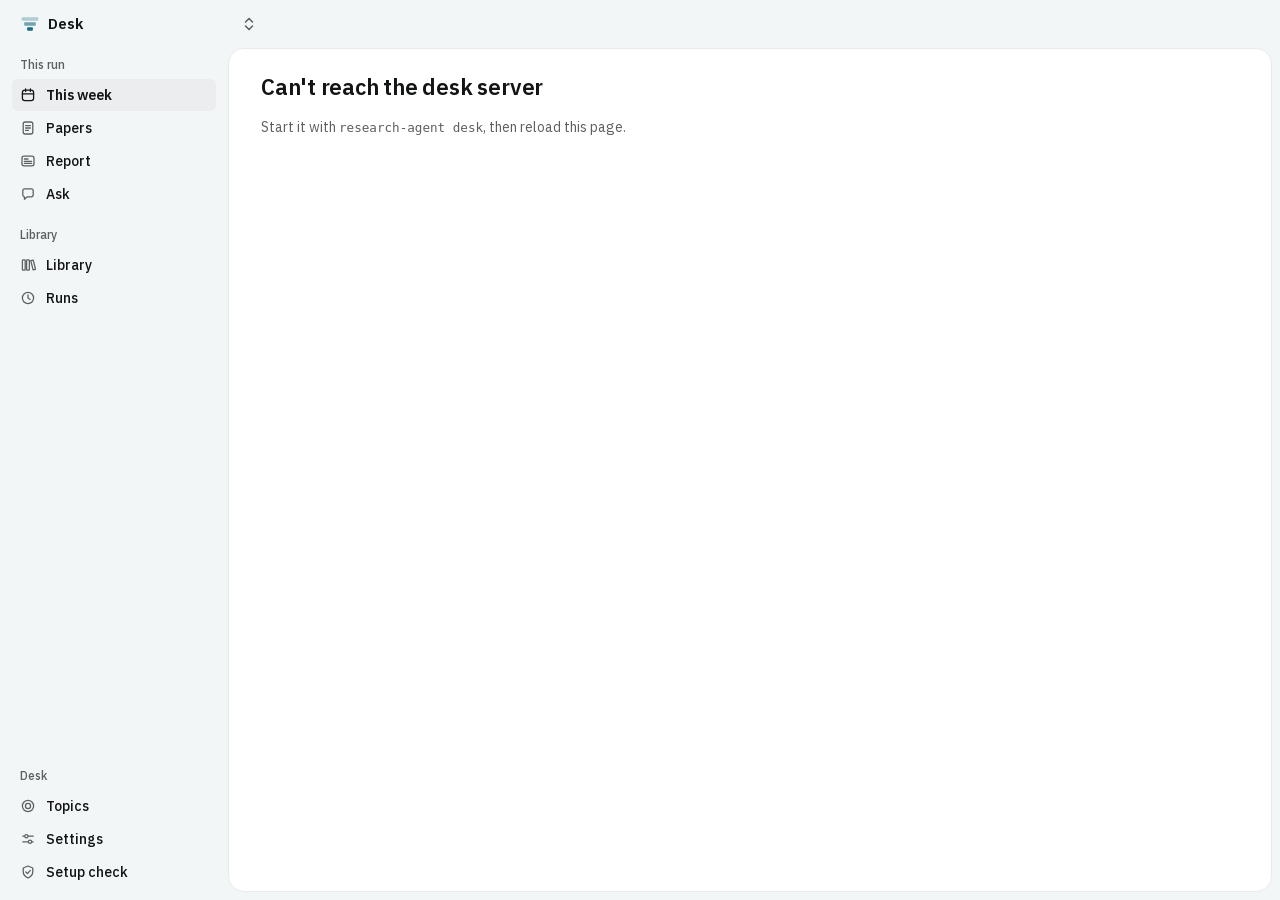
==== commit 6da3fa62: "feat(desk): framed-sheet redesign with the sieve as signature Apply the taste-skill framed-sheet app" ====
--- a/web/index.html
+++ b/web/index.html
@@ -8,9 +8,10 @@
       name="description"
       content="A reading desk for weekly research: runs, selected papers, the report, and questions about a paper."
     />
-    <meta name="theme-color" content="#f5f5f7" media="(prefers-color-scheme: light)" />
-    <meta name="theme-color" content="#000000" media="(prefers-color-scheme: dark)" />
+    <meta name="theme-color" content="#f2f6f6" media="(prefers-color-scheme: light)" />
+    <meta name="theme-color" content="#0b0d0e" media="(prefers-color-scheme: dark)" />
     <link rel="icon" href="favicon.svg" type="image/svg+xml" />
+    <link rel="stylesheet" href="fonts/fonts.css" />
     <link rel="stylesheet" href="css/desk.css" />
   </head>
   <body>
--- a/web/fonts/fonts.css
+++ b/web/fonts/fonts.css
@@ -0,0 +1,19 @@
+/* IBM Plex Sans, self-hosted (latin and latin-ext), SIL Open Font License 1.1: see OFL-ibm-plex-sans.txt. */
+
+@font-face {
+  font-family: "IBM Plex Sans";
+  font-style: normal;
+  font-weight: 400 600;
+  font-display: swap;
+  src: url("ibm-plex-sans-latin-ext.woff2") format("woff2");
+  unicode-range: U+0100-02BA, U+02BD-02C5, U+02C7-02CC, U+02CE-02D7, U+02DD-02FF, U+0304, U+0308, U+0329, U+1D00-1DBF, U+1E00-1E9F, U+1EF2-1EFF, U+2020, U+20A0-20AB, U+20AD-20C4, U+2113, U+2C60-2C7F, U+A720-A7FF;
+}
+
+@font-face {
+  font-family: "IBM Plex Sans";
+  font-style: normal;
+  font-weight: 400 600;
+  font-display: swap;
+  src: url("ibm-plex-sans-latin.woff2") format("woff2");
+  unicode-range: U+0000-00FF, U+0131, U+0152-0153, U+02BB-02BC, U+02C6, U+02DA, U+02DC, U+0304, U+0308, U+0329, U+2000-206F, U+20AC, U+2122, U+2191, U+2193, U+2212, U+2215, U+FEFF, U+FFFD;
+}
--- a/web/css/desk.css
+++ b/web/css/desk.css
@@ -1,74 +1,81 @@
-/* Reading desk, in the Apple manner (see .claude/skills/apple-design).
-
-   The system font with size-specific tracking; neutral system surfaces that adapt to light and
-   dark; translucent chrome with content underneath; grouped inset lists instead of bordered
-   cards; feedback on press, not on release. Every colour pair meets WCAG AA. */
+/* Reading desk: a framed sheet (taste-skill app style "framed-sheet", seed 893340841).
+
+   A teal-tinted L-frame (sidebar and top bar, no rule between them) holds one white sheet: the
+   week's paper on the desk. Colour goes on data, not chrome: the sieve, scores and citations carry
+   the accent; navigation, controls and rules stay neutral. Flat at rest; only floating things (the
+   composer, a dialog) cast a shadow. Every colour pair meets WCAG AA in both themes. */
 
 :root {
-  --bg: #f5f5f7;
+  --face: #f2f6f6;
   --surface: #ffffff;
-  --fill: rgba(118, 118, 128, 0.12);
-  --fill-strong: rgba(118, 118, 128, 0.2);
-  --label: #1d1d1f;
-  --secondary: #6e6e73;
-  --separator: rgba(60, 60, 67, 0.16);
-  --accent: #0071e3;
-  --link: #0066cc;
-  --on-accent: #ffffff;
-  --accent-tint: #e5f0fd;
-  --accent-text: #0058b0;
-  --green: #1b7a33;
-  --green-tint: #e3f3e7;
-  --orange: #9a4500;
-  --orange-tint: #fdeedc;
-  --red: #c00012;
-  --red-fill: #d70015;
-  --red-tint: #fde8ea;
-  --material: rgba(246, 246, 248, 0.78);
-  --material-edge: rgba(255, 255, 255, 0.6);
-  --scrim: rgba(0, 0, 0, 0.28);
-  --shadow-card: 0 1px 2px rgba(0, 0, 0, 0.04);
-  --shadow-float: 0 12px 32px rgba(0, 0, 0, 0.12), 0 2px 6px rgba(0, 0, 0, 0.06);
-  --sidebar-bg: #f0f0f3;
-  --focus: 0 0 0 4px rgba(0, 113, 227, 0.35);
-  --font: -apple-system, BlinkMacSystemFont, "SF Pro Text", system-ui, "Segoe UI", Roboto, "Helvetica Neue", Arial, sans-serif;
-  --font-display: -apple-system, BlinkMacSystemFont, "SF Pro Display", system-ui, "Segoe UI", Roboto, "Helvetica Neue", Arial, sans-serif;
-  --mono: ui-monospace, "SF Mono", SFMono-Regular, Menlo, Consolas, monospace;
-  --r-control: 8px;
-  --r-card: 14px;
-  --r-group: 12px;
-  --r-pill: 980px;
+  --raised: #f4f6f8;
+  --active: #ebedee;
+  --border: #e8eaec;
+  --rule: #f0f1f2;
+  --control: #cdced1;
+  --text: #131416;
+  --muted: #5d5f60;
+  --accent: #1b6c80;
+  --accent-soft: #8fbac4;
+  --accent-tint: #e3eff1;
+  --ink: #131416;
+  --on-ink: #ffffff;
+  --positive: #dcfae5;
+  --positive-ink: #04250e;
+  --negative: #ffedea;
+  --negative-ink: #831c1e;
+  --warning: #fffbeb;
+  --warning-ink: #92400e;
+  --neutral: #ebedee;
+  --neutral-ink: #353736;
+  --danger: #b4232a;
+  --scrim: rgba(19, 20, 22, 0.32);
+  --float: 0 12px 32px rgba(19, 20, 22, 0.12), 0 2px 6px rgba(19, 20, 22, 0.06);
+  --focus: 0 0 0 3px rgba(27, 108, 128, 0.35);
+  --font: "IBM Plex Sans", system-ui, "Segoe UI", Roboto, "Helvetica Neue", Arial, sans-serif;
+  --mono: ui-monospace, "SF Mono", SFMono-Regular, Menlo, Consolas, monospace; /* taste-skill-ignore: literal code only */
+  --r-lg: 16px;
+  --r: 8px;
+  --r-sm: 6px;
+  --r-xs: 4px;
+  --pad: 24px;
+  --control-h: 32px;
+  --sidebar: 228px;
+  --bar: 48px;
   --ease: cubic-bezier(0.25, 0.1, 0.25, 1);
   --fast: 120ms;
-  --speed: 220ms;
-  --sidebar-width: 15rem;
   color-scheme: light dark;
 }
 
+/* Dark is true neutral; only the accent keeps its hue. */
 @media (prefers-color-scheme: dark) {
   :root {
-    --bg: #000000;
-    --surface: #1c1c1e;
-    --fill: rgba(118, 118, 128, 0.24);
-    --fill-strong: rgba(118, 118, 128, 0.36);
-    --label: #f5f5f7;
-    --secondary: #a1a1a6;
-    --separator: rgba(84, 84, 88, 0.6);
-    --link: #2997ff;
-    --accent-tint: #0d2640;
-    --accent-text: #5eb1ff;
-    --green: #30d158;
-    --green-tint: #0f2e19;
-    --orange: #ffb340;
-    --orange-tint: #33230a;
-    --red: #ff6961;
-    --red-tint: #3a1513;
-    --material: rgba(28, 28, 30, 0.78);
-    --material-edge: rgba(255, 255, 255, 0.08);
-    --scrim: rgba(0, 0, 0, 0.5);
-    --shadow-card: none;
-    --shadow-float: 0 12px 32px rgba(0, 0, 0, 0.5);
-    --sidebar-bg: #1c1c1e;
+    --face: #0b0d0e;
+    --surface: #111314;
+    --raised: #181b1c;
+    --active: #22262a;
+    --border: #24282a;
+    --rule: #1c1f21;
+    --control: #3a3f42;
+    --text: #eceeef;
+    --muted: #a8adb0;
+    --accent: #5cbcd0;
+    --accent-soft: #2f6b78;
+    --accent-tint: #12292e;
+    --ink: #eceeef;
+    --on-ink: #111314;
+    --positive: #0f2e19;
+    --positive-ink: #8ee5ab;
+    --negative: #3a1513;
+    --negative-ink: #ffa39c;
+    --warning: #33230a;
+    --warning-ink: #ffcb6b;
+    --neutral: #22262a;
+    --neutral-ink: #c9cdd0;
+    --danger: #ff8a82;
+    --scrim: rgba(0, 0, 0, 0.55);
+    --float: 0 12px 32px rgba(0, 0, 0, 0.55);
+    --focus: 0 0 0 3px rgba(92, 188, 208, 0.45);
   }
 }
 
@@ -84,10 +91,9 @@
 
 body {
   margin: 0;
-  background: var(--bg);
-  color: var(--label);
-  font: 400 1.0625rem/1.47 var(--font);
-  letter-spacing: -0.022em;
+  background: var(--face);
+  color: var(--text);
+  font: 400 0.875rem/1.5 var(--font);
   -webkit-font-smoothing: antialiased;
   -moz-osx-font-smoothing: grayscale;
 }
@@ -97,7 +103,7 @@
 }
 
 a {
-  color: var(--link);
+  color: var(--accent);
   text-decoration: none;
 }
 
@@ -108,46 +114,40 @@
 
 :focus-visible {
   outline: none;
-  box-shadow: var(--focus);
-  border-radius: var(--r-control);
-}
-
-h1,
-h2,
+  box-shadow: var(--focus); /* taste-skill-ignore: focus ring */
+  border-radius: var(--r-sm);
+}
+
+h1 {
+  margin: 0;
+  font-size: 1.375rem;
+  font-weight: 600;
+  line-height: 1.25;
+  letter-spacing: -0.01em;
+  text-wrap: balance;
+}
+
+h2 {
+  margin: 32px 0 10px;
+  font-size: 1rem;
+  font-weight: 600;
+  line-height: 1.35;
+}
+
 h3 {
-  font-family: var(--font-display);
-  color: var(--label);
-}
-
-/* Tracking and leading change with size: tight and negative for large type, near zero for body. */
-h1 {
-  margin: 0;
-  font-size: clamp(1.75rem, 3vw, 2.125rem);
-  font-weight: 700;
-  line-height: 1.12;
-  letter-spacing: -0.028em;
-  text-wrap: balance;
-}
-
-h2 {
-  margin: 2.25rem 0 0.75rem;
-  font-size: 1.375rem;
-  font-weight: 700;
-  line-height: 1.25;
-  letter-spacing: -0.02em;
-}
-
-h3 {
-  margin: 0 0 0.35rem;
-  font-size: 1.0625rem;
+  margin: 0 0 4px;
+  font-size: 0.875rem;
   font-weight: 600;
-  line-height: 1.3;
+  line-height: 1.4;
 }
 
 code {
-  font: 0.88em var(--mono);
-  letter-spacing: 0;
+  font: 0.9em var(--mono);
   overflow-wrap: anywhere;
+}
+
+.num {
+  font-variant-numeric: tabular-nums;
 }
 
 .visually-hidden {
@@ -164,102 +164,173 @@
   left: 16px;
   top: -60px;
   z-index: 20;
-  padding: 10px 16px;
-  border-radius: var(--r-pill);
-  background: var(--accent);
-  color: var(--on-accent);
-  font-weight: 600;
+  padding: 8px 14px;
+  border-radius: var(--r);
+  background: var(--ink);
+  color: var(--on-ink);
+  font-weight: 500;
 }
 
 .skip:focus {
-  top: 12px;
+  top: 8px;
 }
 
 .noscript {
   margin: 24px;
 }
 
-/* ------------------------------------------------------------------ app shell */
+/* ------------------------------------------------------------------ the frame */
 
 .app {
   display: grid;
-  grid-template-columns: var(--sidebar-width) minmax(0, 1fr);
-  min-height: 100vh;
-}
-
-/* A translucent material layer, like a macOS source list: structure without stealing focus. */
+  grid-template-columns: var(--sidebar) minmax(0, 1fr);
+  grid-template-rows: var(--bar) minmax(0, 1fr);
+  height: 100vh;
+  height: 100dvh;
+}
+
 .sidebar {
-  position: sticky;
-  top: 0;
-  height: 100vh;
+  grid-row: 1 / span 2;
   display: flex;
   flex-direction: column;
-  gap: 18px;
-  padding: 18px 12px 16px;
+  gap: 16px;
+  min-height: 0;
+  padding: 8px 12px 12px;
   overflow-y: auto;
-  background: var(--material);
-  -webkit-backdrop-filter: blur(24px) saturate(180%);
-  backdrop-filter: blur(24px) saturate(180%);
-  border-right: 1px solid var(--separator);
+}
+
+.sidebar-head {
+  display: flex;
+  align-items: center;
+  justify-content: space-between;
+  height: 32px;
 }
 
 .brand {
+  display: flex;
+  align-items: center;
+  gap: 8px;
+  padding: 0 8px;
+  color: var(--text);
+  font-size: 0.9375rem;
+  font-weight: 600;
+}
+
+.brand:hover {
+  text-decoration: none;
+}
+
+.brand-mark {
+  width: 20px;
+  height: 20px;
+  flex: none;
+  color: var(--accent);
+}
+
+.menu-close,
+.menu-button {
+  display: none;
+}
+
+.nav {
+  display: flex;
+  flex: 1;
+  flex-direction: column;
+  gap: 16px;
+}
+
+.nav-section {
+  display: flex;
+  flex-direction: column;
+  gap: 1px;
+}
+
+/* The desk's own pages sit at the foot of the frame, away from the week's. */
+.nav-section:last-child {
+  margin-top: auto;
+}
+
+.nav-group {
+  margin: 0 0 4px;
+  padding: 0 8px;
+  font-size: 0.75rem;
+  font-weight: 500;
+  color: var(--muted);
+}
+
+.nav a {
   display: flex;
   align-items: center;
   gap: 10px;
-  padding: 4px 8px;
-  color: var(--label);
-  font: 700 1.1875rem/1 var(--font-display);
-  letter-spacing: -0.03em;
-}
-
-.brand:hover {
+  height: var(--control-h);
+  padding: 0 8px;
+  border-radius: var(--r-sm);
+  color: var(--text);
+  font-weight: 500;
+  transition: background-color var(--fast) var(--ease);
+}
+
+.nav a:hover {
   text-decoration: none;
-}
-
-.brand-mark {
-  width: 26px;
-  height: 26px;
-  color: var(--accent);
+  background: var(--active);
+}
+
+.nav .icon {
+  width: 16px;
+  height: 16px;
   flex: none;
-}
-
-.pickers {
-  display: flex;
-  flex-direction: column;
-  gap: 8px;
+  color: var(--muted);
+}
+
+.nav a[aria-current="page"] {
+  background: var(--active);
+  font-weight: 600;
+}
+
+.nav a[aria-current="page"] .icon {
+  color: var(--text);
+}
+
+.topbar {
+  grid-column: 2;
+  display: flex;
+  align-items: center;
+  gap: 12px;
+  min-width: 0;
+  padding: 0 8px 0 0;
+}
+
+.scope {
+  display: flex;
+  align-items: center;
+  gap: 4px;
+  min-width: 0;
+}
+
+.scope-sep {
+  color: var(--control);
 }
 
 .picker {
   display: flex;
-  flex-direction: column;
-  gap: 3px;
-  padding: 0 8px;
-}
-
-.picker > span {
-  font-size: 0.6875rem;
-  font-weight: 600;
-  letter-spacing: 0.02em;
-  text-transform: uppercase;
-  color: var(--secondary);
-}
-
-/* A pop-up button: one tinted control with the chevron drawn in, not a bare browser select. */
+  min-width: 0;
+}
+
+/* A quiet pop-up: text with a drawn chevron, filled only on hover. */
 .switcher {
   appearance: none;
-  width: 100%;
   min-width: 0;
-  font: 500 0.875rem/1.3 var(--font);
-  letter-spacing: -0.01em;
-  color: var(--label);
+  max-width: 22rem;
+  height: var(--control-h);
+  padding: 0 26px 0 8px;
+  border: none;
+  border-radius: var(--r-sm);
   background:
-    url("data:image/svg+xml,%3Csvg xmlns='http://www.w3.org/2000/svg' width='10' height='14' viewBox='0 0 10 14'%3E%3Cpath d='M1.5 5 5 1.5 8.5 5M1.5 9 5 12.5 8.5 9' fill='none' stroke='%238e8e93' stroke-width='1.6' stroke-linecap='round' stroke-linejoin='round'/%3E%3C/svg%3E")
-      no-repeat right 9px center,
-    var(--fill);
-  border: none;
-  border-radius: var(--r-control);
-  padding: 7px 26px 7px 10px;
+    url("data:image/svg+xml,%3Csvg xmlns='http://www.w3.org/2000/svg' width='10' height='14' viewBox='0 0 10 14'%3E%3Cpath d='M1.5 5 5 1.5 8.5 5M1.5 9 5 12.5 8.5 9' fill='none' stroke='%235d5f60' stroke-width='1.5' stroke-linecap='round' stroke-linejoin='round'/%3E%3C/svg%3E")
+      no-repeat right 8px center,
+    transparent;
+  color: var(--text);
+  font: 500 0.875rem/1 var(--font);
   overflow: hidden;
   white-space: nowrap;
   text-overflow: ellipsis;
@@ -268,100 +339,53 @@
 }
 
 .switcher:hover {
-  background-color: var(--fill-strong);
-}
-
-.nav {
-  display: flex;
-  flex-direction: column;
-  gap: 1px;
-}
-
-.nav-group {
-  margin: 14px 10px 4px;
-  font-size: 0.6875rem;
-  font-weight: 600;
-  letter-spacing: 0.02em;
-  text-transform: uppercase;
-  color: var(--secondary);
-}
-
-.nav-group:first-child {
-  margin-top: 0;
-}
-
-.nav a {
+  background-color: var(--active);
+}
+
+.topbar-actions {
   display: flex;
   align-items: center;
-  gap: 10px;
-  padding: 7px 10px;
-  border-radius: var(--r-control);
-  color: var(--label);
-  font-size: 0.9375rem;
-  font-weight: 500;
-  letter-spacing: -0.015em;
-  transition: background-color var(--fast) var(--ease);
-}
-
-.nav a:hover {
-  text-decoration: none;
-  background: var(--fill);
-}
-
-.nav a:active {
-  background: var(--fill-strong);
-}
-
-.nav .icon {
-  width: 19px;
-  height: 19px;
-  flex: none;
-  color: var(--accent);
-}
-
-.nav a[aria-current="page"] {
-  background: var(--accent);
-  color: var(--on-accent);
-}
-
-.nav a[aria-current="page"] .icon {
-  color: inherit;
-}
-
-.sidebar-foot {
-  margin: auto 10px 0;
-  font-size: 0.75rem;
-  letter-spacing: 0;
-  color: var(--secondary);
-}
-
-.content {
+  gap: 8px;
+  margin-left: auto;
+}
+
+/* The sheet: the week's paper on the desk, inset from the frame by 8px. */
+.sheet {
+  grid-column: 2;
+  grid-row: 2;
   min-width: 0;
-  padding: 0 clamp(20px, 4vw, 56px);
+  min-height: 0;
+  margin: 0 8px 8px 0;
+  overflow-y: auto;
+  border: 1px solid var(--border);
+  border-radius: var(--r-lg);
+  background: var(--surface);
 }
 
 #main {
-  max-width: 1040px;
-  padding: 44px 0 96px;
+  max-width: 1200px;
+  padding: var(--pad) 32px 64px;
   outline: none;
 }
 
-/* ------------------------------------------------------------------ headings and text */
-
-.kicker {
-  margin: 0 0 4px;
-  font-size: 0.8125rem;
-  font-weight: 600;
-  letter-spacing: -0.005em;
-  color: var(--secondary);
-}
-
-.week-head,
+#main:focus,
+#main:focus-visible {
+  box-shadow: none; /* taste-skill-ignore: clears the focus ring */
+}
+
+/* ------------------------------------------------------------------ text */
+
+.title-row,
 .page-head {
   display: flex;
   justify-content: space-between;
   align-items: flex-start;
-  gap: 20px;
+  gap: 16px;
+}
+
+.subline {
+  margin: 4px 0 0;
+  color: var(--muted);
 }
 
 .week-actions,
@@ -374,7 +398,7 @@
 }
 
 .report-actions {
-  margin-top: 14px;
+  margin-top: 16px;
 }
 
 .quiet,
@@ -382,105 +406,128 @@
 .paper-row-meta,
 .run-meta,
 .note {
-  color: var(--secondary);
-  font-size: 0.875rem;
-  letter-spacing: -0.006em;
+  color: var(--muted);
 }
 
 .quiet {
-  margin: 8px 0 0;
+  margin: 6px 0 0;
 }
 
 .meta {
   display: block;
-  margin-top: 6px;
+  margin-top: 4px;
 }
 
 .lede {
   margin: 0;
-  max-width: 68ch;
-  font-size: 1.0625rem;
-  line-height: 1.55;
-  letter-spacing: -0.018em;
-  color: var(--label);
+  max-width: 72ch;
+  font-size: 0.9375rem;
+  line-height: 1.6;
+}
+
+/* On the week the summary is a preview; the report holds the whole of it. */
+.block .lede {
+  display: -webkit-box;
+  overflow: hidden;
+  -webkit-line-clamp: 4;
+  -webkit-box-orient: vertical;
 }
 
 .empty {
-  margin-top: 20px;
-  max-width: 52ch;
-  color: var(--secondary);
+  margin-top: 16px;
+  max-width: 56ch;
+  color: var(--muted);
 }
 
 .back {
   display: inline-flex;
   align-items: center;
-  gap: 4px;
+  gap: 6px;
   margin-bottom: 12px;
-  font-size: 0.9375rem;
+  color: var(--muted);
   font-weight: 500;
 }
 
 .back::before {
   content: "";
-  width: 8px;
-  height: 8px;
-  border-left: 2px solid currentColor;
-  border-bottom: 2px solid currentColor;
+  width: 6px;
+  height: 6px;
+  border-left: 1.5px solid currentColor;
+  border-bottom: 1.5px solid currentColor;
   transform: rotate(45deg);
-  margin-right: 2px;
 }
 
 .mark {
-  color: var(--orange);
-  font-weight: 500;
-}
-
-/* ------------------------------------------------------------------ status */
-
-.stamp {
+  color: var(--warning-ink);
+  font-weight: 500;
+}
+
+/* Links inside running text are underlined, so colour is never the only cue. */
+p:not(.links) a:not(.chip):not(.button):not(.primary) {
+  text-decoration: underline;
+  text-decoration-thickness: 1px;
+  text-underline-offset: 0.18em;
+}
+
+/* ------------------------------------------------------------------ pills and status */
+
+.pill,
+.stamp,
+.health-status {
   flex: none;
   display: inline-flex;
   align-items: center;
   gap: 6px;
-  padding: 5px 11px;
-  border-radius: var(--r-pill);
-  font-size: 0.8125rem;
-  font-weight: 600;
-  letter-spacing: -0.005em;
-  line-height: 1.2;
-  background: var(--green-tint);
-  color: var(--green);
+  height: 22px;
+  padding: 0 8px;
+  border-radius: var(--r-xs);
+  background: var(--neutral);
+  color: var(--neutral-ink);
+  font-size: 0.75rem;
+  font-weight: 500;
+  line-height: 1;
+  white-space: nowrap;
+}
+
+.pill-warning,
+.stamp-degraded,
+.health-status[data-status="warn"] {
+  background: var(--warning);
+  color: var(--warning-ink);
+}
+
+.stamp-succeeded,
+.stamp-completed,
+.health-status {
+  background: var(--positive);
+  color: var(--positive-ink);
+}
+
+.stamp-failed,
+.health-status[data-status="fail"] {
+  background: var(--negative);
+  color: var(--negative-ink);
+}
+
+.stamp-running,
+.stamp-paused {
+  background: var(--accent-tint);
+  color: var(--accent);
 }
 
 .stamp::before {
   content: "";
-  width: 7px;
-  height: 7px;
+  width: 6px;
+  height: 6px;
   border-radius: 50%;
   background: currentColor;
 }
 
-.stamp-degraded {
-  background: var(--orange-tint);
-  color: var(--orange);
-}
-
-.stamp-failed {
-  background: var(--red-tint);
-  color: var(--red);
-}
-
-.stamp-running,
-.stamp-paused {
-  background: var(--fill);
-  color: var(--label);
-}
-
 .stamp-land {
-  animation: materialize 320ms var(--ease) both;
-}
-
-@keyframes materialize {
+  animation: land 260ms var(--ease) both;
+}
+
+@keyframes land {
   from {
     opacity: 0;
     transform: scale(0.94);
@@ -491,120 +538,163 @@
   }
 }
 
-/* The funnel, drawn like a storage meter: read, kept, only screened, found but unscreened. */
+/* ------------------------------------------------------------------ the week in numbers */
+
+.overview {
+  margin-top: var(--pad);
+}
+
+/* Four counts as type in one divided strip, label above value. */
+.kpis {
+  display: grid;
+  grid-template-columns: repeat(4, minmax(0, 1fr));
+  margin: 0;
+  border: 1px solid var(--border);
+  border-radius: var(--r);
+}
+
+.kpis > div {
+  padding: 12px 16px 14px;
+}
+
+.kpis > div + div {
+  border-left: 1px solid var(--border);
+}
+
+.kpis dt {
+  color: var(--muted);
+  font-size: 0.75rem;
+  font-weight: 500;
+}
+
+.kpis dd {
+  margin: 2px 0 0;
+  font-size: 1.75rem;
+  font-weight: 400;
+  line-height: 1.15;
+  letter-spacing: -0.01em;
+}
+
+/* The sieve: one mark per paper found, coloured by how far it got. Only this desk has it. */
 .sieve {
   display: flex;
-  gap: 2px;
-  height: 10px;
-  margin: 26px 0 0;
-  max-width: 640px;
-  border-radius: var(--r-pill);
-  overflow: hidden;
-  background: var(--fill);
-}
-
-.sieve span {
-  min-width: 3px;
-}
-
-.sieve-read {
+  flex-wrap: wrap;
+  gap: 3px;
+  margin-top: 16px;
+}
+
+/* On a wide sheet the marks fill the width column by column, so each stage reads as a band. */
+@media (min-width: 861px) {
+  .sieve {
+    display: grid;
+    grid-auto-flow: column;
+    grid-auto-columns: minmax(0, 1fr);
+    grid-template-rows: repeat(var(--rows, 2), 14px);
+  }
+
+  .sieve > .u {
+    width: auto;
+    height: auto;
+  }
+}
+
+.u {
+  display: inline-block;
+  width: 8px;
+  height: 14px;
+  border-radius: 2px;
+  flex: none;
+}
+
+.u-read {
   background: var(--accent);
 }
 
-.sieve-kept {
-  background: #5e9ff0;
-}
-
-.sieve-screened {
-  background: var(--fill-strong);
-}
-
-.sieve-found {
-  background: transparent;
-}
-
-.funnel {
+.u-kept {
+  background: var(--accent-soft);
+}
+
+.u-dropped {
+  background: var(--control);
+}
+
+.u-unscreened {
+  outline: 1px solid var(--control);
+  outline-offset: -1px;
+}
+
+.sieve-legend {
   display: flex;
   flex-wrap: wrap;
-  gap: 8px 36px;
-  margin: 14px 0 0;
-}
-
-.stat {
-  display: flex;
-  flex-direction: column-reverse;
-}
-
-.stat dt {
-  display: flex;
+  gap: 4px 20px;
+  margin: 10px 0 0;
+  padding: 0;
+  list-style: none;
+  color: var(--muted);
+  font-size: 0.75rem;
+}
+
+.sieve-legend li {
+  display: inline-flex;
   align-items: center;
   gap: 6px;
-  font-size: 0.8125rem;
-  color: var(--secondary);
-  letter-spacing: -0.005em;
-}
-
-.stat dt::before {
-  content: "";
-  width: 8px;
-  height: 8px;
-  border-radius: 2px;
-  background: var(--fill-strong);
-}
-
-.stat-read dt::before {
-  background: var(--accent);
-}
-
-.stat-kept dt::before {
-  background: #5e9ff0;
-}
-
-.stat-found dt::before {
-  background: transparent;
-  box-shadow: inset 0 0 0 1px var(--secondary);
-}
-
-.stat dd {
-  margin: 0;
-  font: 600 1.75rem/1.1 var(--font-display);
-  letter-spacing: -0.03em;
-  font-variant-numeric: tabular-nums;
+}
+
+.sieve-legend .u {
+  width: 6px;
+  height: 10px;
+}
+
+.sieve-legend .num {
+  color: var(--text);
+  font-weight: 500;
+}
+
+/* Duration, models, queries and model use share one quiet line under the sieve. */
+.run-facts {
+  display: flex;
+  flex-wrap: wrap;
+  align-items: flex-start;
+  gap: 4px 24px;
+  margin-top: 12px;
+}
+
+.run-line {
+  margin: 0;
+  color: var(--muted);
+  font-size: 0.75rem;
 }
 
 .usage {
-  margin: 10px 0 0;
-  font-size: 0.875rem;
-  color: var(--secondary);
+  margin: 0;
+  color: var(--muted);
+  font-size: 0.75rem;
 }
 
 .usage summary {
   width: fit-content;
   cursor: pointer;
-  border-radius: var(--r-control);
+  border-radius: var(--r-xs);
 }
 
 .usage ul {
-  margin: 8px 0 0;
-  padding-left: 1.2rem;
-}
-
-/* The live run, in a floating capsule above the page. */
+  margin: 6px 0 0;
+  padding-left: 1.1rem;
+}
+
+/* ------------------------------------------------------------------ live run */
+
 #run-banner {
   position: sticky;
-  top: 12px;
+  top: 0;
   z-index: 4;
 }
 
 .run-banner {
-  margin: 16px 0 0;
-  padding: 12px 18px;
-  border-radius: var(--r-card);
-  background: var(--material);
-  -webkit-backdrop-filter: blur(24px) saturate(180%);
-  backdrop-filter: blur(24px) saturate(180%);
-  box-shadow: var(--shadow-float), inset 0 1px 0 var(--material-edge);
-  font-size: 0.9375rem;
+  padding: 10px 32px;
+  border-bottom: 1px solid var(--border);
+  background: var(--accent-tint);
+  color: var(--text);
   font-weight: 500;
 }
 
@@ -613,41 +703,39 @@
 }
 
 .run-banner p + p {
-  margin-top: 6px;
+  margin-top: 4px;
 }
 
 .banner-notice[data-tone="error"] {
-  color: var(--red);
+  color: var(--negative-ink);
 }
 
 .banner-dismiss {
   margin-left: 6px;
   border: none;
   background: none;
-  color: var(--secondary);
+  color: var(--muted);
   font: 600 1rem/1 var(--font);
   cursor: pointer;
 }
 
 .status-line {
-  margin-top: 16px;
+  margin-top: 12px;
   max-width: 560px;
   min-height: 1.2em;
-  font-size: 0.9375rem;
-  color: var(--secondary);
+  color: var(--muted);
 }
 
 .status-line[data-tone="error"] {
-  color: var(--red);
+  color: var(--negative-ink);
 }
 
 .status-line[data-tone="success"] {
-  color: var(--green);
+  color: var(--positive-ink);
 }
 
 /* ------------------------------------------------------------------ controls */
 
-/* Feedback lives on the press, and it is instant. */
 .primary,
 .button,
 .danger,
@@ -657,12 +745,14 @@
   align-items: center;
   justify-content: center;
   gap: 6px;
-  min-height: 34px;
-  padding: 7px 16px;
-  border: none;
-  border-radius: var(--r-pill);
-  font: 500 0.9375rem/1.2 var(--font);
-  letter-spacing: -0.015em;
+  height: var(--control-h);
+  padding: 0 12px;
+  border: 1px solid var(--control);
+  border-radius: var(--r-sm);
+  background: var(--surface);
+  color: var(--text);
+  font: 500 0.875rem/1 var(--font);
+  white-space: nowrap;
   cursor: pointer;
   transition:
     transform 100ms ease-out,
@@ -677,42 +767,34 @@
   transform: scale(0.97);
 }
 
+.button:hover,
+.suggest button:hover,
+.run-clear:hover {
+  background: var(--raised);
+  text-decoration: none;
+}
+
+/* One near-black action per screen. */
 .primary {
-  background: var(--accent);
-  color: var(--on-accent);
-  font-weight: 600;
+  border-color: var(--ink);
+  background: var(--ink);
+  color: var(--on-ink);
 }
 
 .primary:hover {
-  background: #0077ed;
+  opacity: 0.88;
   text-decoration: none;
 }
 
-.button,
-.suggest button {
-  background: var(--fill);
-  color: var(--label);
-}
-
-.button:hover,
-.suggest button:hover {
-  background: var(--fill-strong);
-  text-decoration: none;
-}
-
 .danger {
-  background: var(--red-fill);
-  color: #ffffff;
-  font-weight: 600;
-}
-
-.run-clear {
-  background: transparent;
-  color: var(--red);
-}
-
-.run-clear:hover {
-  background: var(--red-tint);
+  border-color: var(--danger);
+  background: var(--danger);
+  color: var(--surface);
+}
+
+.run-clear,
+[data-clear-run] {
+  color: var(--danger);
 }
 
 .primary:disabled,
@@ -723,38 +805,34 @@
   transform: none;
 }
 
-/* Segmented control: one tinted track, the chosen segment raised in white. */
+/* Filters are underline tabs on a rule. */
 .filters {
-  display: inline-flex;
+  display: flex;
   flex-wrap: wrap;
-  gap: 2px;
-  margin: 22px 0 6px;
-  padding: 2px;
-  border-radius: 9px;
-  background: var(--fill);
+  gap: 16px;
+  margin: 20px 0 0;
+  border-bottom: 1px solid var(--border);
 }
 
 .filters button {
-  min-height: 28px;
-  padding: 4px 14px;
+  height: 36px;
+  margin-bottom: -1px;
+  padding: 0;
   border: none;
-  border-radius: 7px;
-  background: transparent;
-  color: var(--label);
-  font: 500 0.8125rem/1.2 var(--font);
-  letter-spacing: -0.005em;
+  border-bottom: 2px solid transparent;
+  background: none;
+  color: var(--muted);
+  font: 500 0.875rem/1 var(--font);
   cursor: pointer;
-  transition: background-color var(--fast) var(--ease);
+}
+
+.filters button:hover {
+  color: var(--text);
 }
 
 .filters button[aria-pressed="true"] {
-  background: var(--surface);
-  font-weight: 600;
-  box-shadow: 0 3px 8px rgba(0, 0, 0, 0.12), 0 0 0 0.5px rgba(0, 0, 0, 0.04);
-}
-
-.filters button:not([aria-pressed="true"]):hover {
-  background: var(--fill);
+  border-bottom-color: var(--text);
+  color: var(--text);
 }
 
 .search,
@@ -762,24 +840,39 @@
 .field input[type="number"],
 .field select,
 .field textarea {
-  font: 400 1rem/1.4 var(--font);
-  letter-spacing: -0.015em;
-  color: var(--label);
+  height: var(--control-h);
+  padding: 0 10px;
+  border: 1px solid var(--control);
+  border-radius: var(--r-sm);
   background: var(--surface);
-  border: 1px solid var(--separator);
-  border-radius: 10px;
-  padding: 9px 12px;
+  color: var(--text);
+  font: 400 0.875rem/1.4 var(--font);
   transition: box-shadow var(--fast) var(--ease), border-color var(--fast) var(--ease);
 }
 
+.field textarea {
+  height: auto;
+  min-height: 88px;
+  padding: 8px 10px;
+  resize: vertical;
+}
+
 .search {
-  min-width: min(280px, 100%);
-  padding-left: 34px;
+  min-width: min(240px, 100%);
+  padding-left: 30px;
   background:
-    url("data:image/svg+xml,%3Csvg xmlns='http://www.w3.org/2000/svg' width='16' height='16' viewBox='0 0 16 16'%3E%3Ccircle cx='7' cy='7' r='5' fill='none' stroke='%238e8e93' stroke-width='1.6'/%3E%3Cpath d='m11 11 3.5 3.5' stroke='%238e8e93' stroke-width='1.6' stroke-linecap='round'/%3E%3C/svg%3E")
-      no-repeat 12px center,
-    var(--fill);
-  border-color: transparent;
+    url("data:image/svg+xml,%3Csvg xmlns='http://www.w3.org/2000/svg' width='14' height='14' viewBox='0 0 16 16'%3E%3Ccircle cx='7' cy='7' r='5' fill='none' stroke='%235d5f60' stroke-width='1.6'/%3E%3Cpath d='m11 11 3.5 3.5' stroke='%235d5f60' stroke-width='1.6' stroke-linecap='round'/%3E%3C/svg%3E")
+      no-repeat 10px center,
+    var(--surface);
+}
+
+.field select {
+  appearance: none;
+  padding-right: 30px;
+  background:
+    url("data:image/svg+xml,%3Csvg xmlns='http://www.w3.org/2000/svg' width='10' height='14' viewBox='0 0 10 14'%3E%3Cpath d='M1.5 5 5 1.5 8.5 5M1.5 9 5 12.5 8.5 9' fill='none' stroke='%235d5f60' stroke-width='1.5' stroke-linecap='round' stroke-linejoin='round'/%3E%3C/svg%3E")
+      no-repeat right 10px center,
+    var(--surface);
 }
 
 .search:focus-visible,
@@ -787,65 +880,98 @@
 .field select:focus-visible,
 .field textarea:focus-visible {
   border-color: var(--accent);
-  box-shadow: var(--focus);
+  box-shadow: var(--focus); /* taste-skill-ignore: focus ring */
 }
 
 .field input:disabled,
 .field select:disabled {
-  color: var(--secondary);
-  background: var(--fill);
+  background: var(--raised);
+  color: var(--muted);
   cursor: not-allowed;
 }
 
 .check input,
 .breadth-option input {
+  width: 16px;
+  height: 16px;
   accent-color: var(--accent);
-  width: 18px;
-  height: 18px;
+}
+
+/* A list toolbar: tabs on the left, any picker and the search field on the right, on one rule. */
+.toolbar {
+  display: flex;
+  flex-wrap: wrap;
+  align-items: flex-end;
+  gap: 8px 16px;
+  margin-top: 20px;
+  border-bottom: 1px solid var(--border);
+}
+
+.toolbar .filters {
+  flex: 1;
+  margin: 0;
+  border-bottom: none;
+}
+
+.toolbar .switcher {
+  margin-bottom: 4px;
+  border: 1px solid var(--control);
+}
+
+.toolbar .search {
+  margin-bottom: 4px;
 }
 
 /* ------------------------------------------------------------------ the week */
 
 .desk-grid {
   display: grid;
-  grid-template-columns: minmax(0, 1fr) 280px;
-  gap: 48px;
+  grid-template-columns: minmax(0, 1fr) 300px;
+  gap: 32px;
   align-items: start;
-  margin-top: 32px;
+  margin-top: 28px;
 }
 
 .desk-grid > * {
   min-width: 0;
 }
 
-/* Findings read as one grouped list, not a stack of bordered cards. */
+.block + .block,
+.block + .errors {
+  margin-top: 28px;
+}
+
+.block-head {
+  display: flex;
+  align-items: baseline;
+  justify-content: space-between;
+  gap: 12px;
+  margin-bottom: 8px;
+}
+
+.block-head h2 {
+  margin: 0;
+}
+
+.block-head a {
+  flex: none;
+  font-size: 0.8125rem;
+  font-weight: 500;
+}
+
+/* Findings sit on rules, not in cards. */
 .finding,
 .gap,
 .idea {
   margin: 0;
-  padding: 16px 18px;
-  background: var(--surface);
-  box-shadow: var(--shadow-card);
-}
-
-.finding + .finding,
-.gap + .gap,
-.idea + .idea {
-  border-top: 1px solid var(--separator);
-}
-
-section > .finding:first-of-type,
-section > .gap:first-of-type,
-section > .idea:first-of-type {
-  border-top-left-radius: var(--r-group);
-  border-top-right-radius: var(--r-group);
-}
-
-section > .finding:last-of-type,
-section > .gap:last-of-type,
-section > .idea:last-of-type {
-  border-bottom-left-radius: var(--r-group);
-  border-bottom-right-radius: var(--r-group);
+  padding: 12px 0;
+  border-top: 1px solid var(--rule);
+}
+
+.block > .finding:first-of-type,
+.block > .gap:first-of-type,
+.block > .idea:first-of-type {
+  border-top: 1px solid var(--border);
 }
 
 .finding p,
@@ -855,65 +981,65 @@
   margin: 0;
 }
 
+.block ul:not(.from) {
+  margin: 0;
+  padding-left: 1.1rem;
+}
+
+.block ul:not(.from) li + li {
+  margin-top: 6px;
+}
+
 .from {
   display: flex;
   flex-wrap: wrap;
   gap: 6px;
-  margin: 10px 0 0;
+  margin: 8px 0 0;
   padding: 0;
   list-style: none;
 }
 
-/* A citation is a tappable token: short name, full title on hover. */
+/* A citation is a token: the paper's short name, full title on hover. */
 .chip {
   display: inline-flex;
   align-items: center;
   max-width: 100%;
-  padding: 3px 10px;
-  border-radius: var(--r-pill);
-  background: var(--accent-tint);
-  color: var(--accent-text);
-  font-size: 0.8125rem;
-  font-weight: 500;
-  letter-spacing: -0.005em;
+  height: 22px;
+  padding: 0 8px;
+  border-radius: var(--r-xs);
+  background: var(--neutral);
+  color: var(--neutral-ink);
+  font-size: 0.75rem;
+  font-weight: 500;
   white-space: nowrap;
   overflow: hidden;
   text-overflow: ellipsis;
-  transition: transform 100ms ease-out;
+  transition: background-color var(--fast) var(--ease);
 }
 
 .chip:hover {
+  background: var(--accent-tint);
+  color: var(--accent);
   text-decoration: none;
-  filter: brightness(0.97);
-}
-
-.chip:active {
-  transform: scale(0.96);
 }
 
 .side {
   position: sticky;
-  top: 24px;
-  padding: 16px 18px 18px;
-  border-radius: var(--r-card);
-  background: var(--surface);
-  box-shadow: var(--shadow-card);
-}
-
-.side > .kicker {
-  color: var(--label);
-  font-size: 1.0625rem;
-  font-weight: 700;
-  letter-spacing: -0.02em;
+  top: var(--pad);
+  padding: 16px;
+  border-radius: var(--r);
+  background: var(--raised);
 }
 
 .shelf-label {
-  margin: 14px 0 4px;
+  margin: 14px 0 2px;
+  color: var(--muted);
   font-size: 0.75rem;
-  font-weight: 600;
-  letter-spacing: 0.02em;
-  text-transform: uppercase;
-  color: var(--secondary);
+  font-weight: 500;
+}
+
+.shelf-label:first-of-type {
+  margin-top: 4px;
 }
 
 .shelf {
@@ -925,11 +1051,9 @@
 .shelf a {
   display: block;
   padding: 7px 0;
-  border-bottom: 1px solid var(--separator);
-  color: var(--label);
-  font-size: 0.9375rem;
-  line-height: 1.35;
-  letter-spacing: -0.015em;
+  border-bottom: 1px solid var(--border);
+  color: var(--text);
+  line-height: 1.4;
 }
 
 .shelf li:last-child a {
@@ -937,23 +1061,27 @@
 }
 
 .shelf a:hover {
-  color: var(--link);
+  color: var(--accent);
   text-decoration: none;
 }
 
 .errors {
+  max-width: 72ch;
   margin-top: 28px;
-  max-width: 68ch;
-  padding: 14px 18px;
-  border-radius: var(--r-group);
-  background: var(--orange-tint);
+  padding: 12px 16px;
+  border-radius: var(--r);
+  background: var(--warning);
+  color: var(--warning-ink);
 }
 
 .errors summary {
+  font-weight: 500;
   cursor: pointer;
-  color: var(--orange);
-  font-weight: 600;
-  border-radius: var(--r-control);
+  border-radius: var(--r-xs);
+}
+
+.errors .quiet {
+  color: inherit;
 }
 
 .error-list {
@@ -964,20 +1092,19 @@
 
 .error-list li {
   padding: 8px 0;
-  border-top: 1px solid var(--separator);
-  font-size: 0.875rem;
+  border-top: 1px solid rgba(146, 64, 14, 0.18);
   overflow-wrap: anywhere;
 }
 
 /* ------------------------------------------------------------------ lists */
 
-/* Inset grouped lists: one rounded surface, rows split by hairlines. */
+/* Lists are rows on rules inside the sheet: no cards, no shadows. */
 .paper-list,
 .run-list,
 .screen-list,
 .health-list,
 .thread {
-  margin: 18px 0 0;
+  margin: 0;
   padding: 0;
   list-style: none;
 }
@@ -986,81 +1113,92 @@
 .run-list,
 .screen-list,
 .health-list {
-  border-radius: var(--r-group);
-  background: var(--surface);
-  box-shadow: var(--shadow-card);
-  overflow: hidden;
-}
-
-.paper-list > li + li,
-.run-list > li + li,
-.screen-list > li + li,
-.health-list > li + li {
-  border-top: 1px solid var(--separator);
+  margin-top: 16px;
+  border-top: 1px solid var(--border);
+}
+
+.toolbar + * .paper-list,
+.toolbar + .paper-list {
+  margin-top: 0;
+  border-top: none;
+}
+
+.paper-list > li,
+.run-list > li,
+.screen-list > li,
+.health-list > li {
+  border-bottom: 1px solid var(--rule);
 }
 
 .paper-row {
-  display: grid;
-  grid-template-columns: 2.25rem minmax(0, 1fr);
-  gap: 12px;
-  padding: 14px 18px;
+  display: flex;
+  align-items: flex-start;
+  gap: 24px;
+  padding: 12px 8px;
+  border-radius: var(--r-sm);
   color: inherit;
   transition: background-color var(--fast) var(--ease);
 }
 
 .paper-row:hover {
+  background: var(--raised);
   text-decoration: none;
-  background: var(--fill);
-}
-
-.paper-row:active {
-  background: var(--fill-strong);
+}
+
+.paper-main {
+  flex: 1;
+  min-width: 0;
 }
 
 .library-list .paper-row {
-  grid-template-columns: 1fr;
-}
-
-.idx {
-  padding-top: 2px;
-  font: 500 0.8125rem/1.5 var(--mono);
-  letter-spacing: 0;
-  color: var(--secondary);
-  font-variant-numeric: tabular-nums;
+  flex-direction: column;
+  gap: 0;
+}
+
+.paper-side {
+  flex: none;
+  display: flex;
+  align-items: center;
+  gap: 16px;
+  padding-top: 1px;
+}
+
+.score {
+  width: 2.5rem;
+  text-align: right;
+  color: var(--accent);
+  font-weight: 500;
 }
 
 .paper-row-title {
   display: block;
-  font-size: 1.0625rem;
-  font-weight: 600;
-  line-height: 1.3;
-  letter-spacing: -0.02em;
-  color: var(--label);
+  color: var(--text);
+  font-size: 0.875rem;
+  font-weight: 500;
+  line-height: 1.4;
 }
 
 .paper-row-meta {
   display: block;
-  margin-top: 3px;
+  margin-top: 2px;
+  font-size: 0.75rem;
 }
 
 .paper-row-dek {
-  display: block;
-  margin-top: 5px;
-  max-width: 72ch;
-  color: var(--secondary);
-  font-size: 0.9375rem;
-  line-height: 1.45;
-  letter-spacing: -0.012em;
   display: -webkit-box;
+  max-width: 80ch;
+  margin-top: 4px;
+  overflow: hidden;
+  color: var(--muted);
+  line-height: 1.5;
   -webkit-line-clamp: 2;
   -webkit-box-orient: vertical;
-  overflow: hidden;
 }
 
 .unread-dot {
   display: inline-block;
-  width: 9px;
-  height: 9px;
+  width: 7px;
+  height: 7px;
   margin-right: 8px;
   vertical-align: 1px;
   border-radius: 50%;
@@ -1068,14 +1206,14 @@
 }
 
 .saved-mark {
-  color: var(--orange);
+  color: var(--warning-ink);
 }
 
 .run-item {
   display: flex;
   align-items: center;
   gap: 8px;
-  padding-right: 12px;
+  padding-right: 8px;
 }
 
 .run-item .run-row {
@@ -1086,27 +1224,22 @@
 .run-row {
   display: grid;
   grid-template-columns: minmax(0, 1.4fr) auto auto;
-  gap: 8px 24px;
+  gap: 6px 24px;
   align-items: center;
-  padding: 14px 18px;
+  padding: 12px 8px;
+  border-radius: var(--r-sm);
   color: inherit;
   transition: background-color var(--fast) var(--ease);
 }
 
 .run-row:hover {
+  background: var(--raised);
   text-decoration: none;
-  background: var(--fill);
-}
-
-.run-row:hover .run-period {
-  color: var(--label);
 }
 
 .run-period {
-  font-size: 1.0625rem;
-  font-weight: 600;
-  letter-spacing: -0.02em;
-  color: var(--label);
+  color: var(--text);
+  font-weight: 500;
 }
 
 .run-meta {
@@ -1115,7 +1248,7 @@
 
 .topic-row .run-meta {
   display: block;
-  margin-top: 3px;
+  margin-top: 2px;
   font-variant-numeric: normal;
 }
 
@@ -1126,94 +1259,76 @@
   gap: 6px;
 }
 
-.topic-actions .button,
-.topic-actions .run-clear,
-.topic-actions .primary {
-  min-height: 30px;
-  padding: 5px 13px;
-  font-size: 0.875rem;
-}
-
 .screen-row {
   display: grid;
-  grid-template-columns: 52px minmax(0, 1fr);
-  gap: 14px;
-  padding: 14px 18px;
+  grid-template-columns: minmax(0, 1fr) 3rem;
+  gap: 16px;
+  padding: 12px 8px;
+}
+
+.screen-row > :first-child {
+  order: 2;
+}
+
+.screen-row p {
+  margin: 0;
+}
+
+.screen-title {
+  font-weight: 500;
+}
+
+.screen-title a {
+  color: var(--text);
+  text-decoration: none;
+}
+
+.screen-title a:hover {
+  text-decoration: underline;
 }
 
 .screen-row[data-kept="false"] .screen-title,
 .screen-row[data-kept="false"] .screen-title a {
-  color: var(--secondary);
-}
-
-.screen-row p {
-  margin: 0;
-}
-
-.screen-title {
-  font-size: 0.9375rem;
-  font-weight: 600;
-  letter-spacing: -0.015em;
-}
-
-.screen-title a {
-  color: var(--label);
+  color: var(--muted);
 }
 
 .screen-score {
-  font: 600 0.9375rem/1.4 var(--mono);
-  letter-spacing: 0;
+  text-align: right;
+  color: var(--accent);
+  font-weight: 500;
   font-variant-numeric: tabular-nums;
-  color: var(--accent-text);
 }
 
 .screen-row[data-kept="false"] .screen-score {
-  color: var(--secondary);
+  color: var(--muted);
 }
 
 .health-item {
   display: grid;
-  grid-template-columns: 92px minmax(0, 1fr);
-  gap: 14px;
+  grid-template-columns: 80px minmax(0, 1fr);
+  gap: 16px;
   align-items: start;
-  padding: 14px 18px;
+  padding: 12px 8px;
 }
 
 .health-item p {
   margin: 0;
-}
-
-.health-name {
-  font-weight: 600;
-}
-
-.health-fix {
-  margin-top: 6px !important;
-  font-size: 0.9375rem;
 }
 
 .health-status {
   justify-self: start;
-  padding: 3px 10px;
-  border-radius: var(--r-pill);
-  font-size: 0.8125rem;
-  font-weight: 600;
-  background: var(--green-tint);
-  color: var(--green);
-}
-
-.health-status[data-status="warn"] {
-  background: var(--orange-tint);
-  color: var(--orange);
-}
-
-.health-status[data-status="fail"] {
-  background: var(--red-tint);
-  color: var(--red);
+}
+
+.health-name {
+  font-weight: 500;
+}
+
+.health-fix {
+  margin-top: 4px !important;
 }
 
 .health-list + .form-actions {
-  margin-top: 18px;
+  margin-top: 16px;
 }
 
 .pager {
@@ -1221,7 +1336,7 @@
   align-items: center;
   justify-content: flex-end;
   gap: 8px;
-  margin-top: 18px;
+  margin-top: 16px;
 }
 
 .pager .quiet {
@@ -1229,7 +1344,7 @@
 }
 
 .export-line {
-  margin-top: 20px;
+  margin-top: 16px;
 }
 
 /* ------------------------------------------------------------------ a paper */
@@ -1238,29 +1353,28 @@
   display: flex;
   flex-wrap: wrap;
   gap: 8px;
-  margin-top: 18px;
+  margin-top: 16px;
 }
 
 .links a {
   display: inline-flex;
   align-items: center;
-  min-height: 32px;
-  padding: 5px 14px;
-  border-radius: var(--r-pill);
-  background: var(--fill);
-  color: var(--link);
-  font-size: 0.9375rem;
-  font-weight: 500;
-  transition: transform 100ms ease-out;
+  height: var(--control-h);
+  padding: 0 12px;
+  border: 1px solid var(--control);
+  border-radius: var(--r-sm);
+  color: var(--text);
+  font-weight: 500;
+}
+
+p.links a {
+  text-decoration: none;
+  color: var(--text);
 }
 
 .links a:hover {
+  background: var(--raised);
   text-decoration: none;
-  background: var(--fill-strong);
-}
-
-.links a:active {
-  transform: scale(0.97);
 }
 
 .reading-bar {
@@ -1270,40 +1384,38 @@
   margin-top: 12px;
 }
 
-.vote[aria-pressed="true"] {
+.vote[aria-pressed="true"],
+[data-toggle-saved][aria-pressed="true"] {
+  border-color: var(--accent);
   background: var(--accent-tint);
-  color: var(--accent-text);
+  color: var(--accent);
 }
 
 .vote-hint {
   margin-top: 8px;
+  font-size: 0.75rem;
 }
 
 .card-block {
-  margin-top: 14px;
-  max-width: 72ch;
-  padding: 18px 20px;
-  border-radius: var(--r-card);
-  background: var(--surface);
-  box-shadow: var(--shadow-card);
+  max-width: 76ch;
+  margin-top: 28px;
+  padding-top: 16px;
+  border-top: 1px solid var(--border);
 }
 
 .card-block h2 {
   margin: 0 0 8px;
-  font-size: 1.0625rem;
-  font-weight: 600;
-  letter-spacing: -0.02em;
 }
 
 .card-block p,
 .card-block li {
   margin: 0;
-  line-height: 1.5;
+  line-height: 1.6;
 }
 
 .card-block ul {
   margin: 0;
-  padding-left: 1.2rem;
+  padding-left: 1.1rem;
 }
 
 .card-block li + li {
@@ -1312,8 +1424,8 @@
 
 .claim {
   margin: 0;
-  padding: 10px 0 10px 14px;
-  border-left: 3px solid var(--accent);
+  padding: 8px 0 8px 14px;
+  border-left: 2px solid var(--accent);
 }
 
 .claim + .claim {
@@ -1322,42 +1434,39 @@
 
 .claim footer {
   margin-top: 4px;
-  font-size: 0.8125rem;
-  color: var(--secondary);
+  color: var(--muted);
+  font-size: 0.75rem;
 }
 
 /* ------------------------------------------------------------------ ask */
 
 .ask-context {
-  margin: 8px 0 0;
-  color: var(--secondary);
+  margin: 6px 0 0;
+  color: var(--muted);
 }
 
 .suggest {
   display: flex;
   flex-wrap: wrap;
   gap: 8px;
-  margin: 18px 0;
+  margin: 16px 0;
 }
 
 .thread {
-  max-width: 72ch;
   display: flex;
   flex-direction: column;
-  gap: 10px;
-}
-
-/* Messages: the reader's question on the trailing side, the answer as a full-width card. */
+  gap: 12px;
+  max-width: 76ch;
+}
+
 .turn {
-  padding: 14px 18px;
-  border-radius: 18px;
-  background: var(--surface);
-  box-shadow: var(--shadow-card);
+  padding: 12px 0;
+  border-top: 1px solid var(--rule);
 }
 
 .turn p {
   margin: 0 0 8px;
-  line-height: 1.5;
+  line-height: 1.6;
 }
 
 .turn p:last-child {
@@ -1367,92 +1476,89 @@
 .turn.you {
   align-self: flex-end;
   max-width: 82%;
-  background: var(--accent);
-  color: var(--on-accent);
-  box-shadow: none;
-}
-
-.turn.you .turn-label {
-  color: rgba(255, 255, 255, 0.85);
+  padding: 10px 14px;
+  border: none;
+  border-radius: var(--r);
+  background: var(--raised);
 }
 
 .turn-label {
   margin: 0 0 4px !important;
+  color: var(--muted);
   font-size: 0.75rem;
-  font-weight: 600;
-  letter-spacing: 0.01em;
-  color: var(--secondary);
+  font-weight: 500;
 }
 
 .cites {
   display: flex;
   flex-wrap: wrap;
   gap: 6px;
-  margin: 10px 0 0;
+  margin: 8px 0 0;
   padding: 0;
   list-style: none;
-  font-size: 0.875rem;
 }
 
 .cites a {
   display: inline-flex;
-  padding: 3px 10px;
-  border-radius: var(--r-pill);
-  background: var(--accent-tint);
-  color: var(--accent-text);
-}
-
-/* The composer floats as a material over the thread, the way a toolbar does. */
+  align-items: center;
+  height: 22px;
+  padding: 0 8px;
+  border-radius: var(--r-xs);
+  background: var(--neutral);
+  color: var(--neutral-ink);
+  font-size: 0.75rem;
+  font-weight: 500;
+}
+
+/* The composer floats over the thread, so it is the one thing here with a shadow. */
 .composer {
   position: sticky;
   bottom: 16px;
   display: flex;
   align-items: flex-end;
-  gap: 10px;
-  max-width: 72ch;
+  gap: 8px;
+  max-width: 76ch;
   margin-top: 16px;
-  padding: 8px 8px 8px 16px;
-  border-radius: 22px;
-  background: var(--material);
-  -webkit-backdrop-filter: blur(24px) saturate(180%);
-  backdrop-filter: blur(24px) saturate(180%);
-  box-shadow: var(--shadow-float), inset 0 1px 0 var(--material-edge);
+  padding: 8px 8px 8px 14px;
+  border: 1px solid var(--border);
+  border-radius: var(--r-lg);
+  background: var(--surface);
+  box-shadow: var(--float); /* taste-skill-ignore: floating overlay */
 }
 
 .composer textarea {
   flex: 1;
-  min-height: 40px;
-  padding: 8px 0;
+  min-height: 32px;
+  padding: 6px 0;
   border: none;
   background: transparent;
-  color: var(--label);
-  font: 400 1rem/1.4 var(--font);
-  letter-spacing: -0.015em;
+  color: var(--text);
+  font: 400 0.875rem/1.5 var(--font);
   resize: none;
 }
 
 .composer textarea:focus-visible {
-  box-shadow: none;
+  box-shadow: none; /* taste-skill-ignore: clears the focus ring */
 }
 
 .composer:focus-within {
-  box-shadow: var(--shadow-float), var(--focus);
+  border-color: var(--accent);
 }
 
 .note {
-  max-width: 72ch;
-  margin-top: 14px;
+  max-width: 76ch;
+  margin-top: 12px;
 }
 
 /* ------------------------------------------------------------------ forms */
 
 .panel {
-  max-width: 560px;
-  margin-top: 24px;
-  padding: 24px;
-  border-radius: var(--r-card);
-  background: var(--surface);
-  box-shadow: var(--shadow-card);
+  max-width: 600px;
+  margin-top: var(--pad);
+  padding: var(--pad);
+  border: 1px solid var(--border);
+  border-radius: var(--r-lg);
+  background: var(--raised);
 }
 
 .topic-form {
@@ -1469,10 +1575,8 @@
 
 .field label,
 .field legend {
-  font-size: 0.875rem;
-  font-weight: 600;
-  letter-spacing: -0.01em;
-  color: var(--label);
+  color: var(--text);
+  font-weight: 500;
 }
 
 fieldset.field {
@@ -1486,15 +1590,10 @@
   padding: 0;
 }
 
-.field textarea {
-  min-height: 80px;
-  resize: vertical;
-}
-
 .field-row {
   display: grid;
   grid-template-columns: repeat(2, minmax(0, 1fr));
-  gap: 14px;
+  gap: 16px;
 }
 
 .checks {
@@ -1507,51 +1606,50 @@
   display: flex;
   align-items: center;
   gap: 8px;
-  font-size: 0.9375rem;
 }
 
 .form-actions {
   display: flex;
   flex-wrap: wrap;
-  gap: 10px;
+  gap: 8px;
   margin-top: 4px;
 }
 
 .advanced summary {
   width: fit-content;
-  font-size: 0.9375rem;
-  font-weight: 500;
-  color: var(--link);
+  color: var(--text);
+  font-weight: 500;
   cursor: pointer;
-  border-radius: var(--r-control);
+  border-radius: var(--r-xs);
 }
 
 .advanced[open] summary {
   margin-bottom: 16px;
 }
 
-/* Breadth reads as a list of choices with the chosen row checked, like a settings picker. */
+/* Breadth reads as a list of choices with the chosen row marked. */
 .breadth-options {
   display: flex;
   flex-direction: column;
-  border-radius: var(--r-group);
-  background: var(--bg);
   overflow: hidden;
+  border: 1px solid var(--control);
+  border-radius: var(--r);
+  background: var(--surface);
 }
 
 .breadth-option {
   display: flex;
   align-items: flex-start;
   gap: 12px;
-  padding: 12px 14px;
-  font-size: 0.9375rem;
-  line-height: 1.4;
+  padding: 10px 12px;
+  font-weight: 400;
+  line-height: 1.45;
   cursor: pointer;
   transition: background-color var(--fast) var(--ease);
 }
 
 .breadth-option + .breadth-option {
-  border-top: 1px solid var(--separator);
+  border-top: 1px solid var(--border);
 }
 
 .breadth-option:has(input:checked) {
@@ -1559,41 +1657,74 @@
 }
 
 .breadth-option input {
-  margin-top: 1px;
-}
-
-/* Settings: grouped sections, like a system settings pane. */
+  margin-top: 2px;
+}
+
+.breadth-option strong {
+  display: block;
+  color: var(--text);
+  font-weight: 500;
+}
+
+.breadth-option .quiet {
+  display: block;
+  margin: 2px 0 0;
+}
+
+.breadth-option:has(input:checked) .quiet {
+  color: var(--text);
+}
+
+/* Settings: each group is a label column beside its panel. */
 #settings-form {
-  max-width: 44rem;
+  display: flex;
+  flex-direction: column;
+  gap: var(--pad);
+  max-width: 1000px;
+  margin-top: var(--pad);
 }
 
 #settings-form > fieldset {
-  gap: 14px;
-  padding: 18px 20px 20px;
+  display: grid;
+  grid-template-columns: minmax(200px, 280px) minmax(0, 1fr);
+  gap: 16px 32px;
+  margin: 0;
+  padding: 0;
   border: none;
-  border-radius: var(--r-card);
-  background: var(--surface);
-  box-shadow: var(--shadow-card);
 }
 
 #settings-form > fieldset > legend {
   float: left;
-  width: 100%;
-  margin-bottom: 4px;
-  font-size: 1.0625rem;
-  font-weight: 700;
-  letter-spacing: -0.02em;
+  grid-column: 1;
+  padding: 0;
+  font-size: 1rem;
+  font-weight: 600;
+}
+
+#settings-form > fieldset > .group-panel {
+  grid-column: 2;
+  padding: 0 20px;
+  border: 1px solid var(--border);
+  border-radius: var(--r-lg);
+  background: var(--raised);
+}
+
+#settings-form .group-panel > .field {
+  padding: 16px 0;
+}
+
+#settings-form .group-panel > .field + .field {
+  border-top: 1px solid var(--border);
 }
 
 #settings-form .field .quiet {
   margin: 0;
-  font-size: 0.8125rem;
+  font-size: 0.75rem;
 }
 
 .secret-list {
   margin: 8px 0 0;
-  padding-left: 1.2rem;
-  font-size: 0.9375rem;
+  padding-left: 1.1rem;
 }
 
 .secret-list,
@@ -1603,31 +1734,27 @@
 
 /* ------------------------------------------------------------------ dialog */
 
-/* A sheet anchored to the middle of the window; it materializes rather than just fading in. */
 .confirm {
   max-width: min(26rem, calc(100vw - 32px));
-  padding: 22px 22px 18px;
-  border: none;
-  border-radius: 16px;
+  padding: 20px;
+  border: 1px solid var(--border);
+  border-radius: var(--r-lg);
   background: var(--surface);
-  color: var(--label);
-  box-shadow: var(--shadow-float);
+  color: var(--text);
+  box-shadow: var(--float); /* taste-skill-ignore: floating overlay */
 }
 
 .confirm[open] {
-  animation: materialize 220ms var(--ease) both;
+  animation: land 200ms var(--ease) both;
 }
 
 .confirm::backdrop {
   background: var(--scrim);
-  -webkit-backdrop-filter: blur(2px);
-  backdrop-filter: blur(2px);
 }
 
 .confirm p {
-  margin: 0 0 18px;
-  font-size: 0.9375rem;
-  line-height: 1.45;
+  margin: 0 0 16px;
+  line-height: 1.5;
 }
 
 .confirm .form-actions {
@@ -1635,11 +1762,31 @@
   margin: 0;
 }
 
+/* ------------------------------------------------------------------ the report */
+
+.prose {
+  max-width: 80ch;
+}
+
+.prose > section > ul {
+  margin: 0;
+  padding-left: 1.1rem;
+}
+
+.prose > section > ul li + li {
+  margin-top: 6px;
+}
+
+.gap h3,
+.idea h3 {
+  margin-bottom: 4px;
+}
+
 /* ------------------------------------------------------------------ narrow windows */
 
 @media (max-width: 1100px) {
   .desk-grid {
-    grid-template-columns: 1fr;
+    grid-template-columns: minmax(0, 1fr);
     gap: 28px;
   }
 
@@ -1648,121 +1795,184 @@
   }
 }
 
-/* On a phone the sidebar becomes a translucent bar that content scrolls under. */
-@media (max-width: 760px) {
+/* On a phone the frame folds: a 48px bar, the sheet edge to edge, and a menu sheet for pages. */
+@media (max-width: 860px) {
   .app {
-    grid-template-columns: minmax(0, 1fr);
-  }
-
-  .sidebar {
-    min-width: 0;
-  }
-
-  .sidebar {
+    display: block;
+    height: auto;
+  }
+
+  .topbar {
     position: sticky;
     top: 0;
     z-index: 6;
-    height: auto;
-    flex-direction: row;
-    flex-wrap: wrap;
+    height: var(--bar);
+    padding: 0 12px 0 4px;
+    gap: 4px;
+    background: var(--face);
+  }
+
+  .menu-button {
+    display: inline-flex;
+    flex: none;
     align-items: center;
-    gap: 10px;
-    padding: 10px 16px 8px;
-    border-right: none;
-    border-bottom: 1px solid var(--separator);
+    justify-content: center;
+    width: 40px;
+    height: 40px;
+    border: none;
+    border-radius: var(--r-sm);
+    background: none;
+    color: var(--text);
+    cursor: pointer;
+  }
+
+  .menu-button .icon {
+    width: 20px;
+    height: 20px;
+  }
+
+  .scope {
+    flex: 1;
+  }
+
+  .picker {
+    flex: 0 1 auto;
+  }
+
+  .switcher {
+    max-width: 100%;
+  }
+
+  .sidebar {
+    display: none;
+  }
+
+  .menu-open .sidebar {
+    position: fixed;
+    inset: 0;
+    z-index: 10;
+    display: flex;
+    padding: 8px 16px 16px;
+    background: var(--face);
+  }
+
+  .menu-open {
+    overflow: hidden;
+  }
+
+  .menu-close {
+    display: inline-flex;
+    align-items: center;
+    height: var(--control-h);
+    padding: 0 10px;
+    border: none;
+    border-radius: var(--r-sm);
+    background: none;
+    color: var(--text);
+    font: 500 0.875rem/1 var(--font);
+    cursor: pointer;
+  }
+
+  .nav a {
+    height: 44px;
+    font-size: 0.9375rem;
+  }
+
+  .sheet {
+    margin: 0;
     overflow: visible;
-  }
-
-  .pickers {
-    flex: 1 1 0;
-    flex-direction: row;
-    min-width: 0;
-  }
-
-  .picker {
-    flex: 1 1 0;
-    min-width: 0;
-    padding: 0;
-  }
-
-  .picker > span {
-    position: absolute;
-    width: 1px;
-    height: 1px;
-    overflow: hidden;
-    clip: rect(0 0 0 0);
-  }
-
-  .nav {
-    order: 3;
-    flex: 1 0 100%;
-    flex-direction: row;
-    gap: 4px;
-    overflow-x: auto;
-    scrollbar-width: none;
-    /* A scroll-edge fade instead of a hard cut where the row runs off the screen. */
-    -webkit-mask-image: linear-gradient(to right, #000 88%, transparent);
-    mask-image: linear-gradient(to right, #000 88%, transparent);
-  }
-
-  .nav::-webkit-scrollbar {
-    display: none;
-  }
-
-  .nav-group,
-  .nav .icon,
-  .sidebar-foot {
-    display: none;
-  }
-
-  .nav a {
-    flex: none;
-    padding: 6px 12px;
-    border-radius: var(--r-pill);
-    font-size: 0.875rem;
-  }
-
-  .content {
-    padding: 0 16px;
+    border: none;
+    border-top: 1px solid var(--border);
+    border-radius: 0;
   }
 
   #main {
-    padding-top: 24px;
+    padding: 20px 16px 48px;
+  }
+
+  .run-banner {
+    padding: 10px 16px;
   }
 
   #run-banner {
-    top: 112px;
-  }
-
-  .week-head,
+    top: var(--bar);
+  }
+
+  .title-row,
   .page-head {
     flex-direction: column;
-    align-items: flex-start;
+  }
+
+  .kpis {
+    grid-template-columns: repeat(2, minmax(0, 1fr));
+  }
+
+  .kpis > div:nth-child(3) {
+    border-left: none;
+  }
+
+  .kpis > div:nth-child(n + 3) {
+    border-top: 1px solid var(--border);
+  }
+
+  .toolbar {
+    border-bottom: none;
+  }
+
+  .toolbar .filters {
+    flex: 1 0 100%;
+    border-bottom: 1px solid var(--border);
+    overflow-x: auto;
+    flex-wrap: nowrap;
+    scrollbar-width: none;
+  }
+
+  .toolbar .filters button {
+    flex: none;
   }
 
   .search {
     width: 100%;
   }
 
+  .paper-row {
+    flex-direction: column;
+    gap: 8px;
+  }
+
+  .paper-side {
+    padding: 0;
+  }
+
+  .score {
+    width: auto;
+  }
+
   .run-row {
-    grid-template-columns: 1fr;
+    grid-template-columns: minmax(0, 1fr);
   }
 
   .run-item {
     flex-wrap: wrap;
-    padding: 0 12px 12px 0;
-  }
-
-  .field-row {
-    grid-template-columns: 1fr;
+    padding: 0 8px 12px 0;
+  }
+
+  .field-row,
+  #settings-form > fieldset {
+    grid-template-columns: minmax(0, 1fr);
+  }
+
+  #settings-form > fieldset > .group-panel,
+  #settings-form > fieldset > legend {
+    grid-column: 1;
+  }
+
+  #settings-form > fieldset > .group-panel {
+    padding: 0 16px;
   }
 
   .panel {
-    padding: 18px;
-  }
-
-  .funnel {
-    gap: 8px 22px;
+    padding: 16px;
   }
 }
 
@@ -1780,39 +1990,16 @@
   .button:active,
   .danger:active,
   .run-clear:active,
-  .chip:active,
-  .links a:active {
+  .suggest button:active {
     transform: none;
-  }
-}
-
-@media (prefers-reduced-transparency: reduce) {
-  .sidebar,
-  .run-banner,
-  .composer {
-    background: var(--sidebar-bg);
-    -webkit-backdrop-filter: none;
-    backdrop-filter: none;
   }
 }
 
 @media (prefers-contrast: more) {
   :root {
-    --separator: rgba(60, 60, 67, 0.5);
-    --secondary: #48484a;
-  }
-
-  .paper-list,
-  .run-list,
-  .screen-list,
-  .health-list,
-  .card-block,
-  .panel,
-  .side,
-  .finding,
-  .gap,
-  .idea {
-    outline: 1px solid var(--separator);
+    --border: #9a9ca0;
+    --rule: #b9bbbe;
+    --muted: #3f4142;
   }
 }
 
@@ -1823,6 +2010,7 @@
 
 @media print {
   .sidebar,
+  .topbar,
   #run-banner,
   .skip,
   .report-actions,
@@ -1835,6 +2023,13 @@
 
   .app {
     display: block;
+    height: auto;
+  }
+
+  .sheet {
+    margin: 0;
+    overflow: visible;
+    border: none;
   }
 
   body {
@@ -1846,15 +2041,6 @@
     padding: 0;
   }
 
-  .card-block,
-  .finding,
-  .gap,
-  .idea,
-  .side {
-    box-shadow: none;
-    padding-left: 0;
-  }
-
   a {
     color: inherit;
   }
@@ -1864,90 +2050,3 @@
     break-inside: avoid;
   }
 }
-
-/* The report page: the same grouped sections at a reading measure. */
-.prose {
-  max-width: 78ch;
-}
-
-.prose > section > ul {
-  margin: 0;
-  padding: 14px 18px 14px 36px;
-  border-radius: var(--r-group);
-  background: var(--surface);
-  box-shadow: var(--shadow-card);
-}
-
-.gap h3,
-.idea h3 {
-  margin-bottom: 6px;
-}
-
-/* A list toolbar: segmented filter, then any picker and the search field on the same line. */
-.toolbar {
-  display: flex;
-  flex-wrap: wrap;
-  align-items: center;
-  gap: 10px;
-  margin: 22px 0 6px;
-}
-
-.toolbar .filters {
-  margin: 0;
-}
-
-.toolbar .switcher {
-  width: auto;
-  max-width: 14rem;
-}
-
-.toolbar .search {
-  flex: 1;
-  min-width: min(240px, 100%);
-}
-
-/* The content area takes focus on navigation for screen readers; it never shows a ring. */
-#main:focus,
-#main:focus-visible {
-  box-shadow: none;
-}
-
-.breadth-option {
-  font-weight: 400;
-}
-
-.breadth-option strong {
-  display: block;
-  font-weight: 600;
-  color: var(--label);
-}
-
-.breadth-option .quiet {
-  display: block;
-  margin: 2px 0 0;
-}
-
-.field select {
-  appearance: none;
-  padding-right: 34px;
-  background:
-    url("data:image/svg+xml,%3Csvg xmlns='http://www.w3.org/2000/svg' width='10' height='14' viewBox='0 0 10 14'%3E%3Cpath d='M1.5 5 5 1.5 8.5 5M1.5 9 5 12.5 8.5 9' fill='none' stroke='%238e8e93' stroke-width='1.6' stroke-linecap='round' stroke-linejoin='round'/%3E%3C/svg%3E")
-      no-repeat right 12px center,
-    var(--surface);
-}
-
-/* Links inside running text are underlined, so colour is never the only cue. */
-p a:not(.chip):not(.button):not(.primary) {
-  text-decoration: underline;
-  text-decoration-thickness: 1px;
-  text-underline-offset: 0.18em;
-}
-
-p.links a {
-  text-decoration: none;
-  color: var(--accent-text);
-}
-
-.breadth-option:has(input:checked) .quiet {
-  color: var(--label);
-}
